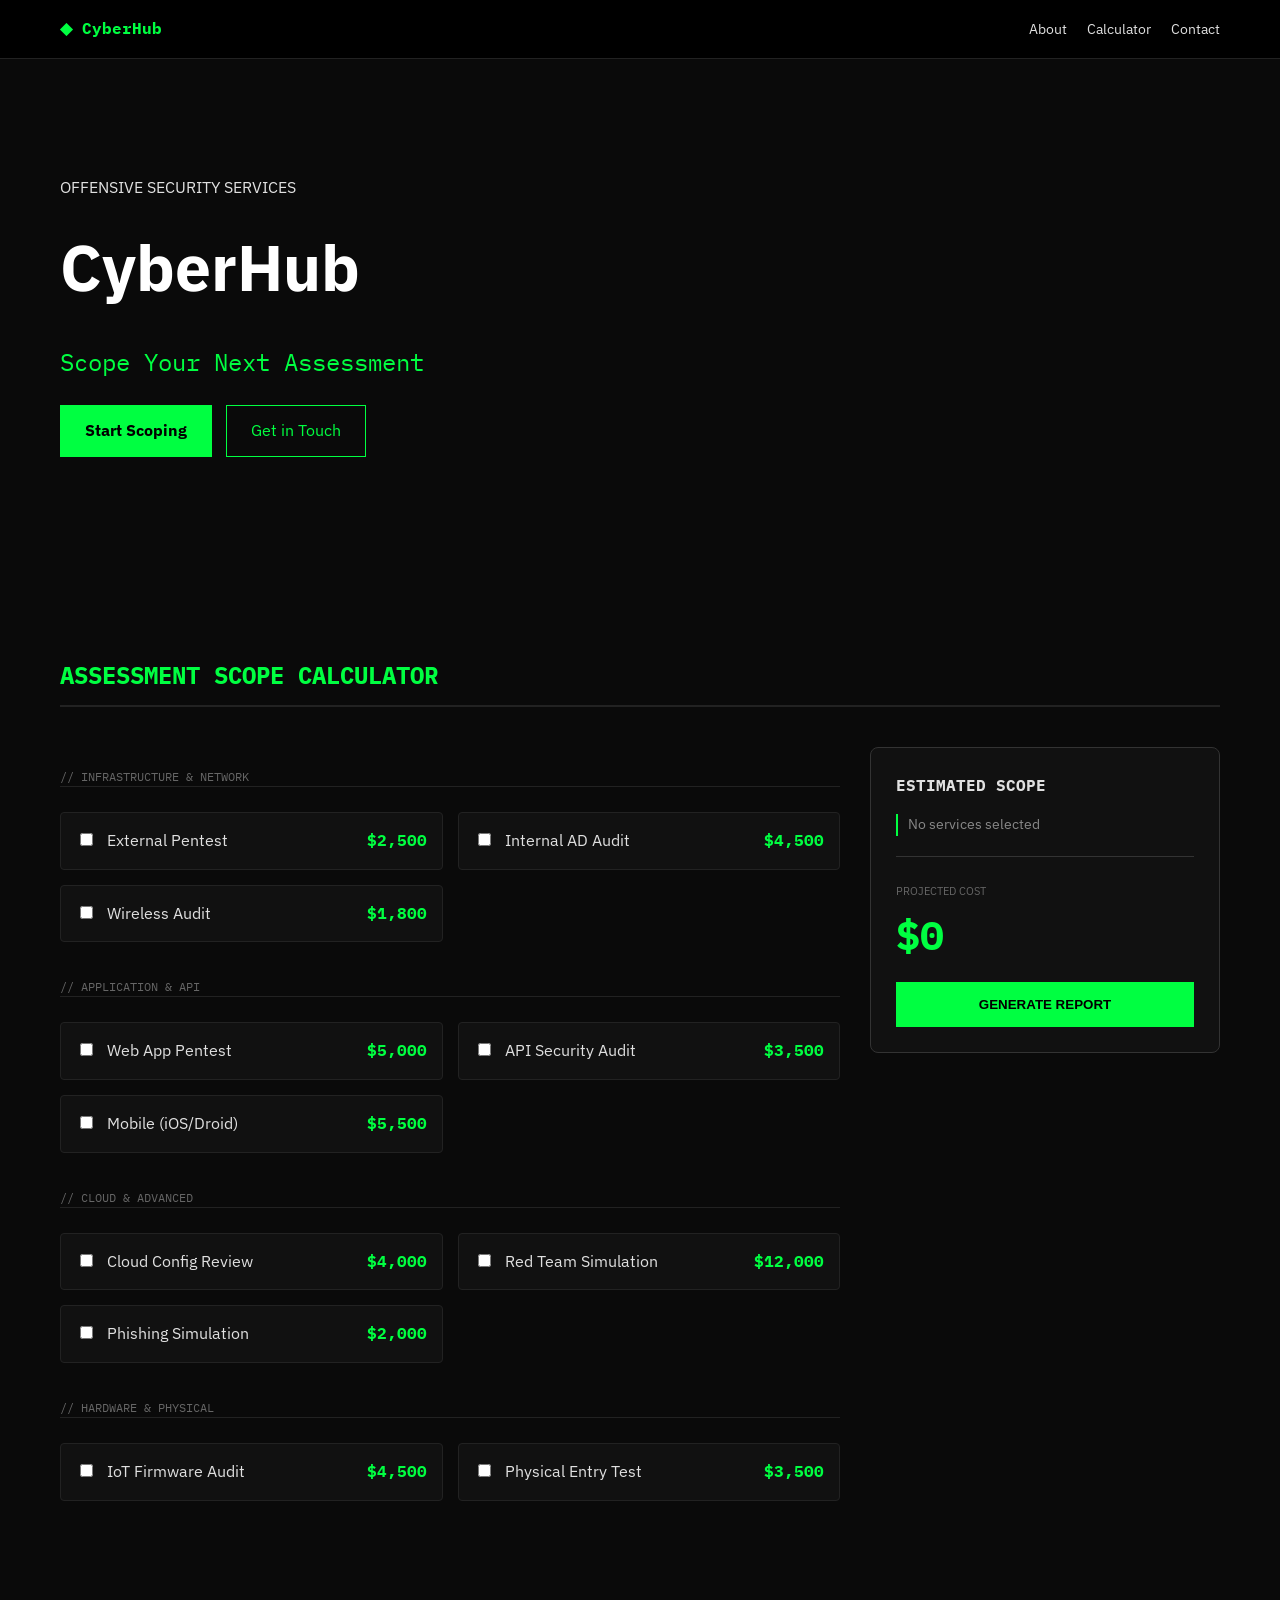
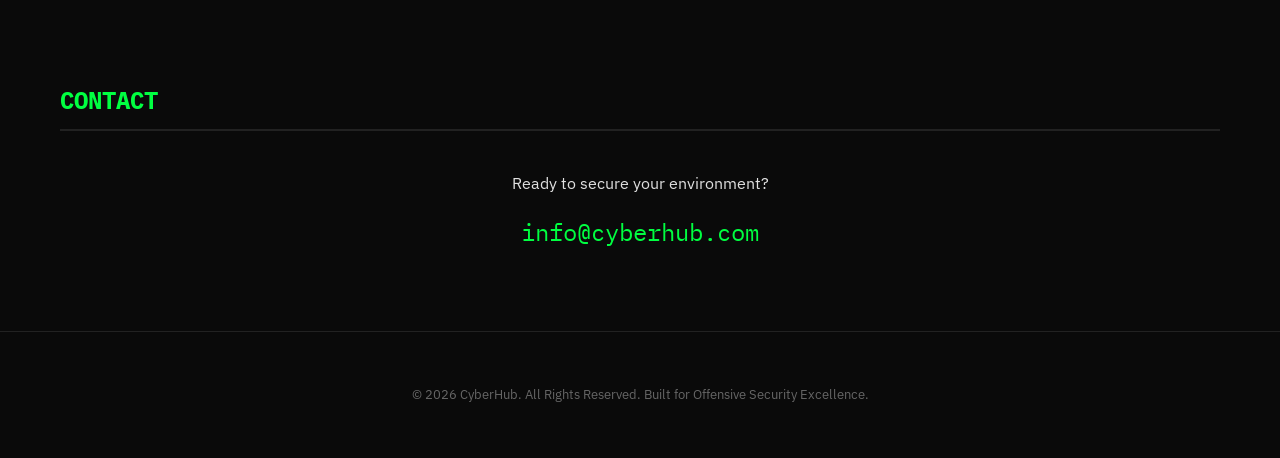
==== index.html @ 1262f7d6 "Update index.html" ====
<!DOCTYPE html>
<html lang="en">
<head>
    <meta charset="UTF-8">
    <meta name="viewport" content="width=device-width, initial-scale=1.0">
    <meta name="description" content="Cybersecurity Learning Hub - Education, Training, and Resources">
    <title>CyberHub | Cybersecurity Learning & Resources</title>
    <link rel="preconnect" href="https://fonts.googleapis.com">
    <link rel="preconnect" href="https://fonts.gstatic.com" crossorigin>
    <link href="https://fonts.googleapis.com/css2?family=IBM+Plex+Sans:wght@400;500;600&family=IBM+Plex+Mono:wght@400;500&display=swap" rel="stylesheet">
    <link rel="stylesheet" href="https://cdnjs.cloudflare.com/ajax/libs/font-awesome/6.4.0/css/all.min.css">
    <style>
        /* BASE THEME STYLES */
        :root {
            --bg: #0a0a0a;
            --card: #111111;
            --accent: #00ff41;
            --text: #e0e0e0;
            --border: #222;
        }
        * { box-sizing: border-box; }
        body { 
            font-family: 'IBM Plex Sans', sans-serif; 
            background: var(--bg); 
            color: var(--text); 
            margin: 0; 
            line-height: 1.6;
        }
        header { background: #000; border-bottom: 1px solid var(--border); padding: 1rem 0; position: sticky; top: 0; z-index: 1000; }
        .navbar-container { max-width: 1200px; margin: auto; display: flex; justify-content: space-between; align-items: center; padding: 0 20px; }
        .logo { color: var(--accent); text-decoration: none; font-weight: bold; font-family: 'IBM Plex Mono'; display: flex; align-items: center; gap: 10px; }
        .nav-menu { list-style: none; display: flex; gap: 20px; margin: 0; padding: 0; }
        .nav-link { color: var(--text); text-decoration: none; font-size: 0.9rem; transition: 0.3s; }
        .nav-link:hover { color: var(--accent); }
        
        .section { padding: 80px 20px; max-width: 1200px; margin: auto; }
        .section-title { font-family: 'IBM Plex Mono'; color: var(--accent); text-transform: uppercase; border-bottom: 2px solid var(--border); padding-bottom: 10px; margin-bottom: 40px; }

        /* HERO SECTION */
        .hero { display: flex; align-items: center; gap: 40px; padding: 100px 20px; max-width: 1200px; margin: auto; }
        .hero-content { flex: 1; }
        .hero-name { font-size: 4rem; margin: 10px 0; color: #fff; }
        .hero-title { font-size: 1.5rem; color: var(--accent); font-family: 'IBM Plex Mono'; }
        .link-btn { display: inline-block; padding: 12px 24px; border: 1px solid var(--accent); color: var(--accent); text-decoration: none; margin-right: 10px; transition: 0.3s; }
        .link-btn.primary { background: var(--accent); color: #000; font-weight: bold; }
        .link-btn:hover { background: var(--accent); color: #000; }

        /* CALCULATOR SPECIFIC STYLES */
        .calc-wrapper { 
            display: grid; 
            grid-template-columns: 1fr 350px; 
            gap: 30px; 
        }
        @media (max-width: 900px) { .calc-wrapper { grid-template-columns: 1fr; } }
        
        .service-category { 
            color: #666; 
            font-family: 'IBM Plex Mono'; 
            font-size: 0.75rem; 
            margin: 20px 0 10px 0; 
            border-bottom: 1px solid #222; 
            grid-column: 1 / -1;
        }
        .service-grid { 
            display: grid; 
            grid-template-columns: repeat(auto-fill, minmax(280px, 1fr)); 
            gap: 15px; 
        }
        .calc-item { 
            background: #111; 
            border: 1px solid #222; 
            padding: 15px; 
            border-radius: 4px; 
            cursor: pointer; 
            display: flex; 
            justify-content: space-between;
            transition: 0.2s;
        }
        .calc-item:hover { border-color: #444; }
        .calc-item.active { border-color: var(--accent); background: #0a1a0a; }
        .calc-item input { margin-right: 10px; accent-color: var(--accent); }
        .price-tag { color: var(--accent); font-family: 'IBM Plex Mono'; font-weight: bold; }

        .sticky-side { 
            background: #111; 
            border: 1px solid #333; 
            padding: 25px; 
            border-radius: 8px; 
            position: sticky; 
            top: 100px; 
            height: fit-content;
        }
        #summary-list { font-size: 0.85rem; color: #888; padding: 0; list-style: none; }
        #summary-list li { margin-bottom: 8px; border-left: 2px solid var(--accent); padding-left: 10px; }
        .total-box { margin-top: 20px; padding-top: 20px; border-top: 1px solid #333; }
        .grand-total { font-size: 2.5rem; color: var(--accent); font-family: 'IBM Plex Mono'; font-weight: bold; }

        footer { text-align: center; padding: 40px; border-top: 1px solid #222; font-size: 0.8rem; color: #666; }
    </style>
</head>
<body>

    <header>
        <nav class="navbar-container">
            <a href="index.html" class="logo"><span>◆</span> CyberHub</a>
            <ul class="nav-menu">
                <li><a href="#about" class="nav-link">About</a></li>
                <li><a href="#calculator" class="nav-link">Calculator</a></li>
                <li><a href="#contact" class="nav-link">Contact</a></li>
            </ul>
        </nav>
    </header>

    <main>
        <section class="hero">
            <div class="hero-content">
                <p class="hero-greeting">OFFENSIVE SECURITY SERVICES</p>
                <h1 class="hero-name">CyberHub</h1>
                <p class="hero-title">Scope Your Next Assessment</p>
                <div class="hero-links">
                    <a href="#calculator" class="link-btn primary">Start Scoping</a>
                    <a href="#contact" class="link-btn">Get in Touch</a>
                </div>
            </div>
        </section>

        <section id="calculator" class="section">
            <h2 class="section-title">Assessment Scope Calculator</h2>
            <div class="calc-wrapper">
                
                <div class="service-grid">
                    <div class="service-category">// INFRASTRUCTURE & NETWORK</div>
                    <label class="calc-item">
                        <span><input type="checkbox" data-name="External Pentest" data-price="2500" onchange="runCalc()"> External Pentest</span>
                        <span class="price-tag">$2,500</span>
                    </label>
                    <label class="calc-item">
                        <span><input type="checkbox" data-name="Internal AD Audit" data-price="4500" onchange="runCalc()"> Internal AD Audit</span>
                        <span class="price-tag">$4,500</span>
                    </label>
                    <label class="calc-item">
                        <span><input type="checkbox" data-name="Wireless Audit" data-price="1800" onchange="runCalc()"> Wireless Audit</span>
                        <span class="price-tag">$1,800</span>
                    </label>

                    <div class="service-category">// APPLICATION & API</div>
                    <label class="calc-item">
                        <span><input type="checkbox" data-name="Web App Pentest" data-price="5000" onchange="runCalc()"> Web App Pentest</span>
                        <span class="price-tag">$5,000</span>
                    </label>
                    <label class="calc-item">
                        <span><input type="checkbox" data-name="API Security" data-price="3500" onchange="runCalc()"> API Security Audit</span>
                        <span class="price-tag">$3,500</span>
                    </label>
                    <label class="calc-item">
                        <span><input type="checkbox" data-name="Mobile App Sec" data-price="5500" onchange="runCalc()"> Mobile (iOS/Droid)</span>
                        <span class="price-tag">$5,500</span>
                    </label>

                    <div class="service-category">// CLOUD & ADVANCED</div>
                    <label class="calc-item">
                        <span><input type="checkbox" data-name="Cloud (AWS/Azure)" data-price="4000" onchange="runCalc()"> Cloud Config Review</span>
                        <span class="price-tag">$4,000</span>
                    </label>
                    <label class="calc-item">
                        <span><input type="checkbox" data-name="Red Team Ops" data-price="12000" onchange="runCalc()"> Red Team Simulation</span>
                        <span class="price-tag">$12,000</span>
                    </label>
                    <label class="calc-item">
                        <span><input type="checkbox" data-name="Phishing Engagement" data-price="2000" onchange="runCalc()"> Phishing Simulation</span>
                        <span class="price-tag">$2,000</span>
                    </label>

                    <div class="service-category">// HARDWARE & PHYSICAL</div>
                    <label class="calc-item">
                        <span><input type="checkbox" data-name="IoT/Hardware" data-price="4500" onchange="runCalc()"> IoT Firmware Audit</span>
                        <span class="price-tag">$4,500</span>
                    </label>
                    <label class="calc-item">
                        <span><input type="checkbox" data-name="Physical Breach" data-price="3500" onchange="runCalc()"> Physical Entry Test</span>
                        <span class="price-tag">$3,500</span>
                    </label>
                </div>

                <div class="sticky-side">
                    <h3 style="margin-top:0; font-family:'IBM Plex Mono'; font-size:1rem;">ESTIMATED SCOPE</h3>
                    <ul id="summary-list">
                        <li>No services selected</li>
                    </ul>
                    <div class="total-box">
                        <span style="font-size: 0.7rem; color: #666;">PROJECTED COST</span>
                        <div class="grand-total" id="total-val">$0</div>
                        <button onclick="alert('Quote sent to selection.')" style="width:100%; padding:15px; background:var(--accent); border:none; font-weight:bold; cursor:pointer; margin-top:15px;">GENERATE REPORT</button>
                    </div>
                </div>

            </div>
        </section>

        <section id="contact" class="section">
            <h2 class="section-title">Contact</h2>
            <div style="text-align: center;">
                <p>Ready to secure your environment?</p>
                <a href="mailto:info@cyberhub.com" style="color:var(--accent); font-size: 1.5rem; text-decoration:none; font-family:'IBM Plex Mono';">info@cyberhub.com</a>
            </div>
        </section>
    </main>

    <footer>
        <p>&copy; 2026 CyberHub. All Rights Reserved. Built for Offensive Security Excellence.</p>
    </footer>

    <script>
        function runCalc() {
            const checks = document.querySelectorAll('input[type="checkbox"]');
            const summary = document.getElementById('summary-list');
            const totalDisplay = document.getElementById('total-val');
            
            let total = 0;
            let selected = [];

            checks.forEach(box => {
                const row = box.closest('.calc-item');
                if (box.checked) {
                    total += parseInt(box.getAttribute('data-price'));
                    selected.push(box.getAttribute('data-name'));
                    row.classList.add('active');
                } else {
                    row.classList.remove('active');
                }
            });

            if (selected.length > 0) {
                summary.innerHTML = selected.map(item => `<li>${item}</li>`).join('');
            } else {
                summary.innerHTML = '<li>No services selected</li>';
            }

            totalDisplay.innerText = '$' + total.toLocaleString();
        }
    </script>
</body>
</html>
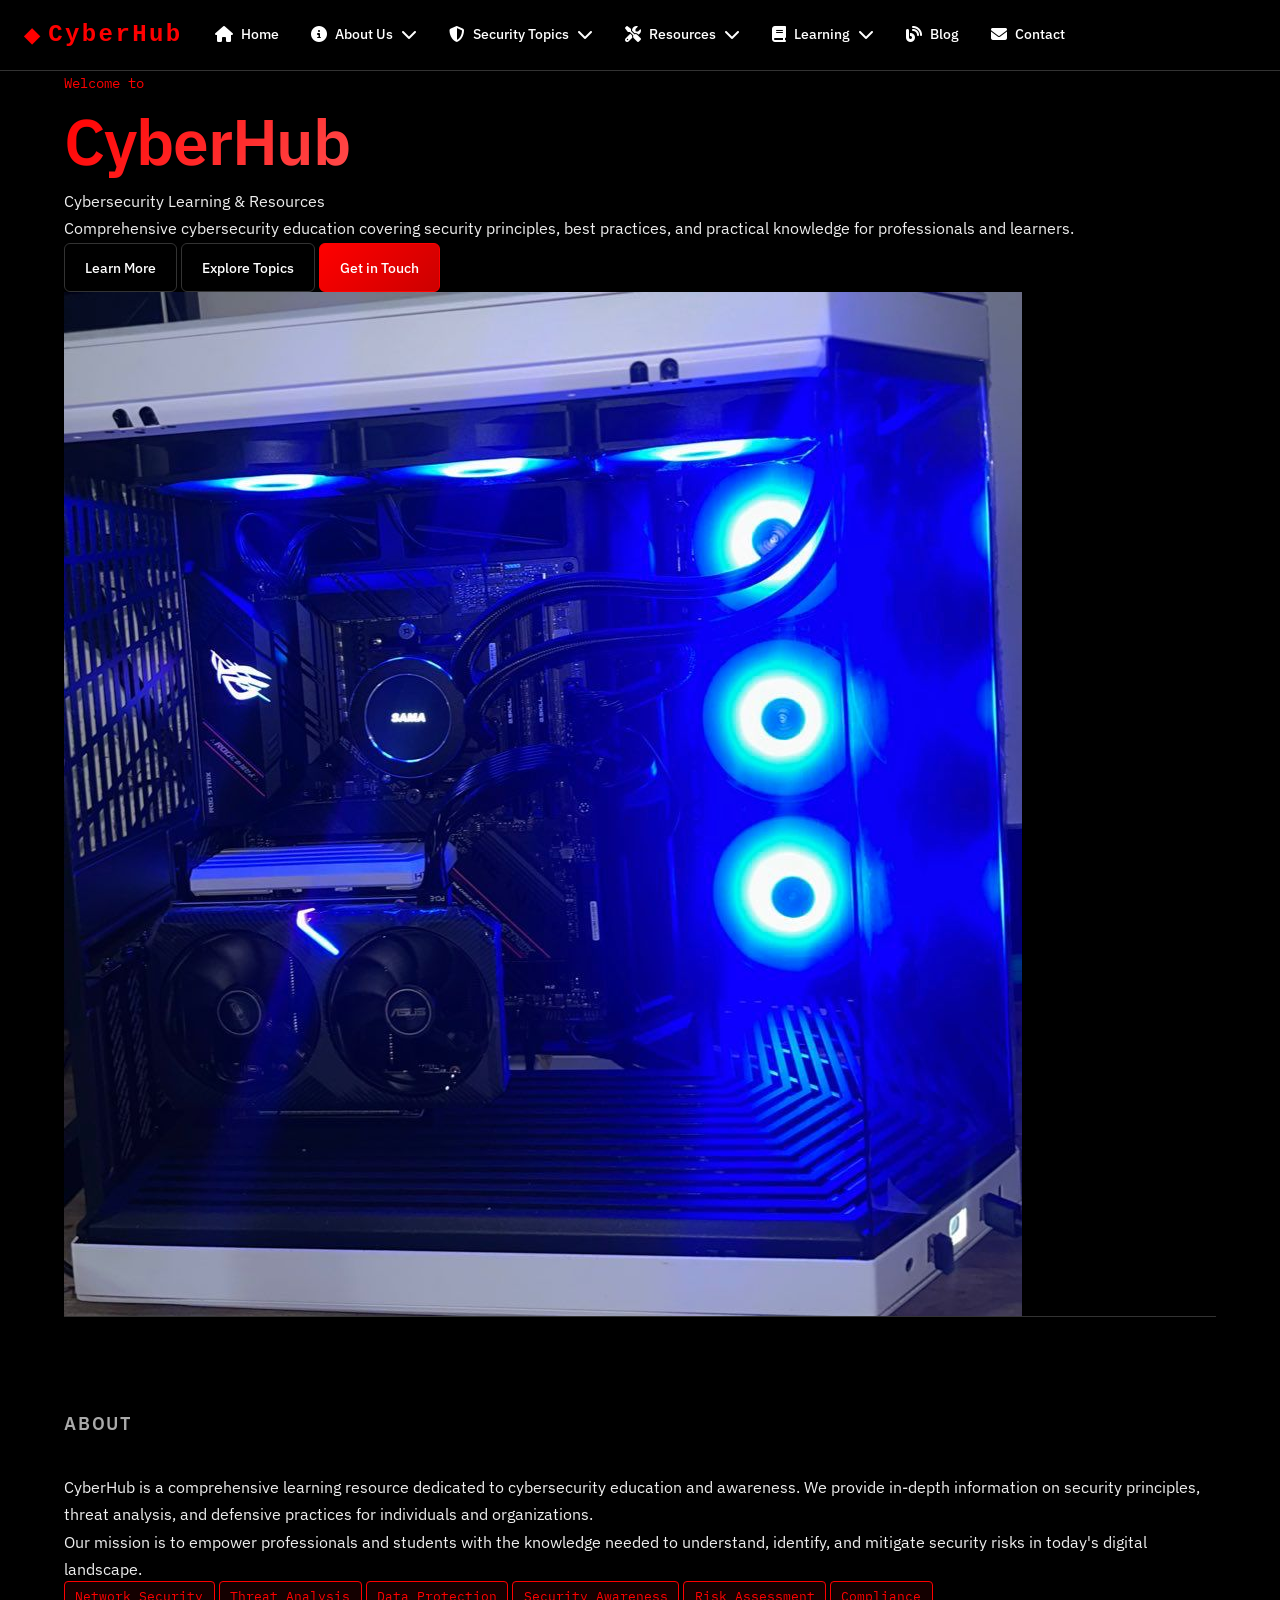
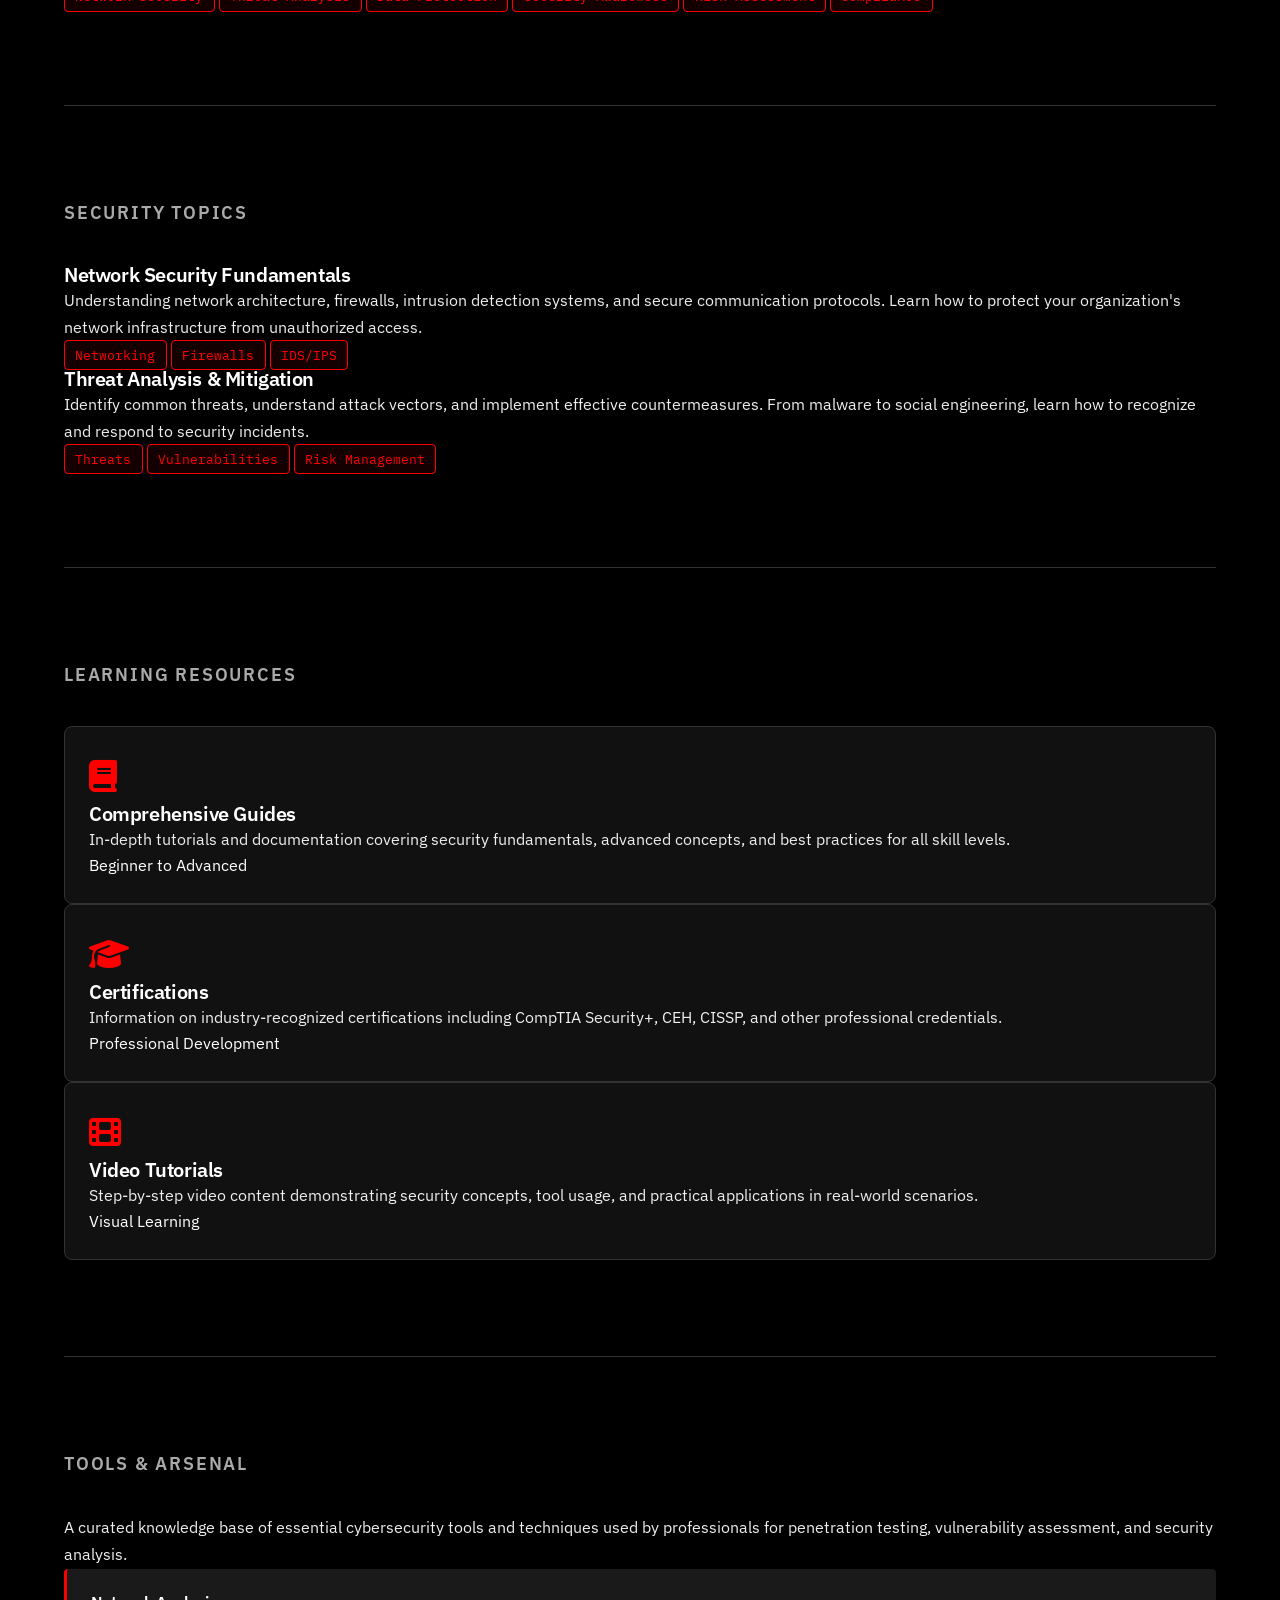
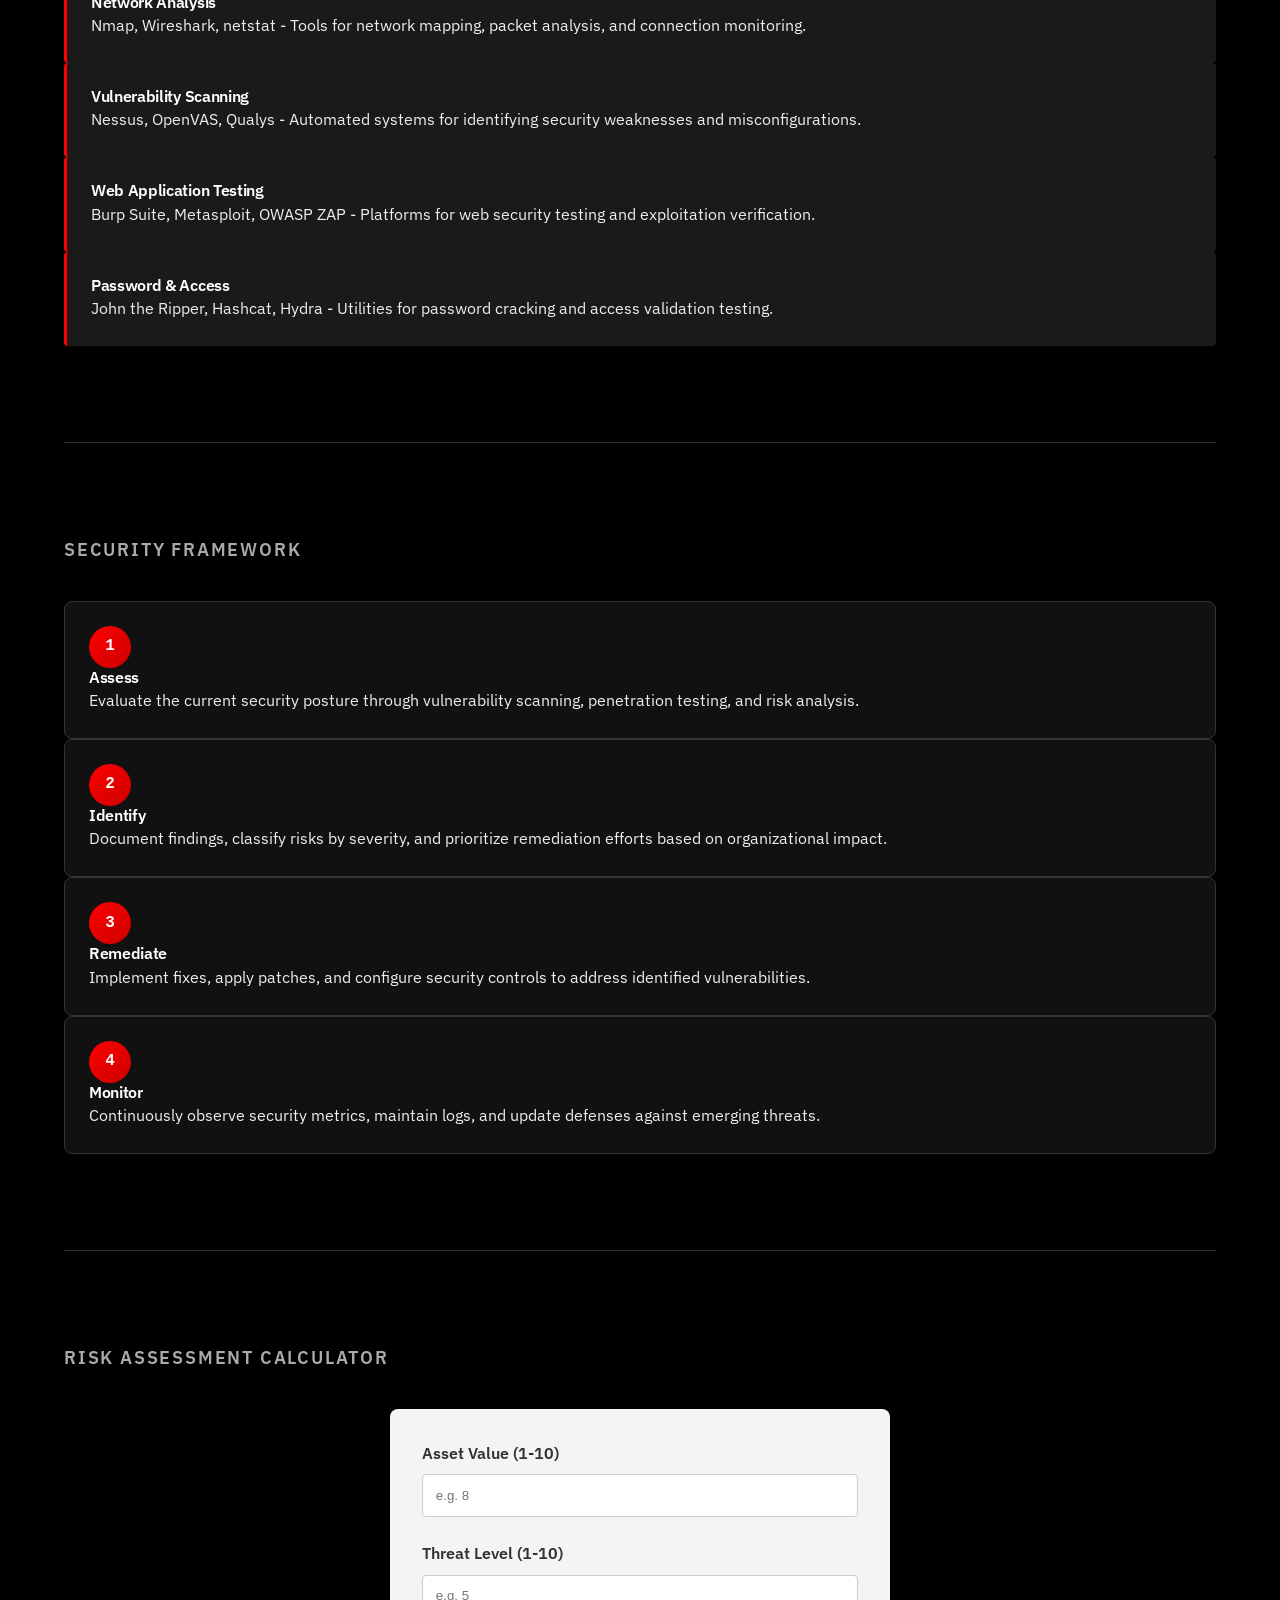
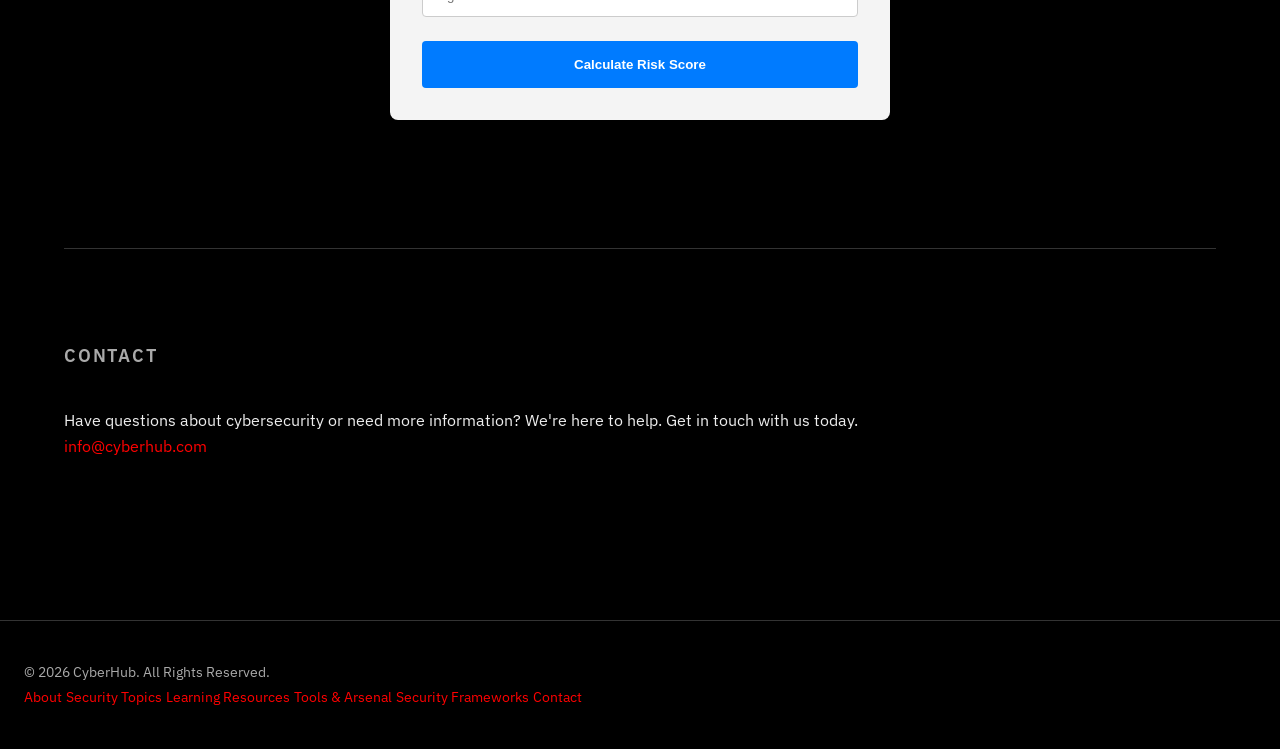
==== commit 40da2a3b: "Update index.html" ====
--- a/index.html
+++ b/index.html
@@ -9,234 +9,360 @@
     <link rel="preconnect" href="https://fonts.gstatic.com" crossorigin>
     <link href="https://fonts.googleapis.com/css2?family=IBM+Plex+Sans:wght@400;500;600&family=IBM+Plex+Mono:wght@400;500&display=swap" rel="stylesheet">
     <link rel="stylesheet" href="https://cdnjs.cloudflare.com/ajax/libs/font-awesome/6.4.0/css/all.min.css">
+    <link rel="stylesheet" href="css/style.css">
     <style>
-        /* BASE THEME STYLES */
-        :root {
-            --bg: #0a0a0a;
-            --card: #111111;
-            --accent: #00ff41;
-            --text: #e0e0e0;
-            --border: #222;
+        /* Calculator Specific Styles */
+        .calculator-container {
+            max-width: 500px;
+            margin: 2rem auto;
+            padding: 2rem;
+            background: #f4f4f4;
+            border-radius: 8px;
+            box-shadow: 0 4px 10px rgba(0,0,0,0.1);
+            color: #333;
         }
-        * { box-sizing: border-box; }
-        body { 
-            font-family: 'IBM Plex Sans', sans-serif; 
-            background: var(--bg); 
-            color: var(--text); 
-            margin: 0; 
-            line-height: 1.6;
+        .calc-group { margin-bottom: 1.5rem; }
+        .calc-group label { display: block; margin-bottom: 0.5rem; font-weight: 600; }
+        .calc-group input { width: 100%; padding: 0.8rem; border: 1px solid #ccc; border-radius: 4px; }
+        .calc-btn { 
+            width: 100%; padding: 1rem; background: #007bff; color: white; 
+            border: none; border-radius: 4px; cursor: pointer; font-weight: 600;
         }
-        header { background: #000; border-bottom: 1px solid var(--border); padding: 1rem 0; position: sticky; top: 0; z-index: 1000; }
-        .navbar-container { max-width: 1200px; margin: auto; display: flex; justify-content: space-between; align-items: center; padding: 0 20px; }
-        .logo { color: var(--accent); text-decoration: none; font-weight: bold; font-family: 'IBM Plex Mono'; display: flex; align-items: center; gap: 10px; }
-        .nav-menu { list-style: none; display: flex; gap: 20px; margin: 0; padding: 0; }
-        .nav-link { color: var(--text); text-decoration: none; font-size: 0.9rem; transition: 0.3s; }
-        .nav-link:hover { color: var(--accent); }
-        
-        .section { padding: 80px 20px; max-width: 1200px; margin: auto; }
-        .section-title { font-family: 'IBM Plex Mono'; color: var(--accent); text-transform: uppercase; border-bottom: 2px solid var(--border); padding-bottom: 10px; margin-bottom: 40px; }
-
-        /* HERO SECTION */
-        .hero { display: flex; align-items: center; gap: 40px; padding: 100px 20px; max-width: 1200px; margin: auto; }
-        .hero-content { flex: 1; }
-        .hero-name { font-size: 4rem; margin: 10px 0; color: #fff; }
-        .hero-title { font-size: 1.5rem; color: var(--accent); font-family: 'IBM Plex Mono'; }
-        .link-btn { display: inline-block; padding: 12px 24px; border: 1px solid var(--accent); color: var(--accent); text-decoration: none; margin-right: 10px; transition: 0.3s; }
-        .link-btn.primary { background: var(--accent); color: #000; font-weight: bold; }
-        .link-btn:hover { background: var(--accent); color: #000; }
-
-        /* CALCULATOR SPECIFIC STYLES */
-        .calc-wrapper { 
-            display: grid; 
-            grid-template-columns: 1fr 350px; 
-            gap: 30px; 
+        .calc-btn:hover { background: #0056b3; }
+        #calc-result { 
+            margin-top: 1.5rem; padding: 1rem; text-align: center; 
+            font-weight: bold; font-size: 1.2rem; border-radius: 4px; display: none;
         }
-        @media (max-width: 900px) { .calc-wrapper { grid-template-columns: 1fr; } }
-        
-        .service-category { 
-            color: #666; 
-            font-family: 'IBM Plex Mono'; 
-            font-size: 0.75rem; 
-            margin: 20px 0 10px 0; 
-            border-bottom: 1px solid #222; 
-            grid-column: 1 / -1;
-        }
-        .service-grid { 
-            display: grid; 
-            grid-template-columns: repeat(auto-fill, minmax(280px, 1fr)); 
-            gap: 15px; 
-        }
-        .calc-item { 
-            background: #111; 
-            border: 1px solid #222; 
-            padding: 15px; 
-            border-radius: 4px; 
-            cursor: pointer; 
-            display: flex; 
-            justify-content: space-between;
-            transition: 0.2s;
-        }
-        .calc-item:hover { border-color: #444; }
-        .calc-item.active { border-color: var(--accent); background: #0a1a0a; }
-        .calc-item input { margin-right: 10px; accent-color: var(--accent); }
-        .price-tag { color: var(--accent); font-family: 'IBM Plex Mono'; font-weight: bold; }
-
-        .sticky-side { 
-            background: #111; 
-            border: 1px solid #333; 
-            padding: 25px; 
-            border-radius: 8px; 
-            position: sticky; 
-            top: 100px; 
-            height: fit-content;
-        }
-        #summary-list { font-size: 0.85rem; color: #888; padding: 0; list-style: none; }
-        #summary-list li { margin-bottom: 8px; border-left: 2px solid var(--accent); padding-left: 10px; }
-        .total-box { margin-top: 20px; padding-top: 20px; border-top: 1px solid #333; }
-        .grand-total { font-size: 2.5rem; color: var(--accent); font-family: 'IBM Plex Mono'; font-weight: bold; }
-
-        footer { text-align: center; padding: 40px; border-top: 1px solid #222; font-size: 0.8rem; color: #666; }
     </style>
 </head>
 <body>
-
-    <header>
-        <nav class="navbar-container">
-            <a href="index.html" class="logo"><span>◆</span> CyberHub</a>
-            <ul class="nav-menu">
-                <li><a href="#about" class="nav-link">About</a></li>
-                <li><a href="#calculator" class="nav-link">Calculator</a></li>
-                <li><a href="#contact" class="nav-link">Contact</a></li>
-            </ul>
+    <header class="header">
+        <nav class="navbar" role="navigation" aria-label="Main navigation">
+            <div class="navbar-container">
+                <div class="navbar-brand">
+                    <a href="index.html" class="logo">
+                        <span class="logo-icon">◆</span>
+                        <span class="logo-text">CyberHub</span>
+                    </a>
+                </div>
+                
+                <button class="hamburger" id="hamburger" aria-label="Toggle navigation menu" aria-expanded="false">
+                    <span class="hamburger-line"></span>
+                    <span class="hamburger-line"></span>
+                    <span class="hamburger-line"></span>
+                </button>
+
+                <div class="nav-wrapper" id="navWrapper">
+                    <ul class="nav-menu">
+                        <li class="nav-item">
+                            <a href="index.html" class="nav-link">
+                                <i class="fas fa-home"></i>
+                                <span>Home</span>
+                            </a>
+                        </li>
+
+                        <li class="nav-item nav-item-dropdown">
+                            <a href="#" class="nav-link nav-link-dropdown" aria-haspopup="true" aria-expanded="false">
+                                <i class="fas fa-info-circle"></i>
+                                <span>About Us</span>
+                                <i class="fas fa-chevron-down dropdown-arrow"></i>
+                            </a>
+                            <ul class="dropdown-menu">
+                                <li><a href="#about" class="dropdown-link">Our Mission</a></li>
+                                <li><a href="#about" class="dropdown-link">Team</a></li>
+                                <li><a href="#about" class="dropdown-link">Ethics & Guidelines</a></li>
+                            </ul>
+                        </li>
+
+                        <li class="nav-item nav-item-dropdown">
+                            <a href="#" class="nav-link nav-link-dropdown" aria-haspopup="true" aria-expanded="false">
+                                <i class="fas fa-shield-alt"></i>
+                                <span>Security Topics</span>
+                                <i class="fas fa-chevron-down dropdown-arrow"></i>
+                            </a>
+                            <ul class="dropdown-menu">
+                                <li><a href="#work" class="dropdown-link">Network Security</a></li>
+                                <li><a href="#work" class="dropdown-link">Threat Analysis</a></li>
+                                <li><a href="#work" class="dropdown-link">Defense Strategies</a></li>
+                            </ul>
+                        </li>
+
+                        <li class="nav-item nav-item-dropdown">
+                            <a href="#" class="nav-link nav-link-dropdown" aria-haspopup="true" aria-expanded="false">
+                                <i class="fas fa-tools"></i>
+                                <span>Resources</span>
+                                <i class="fas fa-chevron-down dropdown-arrow"></i>
+                            </a>
+                            <ul class="dropdown-menu">
+                                <li><a href="#arsenal" class="dropdown-link">Tools & Arsenal</a></li>
+                                <li><a href="#framework" class="dropdown-link">Security Frameworks</a></li>
+                                <li><a href="#framework" class="dropdown-link">Best Practices</a></li>
+                            </ul>
+                        </li>
+
+                        <li class="nav-item nav-item-dropdown">
+                            <a href="#" class="nav-link nav-link-dropdown" aria-haspopup="true" aria-expanded="false">
+                                <i class="fas fa-book"></i>
+                                <span>Learning</span>
+                                <i class="fas fa-chevron-down dropdown-arrow"></i>
+                            </a>
+                            <ul class="dropdown-menu">
+                                <li><a href="#resources" class="dropdown-link">Learning Guides</a></li>
+                                <li><a href="#resources" class="dropdown-link">Certifications</a></li>
+                                <li><a href="#resources" class="dropdown-link">Video Tutorials</a></li>
+                            </ul>
+                        </li>
+
+                        <li class="nav-item">
+                            <a href="#work" class="nav-link">
+                                <i class="fas fa-blog"></i>
+                                <span>Blog</span>
+                            </a>
+                        </li>
+
+                        <li class="nav-item">
+                            <a href="#contact" class="nav-link">
+                                <i class="fas fa-envelope"></i>
+                                <span>Contact</span>
+                            </a>
+                        </li>
+                    </ul>
+                </div>
+            </div>
         </nav>
     </header>
 
     <main>
         <section class="hero">
             <div class="hero-content">
-                <p class="hero-greeting">OFFENSIVE SECURITY SERVICES</p>
+                <p class="hero-greeting">Welcome to</p>
                 <h1 class="hero-name">CyberHub</h1>
-                <p class="hero-title">Scope Your Next Assessment</p>
+                <p class="hero-title">Cybersecurity Learning & Resources</p>
+                <p class="hero-description">
+                    Comprehensive cybersecurity education covering security principles, 
+                    best practices, and practical knowledge for professionals and learners.
+                </p>
                 <div class="hero-links">
-                    <a href="#calculator" class="link-btn primary">Start Scoping</a>
-                    <a href="#contact" class="link-btn">Get in Touch</a>
-                </div>
-            </div>
-        </section>
-
-        <section id="calculator" class="section">
-            <h2 class="section-title">Assessment Scope Calculator</h2>
-            <div class="calc-wrapper">
-                
-                <div class="service-grid">
-                    <div class="service-category">// INFRASTRUCTURE & NETWORK</div>
-                    <label class="calc-item">
-                        <span><input type="checkbox" data-name="External Pentest" data-price="2500" onchange="runCalc()"> External Pentest</span>
-                        <span class="price-tag">$2,500</span>
-                    </label>
-                    <label class="calc-item">
-                        <span><input type="checkbox" data-name="Internal AD Audit" data-price="4500" onchange="runCalc()"> Internal AD Audit</span>
-                        <span class="price-tag">$4,500</span>
-                    </label>
-                    <label class="calc-item">
-                        <span><input type="checkbox" data-name="Wireless Audit" data-price="1800" onchange="runCalc()"> Wireless Audit</span>
-                        <span class="price-tag">$1,800</span>
-                    </label>
-
-                    <div class="service-category">// APPLICATION & API</div>
-                    <label class="calc-item">
-                        <span><input type="checkbox" data-name="Web App Pentest" data-price="5000" onchange="runCalc()"> Web App Pentest</span>
-                        <span class="price-tag">$5,000</span>
-                    </label>
-                    <label class="calc-item">
-                        <span><input type="checkbox" data-name="API Security" data-price="3500" onchange="runCalc()"> API Security Audit</span>
-                        <span class="price-tag">$3,500</span>
-                    </label>
-                    <label class="calc-item">
-                        <span><input type="checkbox" data-name="Mobile App Sec" data-price="5500" onchange="runCalc()"> Mobile (iOS/Droid)</span>
-                        <span class="price-tag">$5,500</span>
-                    </label>
-
-                    <div class="service-category">// CLOUD & ADVANCED</div>
-                    <label class="calc-item">
-                        <span><input type="checkbox" data-name="Cloud (AWS/Azure)" data-price="4000" onchange="runCalc()"> Cloud Config Review</span>
-                        <span class="price-tag">$4,000</span>
-                    </label>
-                    <label class="calc-item">
-                        <span><input type="checkbox" data-name="Red Team Ops" data-price="12000" onchange="runCalc()"> Red Team Simulation</span>
-                        <span class="price-tag">$12,000</span>
-                    </label>
-                    <label class="calc-item">
-                        <span><input type="checkbox" data-name="Phishing Engagement" data-price="2000" onchange="runCalc()"> Phishing Simulation</span>
-                        <span class="price-tag">$2,000</span>
-                    </label>
-
-                    <div class="service-category">// HARDWARE & PHYSICAL</div>
-                    <label class="calc-item">
-                        <span><input type="checkbox" data-name="IoT/Hardware" data-price="4500" onchange="runCalc()"> IoT Firmware Audit</span>
-                        <span class="price-tag">$4,500</span>
-                    </label>
-                    <label class="calc-item">
-                        <span><input type="checkbox" data-name="Physical Breach" data-price="3500" onchange="runCalc()"> Physical Entry Test</span>
-                        <span class="price-tag">$3,500</span>
-                    </label>
-                </div>
-
-                <div class="sticky-side">
-                    <h3 style="margin-top:0; font-family:'IBM Plex Mono'; font-size:1rem;">ESTIMATED SCOPE</h3>
-                    <ul id="summary-list">
-                        <li>No services selected</li>
-                    </ul>
-                    <div class="total-box">
-                        <span style="font-size: 0.7rem; color: #666;">PROJECTED COST</span>
-                        <div class="grand-total" id="total-val">$0</div>
-                        <button onclick="alert('Quote sent to selection.')" style="width:100%; padding:15px; background:var(--accent); border:none; font-weight:bold; cursor:pointer; margin-top:15px;">GENERATE REPORT</button>
-                    </div>
-                </div>
-
-            </div>
-        </section>
-
-        <section id="contact" class="section">
+                    <a href="#about" class="link-btn">Learn More</a>
+                    <a href="#work" class="link-btn">Explore Topics</a>
+                    <a href="#contact" class="link-btn primary">Get in Touch</a>
+                </div>
+            </div>
+            <div class="hero-image">
+                <img src="images/pc-setup.jpg" alt="Cybersecurity Resources" class="profile-photo">
+            </div>
+        </section>
+
+        <section id="about" class="section about">
+            <h2 class="section-title">About</h2>
+            <div class="about-content">
+                <p>
+                    CyberHub is a comprehensive learning resource dedicated to cybersecurity education 
+                    and awareness. We provide in-depth information on security principles, threat analysis, 
+                    and defensive practices for individuals and organizations.
+                </p>
+                <p>
+                    Our mission is to empower professionals and students with the knowledge needed to 
+                    understand, identify, and mitigate security risks in today's digital landscape.
+                </p>
+                <div class="skills">
+                    <span class="skill">Network Security</span>
+                    <span class="skill">Threat Analysis</span>
+                    <span class="skill">Data Protection</span>
+                    <span class="skill">Security Awareness</span>
+                    <span class="skill">Risk Assessment</span>
+                    <span class="skill">Compliance</span>
+                </div>
+            </div>
+        </section>
+
+        <section id="work" class="section work">
+            <h2 class="section-title">Security Topics</h2>
+            <div class="projects">
+                <article class="project">
+                    <div class="project-info">
+                        <h3 class="project-title">Network Security Fundamentals</h3>
+                        <p class="project-description">
+                            Understanding network architecture, firewalls, intrusion detection systems, 
+                            and secure communication protocols. Learn how to protect your organization's 
+                            network infrastructure from unauthorized access.
+                        </p>
+                        <div class="project-tags">
+                            <span>Networking</span>
+                            <span>Firewalls</span>
+                            <span>IDS/IPS</span>
+                        </div>
+                    </div>
+                </article>
+                <article class="project">
+                    <div class="project-info">
+                        <h3 class="project-title">Threat Analysis & Mitigation</h3>
+                        <p class="project-description">
+                            Identify common threats, understand attack vectors, and implement effective 
+                            countermeasures. From malware to social engineering, learn how to recognize 
+                            and respond to security incidents.
+                        </p>
+                        <div class="project-tags">
+                            <span>Threats</span>
+                            <span>Vulnerabilities</span>
+                            <span>Risk Management</span>
+                        </div>
+                    </div>
+                </article>
+            </div>
+        </section>
+
+        <section id="resources" class="section resources">
+            <h2 class="section-title">Learning Resources</h2>
+            <div class="resource-grid">
+                <div class="resource-card">
+                    <div class="resource-icon"><i class="fas fa-book"></i></div>
+                    <h3>Comprehensive Guides</h3>
+                    <p>In-depth tutorials and documentation covering security fundamentals, advanced concepts, and best practices for all skill levels.</p>
+                    <div class="resource-meta">Beginner to Advanced</div>
+                </div>
+                <div class="resource-card">
+                    <div class="resource-icon"><i class="fas fa-graduation-cap"></i></div>
+                    <h3>Certifications</h3>
+                    <p>Information on industry-recognized certifications including CompTIA Security+, CEH, CISSP, and other professional credentials.</p>
+                    <div class="resource-meta">Professional Development</div>
+                </div>
+                <div class="resource-card">
+                    <div class="resource-icon"><i class="fas fa-film"></i></div>
+                    <h3>Video Tutorials</h3>
+                    <p>Step-by-step video content demonstrating security concepts, tool usage, and practical applications in real-world scenarios.</p>
+                    <div class="resource-meta">Visual Learning</div>
+                </div>
+            </div>
+        </section>
+
+        <section id="arsenal" class="section arsenal">
+            <h2 class="section-title">Tools & Arsenal</h2>
+            <div class="arsenal-content">
+                <p class="arsenal-intro">
+                    A curated knowledge base of essential cybersecurity tools and techniques used by professionals 
+                    for penetration testing, vulnerability assessment, and security analysis.
+                </p>
+                <div class="tools-grid">
+                    <div class="tool-item">
+                        <h4 class="tool-name">Network Analysis</h4>
+                        <p class="tool-desc">Nmap, Wireshark, netstat - Tools for network mapping, packet analysis, and connection monitoring.</p>
+                    </div>
+                    <div class="tool-item">
+                        <h4 class="tool-name">Vulnerability Scanning</h4>
+                        <p class="tool-desc">Nessus, OpenVAS, Qualys - Automated systems for identifying security weaknesses and misconfigurations.</p>
+                    </div>
+                    <div class="tool-item">
+                        <h4 class="tool-name">Web Application Testing</h4>
+                        <p class="tool-desc">Burp Suite, Metasploit, OWASP ZAP - Platforms for web security testing and exploitation verification.</p>
+                    </div>
+                    <div class="tool-item">
+                        <h4 class="tool-name">Password & Access</h4>
+                        <p class="tool-desc">John the Ripper, Hashcat, Hydra - Utilities for password cracking and access validation testing.</p>
+                    </div>
+                </div>
+            </div>
+        </section>
+
+        <section id="framework" class="section framework">
+            <h2 class="section-title">Security Framework</h2>
+            <div class="framework-content">
+                <div class="framework-item">
+                    <div class="framework-number">1</div>
+                    <div class="framework-details">
+                        <h4>Assess</h4>
+                        <p>Evaluate the current security posture through vulnerability scanning, penetration testing, and risk analysis.</p>
+                    </div>
+                </div>
+                <div class="framework-item">
+                    <div class="framework-number">2</div>
+                    <div class="framework-details">
+                        <h4>Identify</h4>
+                        <p>Document findings, classify risks by severity, and prioritize remediation efforts based on organizational impact.</p>
+                    </div>
+                </div>
+                <div class="framework-item">
+                    <div class="framework-number">3</div>
+                    <div class="framework-details">
+                        <h4>Remediate</h4>
+                        <p>Implement fixes, apply patches, and configure security controls to address identified vulnerabilities.</p>
+                    </div>
+                </div>
+                <div class="framework-item">
+                    <div class="framework-number">4</div>
+                    <div class="framework-details">
+                        <h4>Monitor</h4>
+                        <p>Continuously observe security metrics, maintain logs, and update defenses against emerging threats.</p>
+                    </div>
+                </div>
+            </div>
+        </section>
+
+        <section id="risk-calc" class="section">
+            <h2 class="section-title">Risk Assessment Calculator</h2>
+            <div class="calculator-container">
+                <div class="calc-group">
+                    <label for="asset-value">Asset Value (1-10)</label>
+                    <input type="number" id="asset-value" min="1" max="10" placeholder="e.g. 8">
+                </div>
+                <div class="calc-group">
+                    <label for="threat-level">Threat Level (1-10)</label>
+                    <input type="number" id="threat-level" min="1" max="10" placeholder="e.g. 5">
+                </div>
+                <button class="calc-btn" onclick="calculateRisk()">Calculate Risk Score</button>
+                <div id="calc-result"></div>
+            </div>
+        </section>
+
+        <section id="contact" class="section contact">
             <h2 class="section-title">Contact</h2>
-            <div style="text-align: center;">
-                <p>Ready to secure your environment?</p>
-                <a href="mailto:info@cyberhub.com" style="color:var(--accent); font-size: 1.5rem; text-decoration:none; font-family:'IBM Plex Mono';">info@cyberhub.com</a>
+            <div class="contact-content">
+                <p>
+                    Have questions about cybersecurity or need more information? 
+                    We're here to help. Get in touch with us today.
+                </p>
+                <a href="mailto:info@cyberhub.com" class="contact-email">info@cyberhub.com</a>
             </div>
         </section>
     </main>
 
-    <footer>
-        <p>&copy; 2026 CyberHub. All Rights Reserved. Built for Offensive Security Excellence.</p>
+    <footer class="footer">
+        <div class="footer-content">
+            <p>&copy; 2026 CyberHub. All Rights Reserved.</p>
+            <div class="footer-links">
+                <a href="#about">About</a>
+                <a href="#work">Security Topics</a>
+                <a href="#resources">Learning Resources</a>
+                <a href="#arsenal">Tools & Arsenal</a>
+                <a href="#framework">Security Frameworks</a>
+                <a href="#contact">Contact</a>
+            </div>
+        </div>
     </footer>
 
+    <script src="js/main.js"></script>
     <script>
-        function runCalc() {
-            const checks = document.querySelectorAll('input[type="checkbox"]');
-            const summary = document.getElementById('summary-list');
-            const totalDisplay = document.getElementById('total-val');
+        function calculateRisk() {
+            const asset = document.getElementById('asset-value').value;
+            const threat = document.getElementById('threat-level').value;
+            const resultDiv = document.getElementById('calc-result');
             
-            let total = 0;
-            let selected = [];
-
-            checks.forEach(box => {
-                const row = box.closest('.calc-item');
-                if (box.checked) {
-                    total += parseInt(box.getAttribute('data-price'));
-                    selected.push(box.getAttribute('data-name'));
-                    row.classList.add('active');
-                } else {
-                    row.classList.remove('active');
-                }
-            });
-
-            if (selected.length > 0) {
-                summary.innerHTML = selected.map(item => `<li>${item}</li>`).join('');
+            if(asset && threat) {
+                const score = asset * threat;
+                let level = "";
+                let color = "";
+
+                if(score <= 20) { level = "Low"; color = "#28a745"; }
+                else if(score <= 50) { level = "Medium"; color = "#ffc107"; }
+                else { level = "High"; color = "#dc3545"; }
+
+                resultDiv.style.display = "block";
+                resultDiv.style.backgroundColor = color;
+                resultDiv.style.color = (level === "Medium") ? "#333" : "#fff";
+                resultDiv.innerHTML = `Risk Score: ${score} - ${level} Risk`;
             } else {
-                summary.innerHTML = '<li>No services selected</li>';
+                alert("Please enter values for both fields.");
             }
-
-            totalDisplay.innerText = '$' + total.toLocaleString();
         }
     </script>
 </body>
--- a/css/style.css
+++ b/css/style.css
@@ -0,0 +1,561 @@
+/* 
+    ORIGINAL LAYOUT - RED/BLACK/WHITE S */
+*, *::before, *::after {
+    margin: 0;
+    padding: 0;
+    box-sizing: border-box;
+}
+
+:root {
+    /* COLORS */
+    --color-bg: #000000;
+    --color-surface: #111111;
+    --color-surface-light: #1a1a1a;
+    --color-text: #ffffff;
+    --color-text-secondary: #eeeeee;
+    --color-text-muted: #aaaaaa;
+    --color-accent: #ff0000;
+    --color-accent-dark: #cc0000;
+    --color-accent-hover: #ff4d4d;
+    --color-alert: #ff0000;
+    --color-border: #333333;
+    --color-border-light: #444444;
+    --font-sans: 'IBM Plex Sans', -apple-system, BlinkMacSystemFont, 'Segoe UI', sans-serif;
+    --font-mono: 'IBM Plex Mono', 'Consolas', 'Monaco', monospace;
+    --max-width: 1200px;
+    --spacing-xs: 0.5rem;
+    --spacing-sm: 1rem;
+    --spacing-md: 1.5rem;
+    --spacing-lg: 2.5rem;
+    --spacing-xl: 4rem;
+    --spacing-2xl: 6rem;
+    --transition-base: 0.3s cubic-bezier(0.4, 0, 0.2, 1);
+    --transition-fast: 0.15s cubic-bezier(0.4, 0, 0.2, 1);
+}
+
+html {
+    scroll-behavior: smooth;
+    font-size: 16px;
+    -webkit-text-size-adjust: 100%;
+}
+
+body {
+    font-family: var(--font-sans);
+    background-color: var(--color-bg);
+    color: var(--color-text);
+    line-height: 1.6;
+    -webkit-font-smoothing: antialiased;
+    -moz-osx-font-smoothing: grayscale;
+    min-height: 100vh;
+    overflow-x: hidden;
+}
+
+img {
+    max-width: 100%;
+    height: auto;
+    display: block;
+}
+
+::selection {
+    background: var(--color-accent);
+    color: #000000;
+}
+
+/* ========================================
+    PROFESSIONAL RESPONSIVE NAVIGATION
+======================================== */
+
+.header {
+    position: sticky;
+    top: 0;
+    width: 100%;
+    background: var(--color-bg);
+    backdrop-filter: blur(10px);
+    border-bottom: 1px solid var(--color-border);
+    z-index: 2000;
+    overflow: visible;
+    box-shadow: 0 2px 10px rgba(255, 0, 0, 0.1);
+}
+
+.navbar {
+    display: flex;
+    align-items: center;
+    padding: 0;
+    width: 100%;
+    height: 70px;
+    position: relative;
+}
+
+.navbar-container {
+    display: flex;
+    align-items: center;
+    justify-content: space-between;
+    width: 100%;
+    max-width: 100%;
+    margin: 0 auto;
+    padding: 0 var(--spacing-md);
+    gap: var(--spacing-sm);
+}
+
+.navbar-brand {
+    display: flex;
+    align-items: center;
+    min-width: fit-content;
+}
+
+.logo {
+    display: flex;
+    align-items: center;
+    gap: 0.5rem;
+    text-decoration: none;
+    font-size: 1.5rem;
+    font-weight: 600;
+    color: var(--color-accent);
+    transition: all var(--transition-fast);
+    letter-spacing: 0.05em;
+}
+
+.logo-icon {
+    font-size: 1.25rem;
+    display: inline-block;
+    animation: pulse-accent 2s ease-in-out infinite;
+}
+
+@keyframes pulse-accent {
+    0%, 100% { color: var(--color-accent); }
+    50% { color: var(--color-accent-hover); }
+}
+
+.logo:hover {
+    color: var(--color-accent-hover);
+    transform: translateX(2px);
+}
+
+.logo-text {
+    font-family: var(--font-mono);
+    letter-spacing: 0.1em;
+}
+
+.nav-wrapper {
+    display: flex;
+    flex: 1;
+    align-items: center;
+}
+
+.nav-menu {
+    display: flex;
+    list-style: none;
+    gap: 0;
+    align-items: center;
+    width: 100%;
+    margin: 0;
+    padding: 0;
+    flex-wrap: nowrap;
+    min-width: 0;
+}
+
+.nav-item {
+    position: relative;
+    height: 70px;
+    display: flex;
+    align-items: center;
+}
+
+.nav-link {
+    display: flex;
+    align-items: center;
+    gap: 0.5rem;
+    padding: 0 var(--spacing-sm);
+    height: 100%;
+    color: var(--color-text);
+    text-decoration: none;
+    font-weight: 500;
+    font-size: 0.9rem;
+    white-space: nowrap;
+    transition: all var(--transition-fast);
+    position: relative;
+    border-bottom: 2px solid transparent;
+}
+
+.nav-link::before {
+    content: '';
+    position: absolute;
+    bottom: -1px;
+    left: 0;
+    right: 0;
+    height: 2px;
+    background: linear-gradient(90deg, var(--color-accent), transparent);
+    transform: scaleX(0);
+    transform-origin: right;
+    transition: transform var(--transition-fast);
+}
+
+.nav-link:hover {
+    color: var(--color-accent);
+    background-color: rgba(255, 0, 0, 0.05);
+}
+
+.nav-link:hover::before {
+    transform: scaleX(1);
+    transform-origin: left;
+}
+
+.nav-link i {
+    font-size: 1rem;
+    transition: all var(--transition-fast);
+}
+
+.nav-link:hover i {
+    transform: translateY(-2px);
+}
+
+.nav-item-dropdown {
+    position: relative;
+}
+
+.nav-link-dropdown {
+    padding-right: var(--spacing-sm);
+}
+
+.dropdown-arrow {
+    font-size: 0.75rem;
+    transition: transform var(--transition-fast);
+}
+
+.nav-link-dropdown:hover .dropdown-arrow,
+.nav-item-dropdown.active .dropdown-arrow {
+    transform: rotate(180deg);
+}
+
+.dropdown-menu {
+    position: absolute;
+    top: 100%;
+    left: 0;
+    list-style: none;
+    background: var(--color-surface);
+    border: 1px solid var(--color-border);
+    border-radius: 0 0 8px 8px;
+    min-width: 200px;
+    padding: 0;
+    margin: 0;
+    opacity: 0;
+    visibility: hidden;
+    transform: translateY(-10px);
+    transition: all var(--transition-base);
+    box-shadow: 0 4px 12px rgba(255, 0, 0, 0.1);
+    z-index: 1001;
+}
+
+.nav-item-dropdown:hover .dropdown-menu,
+.nav-item-dropdown.active .dropdown-menu {
+    opacity: 1;
+    visibility: visible;
+    transform: translateY(0);
+}
+
+.dropdown-link {
+    display: flex;
+    align-items: center;
+    gap: 0.75rem;
+    padding: var(--spacing-xs) var(--spacing-sm);
+    color: var(--color-text);
+    text-decoration: none;
+    font-size: 0.85rem;
+    border-left: 3px solid transparent;
+    transition: all var(--transition-fast);
+}
+
+.dropdown-link::before {
+    content: '';
+    width: 4px;
+    height: 4px;
+    background: var(--color-accent);
+    border-radius: 50%;
+    opacity: 0;
+    transition: all var(--transition-fast);
+}
+
+.dropdown-link:hover {
+    background-color: rgba(255, 0, 0, 0.08);
+    color: var(--color-accent);
+    border-left-color: var(--color-accent);
+    padding-left: calc(var(--spacing-md) + 0.25rem);
+}
+
+.dropdown-link:hover::before {
+    opacity: 1;
+}
+
+.hamburger {
+    display: none;
+    flex-direction: column;
+    background: none;
+    border: none;
+    cursor: pointer;
+    padding: 0.375rem;
+    gap: 4px;
+    margin-left: auto;
+    z-index: 1001;
+    align-items: center;
+    justify-content: center;
+    min-width: 44px;
+    min-height: 44px;
+    -webkit-tap-highlight-color: transparent;
+}
+
+.hamburger-line {
+    width: 26px;
+    height: 2.5px;
+    background: var(--color-text);
+    border-radius: 2px;
+    transition: all var(--transition-fast);
+    transform-origin: center;
+    box-shadow: 0 1px 2px rgba(0, 0, 0, 0.1);
+}
+
+.hamburger.active .hamburger-line:nth-child(1) {
+    transform: translateY(7px) rotate(45deg);
+}
+
+.hamburger.active .hamburger-line:nth-child(2) {
+    opacity: 0;
+}
+
+.hamburger.active .hamburger-line:nth-child(3) {
+    transform: translateY(-7px) rotate(-45deg);
+}
+
+/* ========================================
+    RESPONSIVE DESIGN (Untouched)
+======================================== */
+
+@media (min-width: 769px) {
+    .nav-wrapper {
+        position: static;
+        display: flex !important;
+        flex: 1;
+        min-width: 0;
+    }
+
+    .nav-wrapper.hidden {
+        display: flex !important;
+    }
+
+    .nav-menu {
+        flex-direction: row;
+        gap: 0;
+    }
+
+    .hamburger {
+        display: none !important;
+    }
+}
+
+@media (max-width: 768px) {
+    :root {
+        --spacing-2xl: 2rem;
+        --spacing-xl: 1.5rem;
+        --spacing-lg: 1rem;
+    }
+
+    .header {
+        background: var(--color-bg);
+    }
+
+    .nav-wrapper {
+        position: absolute;
+        top: 100%;
+        left: 0;
+        right: 0;
+        display: none;
+        flex-direction: column;
+        background: var(--color-surface);
+        border-top: 2px solid var(--color-accent);
+        box-shadow: 0 4px 16px rgba(0, 0, 0, 0.5);
+    }
+
+    .nav-wrapper:not(.hidden) {
+        display: flex;
+    }
+
+    .nav-link:active {
+        background-color: rgba(255, 0, 0, 0.08);
+    }
+
+    .nav-link i {
+        color: var(--color-accent);
+    }
+
+    .dropdown-menu {
+        position: static;
+        display: none;
+        width: 100%;
+        border-left: 3px solid var(--color-accent);
+        background: var(--color-surface-light);
+    }
+
+    .nav-item-dropdown.active .dropdown-menu {
+        display: flex;
+    }
+
+    .dropdown-link::before {
+        color: var(--color-accent);
+    }
+}
+
+/* ========================================
+    TYPOGRAPHY & PAGE LAYOUT
+======================================== */
+h1, h2, h3, h4 {
+    font-weight: 600;
+    line-height: 1.2;
+    letter-spacing: -0.02em;
+}
+
+h1 {
+    font-size: clamp(2.5rem, 8vw, 4rem);
+    color: var(--color-text);
+}
+
+h2 {
+    font-size: 1.125rem;
+    text-transform: uppercase;
+    letter-spacing: 0.1em;
+    color: var(--color-text-muted);
+    margin-bottom: var(--spacing-lg);
+}
+
+h3 {
+    font-size: 1.25rem;
+    color: var(--color-text);
+}
+
+p {
+    color: var(--color-text-secondary);
+    line-height: 1.7;
+}
+
+a {
+    color: var(--color-accent);
+    text-decoration: none;
+    transition: color var(--transition-fast);
+}
+
+a:hover {
+    color: var(--color-accent-hover);
+}
+
+main {
+    max-width: var(--max-width);
+    margin: 0 auto;
+    padding: 0 var(--spacing-md);
+    width: 100%;
+}
+
+.section {
+    padding: var(--spacing-2xl) 0;
+    border-top: 1px solid var(--color-border);
+    width: 100%;
+}
+
+.section:first-of-type {
+    border-top: none;
+    margin-top: 70px;
+}
+
+.hero-greeting {
+    font-family: var(--font-mono);
+    font-size: 0.9rem;
+    color: var(--color-accent);
+    margin-bottom: var(--spacing-xs);
+}
+
+.hero-name {
+    margin-bottom: var(--spacing-xs);
+    background: linear-gradient(135deg, var(--color-accent) 0%, #ffffff 100%);
+    -webkit-background-clip: text;
+    -webkit-text-fill-color: transparent;
+    background-clip: text;
+}
+
+.link-btn {
+    display: inline-block;
+    padding: 0.75rem 1.25rem;
+    font-size: 0.9rem;
+    font-weight: 500;
+    color: var(--color-text);
+    border: 1px solid var(--color-border);
+    border-radius: 6px;
+    background: transparent;
+}
+
+.link-btn:hover {
+    color: var(--color-accent);
+    border-color: var(--color-accent);
+    background: rgba(255, 0, 0, 0.05);
+}
+
+.link-btn.primary {
+    background: linear-gradient(135deg, var(--color-accent), var(--color-accent-dark));
+    color: #ffffff;
+    border-color: var(--color-accent);
+}
+
+.skill, .project-tags span {
+    font-family: var(--font-mono);
+    font-size: 0.8rem;
+    padding: 0.35rem 0.65rem;
+    background: rgba(255, 0, 0, 0.08);
+    border: 1px solid var(--color-accent);
+    border-radius: 4px;
+    color: var(--color-accent);
+}
+
+.resource-card, .framework-item {
+    padding: var(--spacing-md);
+    background: var(--color-surface);
+    border: 1px solid var(--color-border);
+    border-radius: 8px;
+}
+
+.resource-icon {
+    font-size: 2rem;
+    color: var(--color-accent);
+}
+
+.tool-item {
+    padding: var(--spacing-md);
+    background: var(--color-surface-light);
+    border-left: 3px solid var(--color-accent);
+    border-radius: 4px;
+}
+
+.framework-number {
+    width: 42px;
+    height: 42px;
+    display: flex;
+    align-items: center;
+    justify-content: center;
+    border-radius: 50%;
+    color: #ffffff;
+    background: linear-gradient(135deg, var(--color-accent), var(--color-accent-dark));
+    font-family: var(--font-mono);
+    font-weight: 600;
+    flex-shrink: 0;
+}
+
+.footer {
+    border-top: 1px solid var(--color-border);
+    padding: var(--spacing-lg) var(--spacing-md);
+    margin-top: var(--spacing-xl);
+    background: #000000;
+}
+
+.footer-content p, .footer-links a {
+    font-size: 0.85rem;
+    color: var(--color-text-muted);
+}
+
+.footer-links a {
+    color: var(--color-accent);
+}
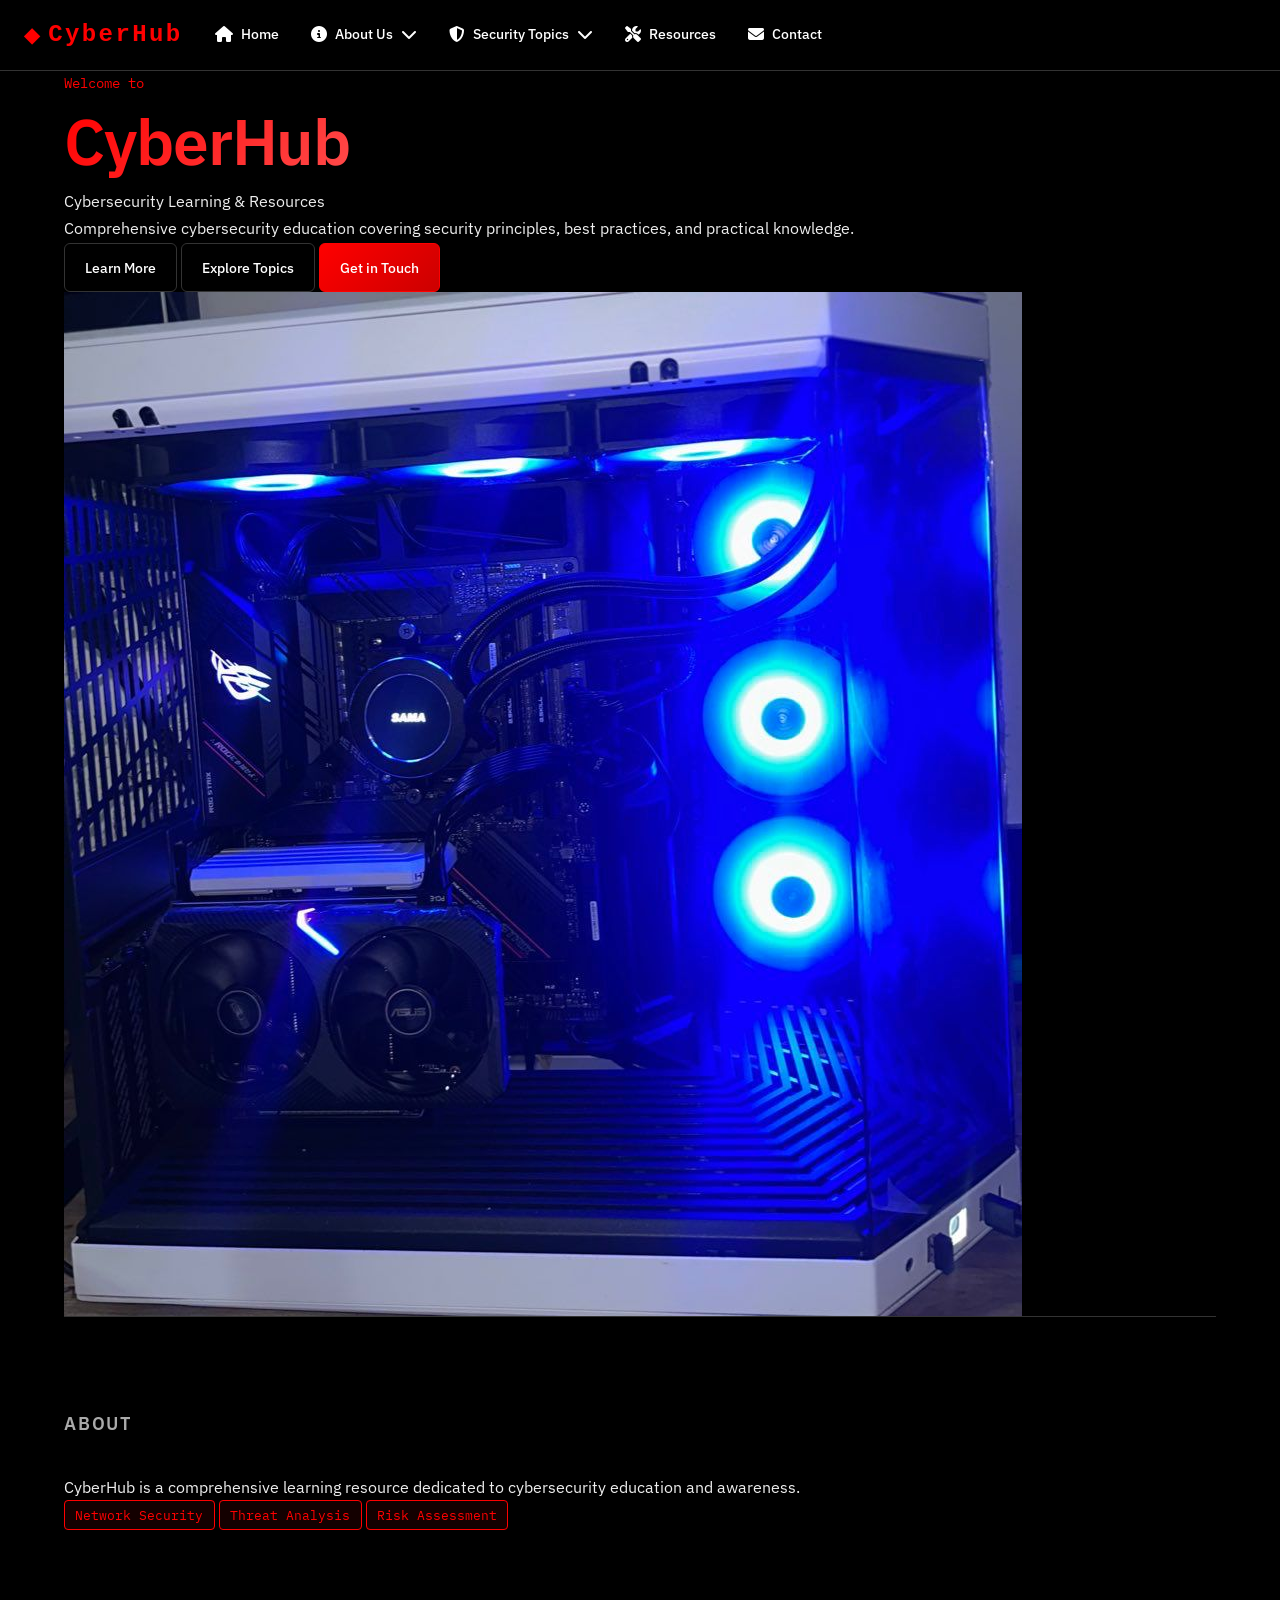
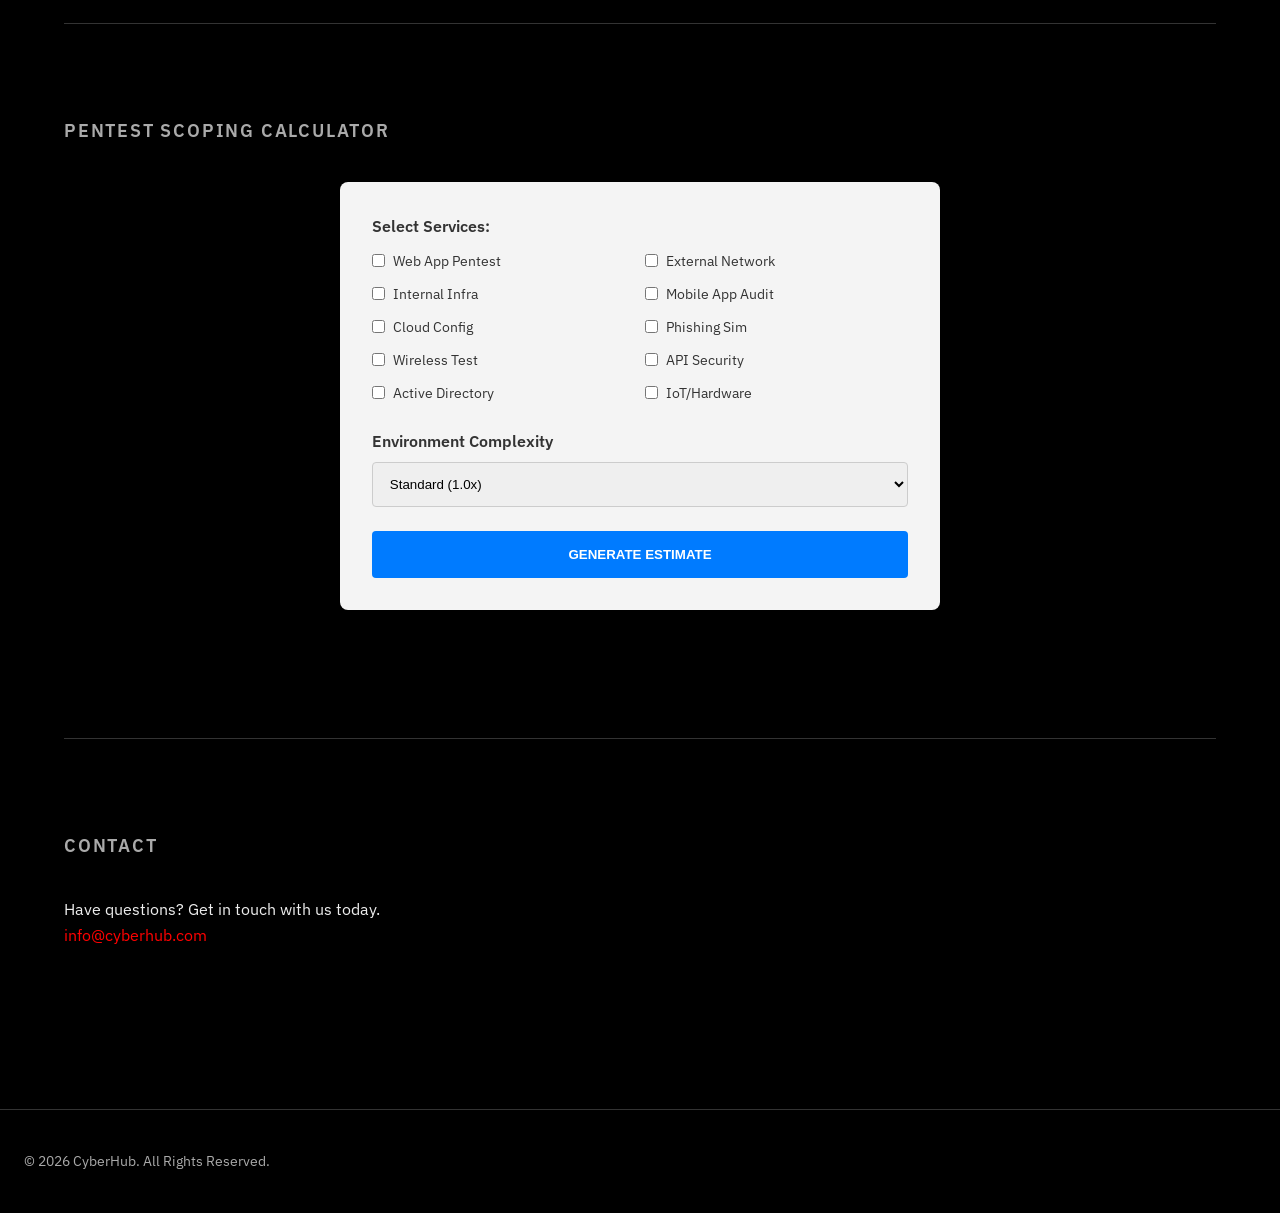
==== commit f1940efb: "Update index.html" ====
--- a/index.html
+++ b/index.html
@@ -13,7 +13,7 @@
     <style>
         /* Calculator Specific Styles */
         .calculator-container {
-            max-width: 500px;
+            max-width: 600px;
             margin: 2rem auto;
             padding: 2rem;
             background: #f4f4f4;
@@ -21,18 +21,35 @@
             box-shadow: 0 4px 10px rgba(0,0,0,0.1);
             color: #333;
         }
+        .service-selection {
+            display: grid;
+            grid-template-columns: 1fr 1fr;
+            gap: 10px;
+            margin-bottom: 1.5rem;
+        }
+        .service-item {
+            display: flex;
+            align-items: center;
+            gap: 8px;
+            font-size: 0.9rem;
+            cursor: pointer;
+        }
         .calc-group { margin-bottom: 1.5rem; }
         .calc-group label { display: block; margin-bottom: 0.5rem; font-weight: 600; }
-        .calc-group input { width: 100%; padding: 0.8rem; border: 1px solid #ccc; border-radius: 4px; }
+        .calc-group select { width: 100%; padding: 0.8rem; border: 1px solid #ccc; border-radius: 4px; }
         .calc-btn { 
             width: 100%; padding: 1rem; background: #007bff; color: white; 
             border: none; border-radius: 4px; cursor: pointer; font-weight: 600;
+            text-transform: uppercase;
         }
         .calc-btn:hover { background: #0056b3; }
         #calc-result { 
-            margin-top: 1.5rem; padding: 1rem; text-align: center; 
-            font-weight: bold; font-size: 1.2rem; border-radius: 4px; display: none;
-        }
+            margin-top: 1.5rem; padding: 1.5rem; text-align: center; 
+            border-radius: 4px; display: none; border: 1px solid #ddd;
+            background: #fff;
+        }
+        .result-score { font-size: 2rem; font-weight: bold; color: #007bff; display: block; }
+        .result-label { font-size: 1rem; font-weight: 600; margin-top: 5px; display: block; }
     </style>
 </head>
 <body>
@@ -54,18 +71,10 @@
 
                 <div class="nav-wrapper" id="navWrapper">
                     <ul class="nav-menu">
-                        <li class="nav-item">
-                            <a href="index.html" class="nav-link">
-                                <i class="fas fa-home"></i>
-                                <span>Home</span>
-                            </a>
-                        </li>
-
+                        <li class="nav-item"><a href="index.html" class="nav-link"><i class="fas fa-home"></i> <span>Home</span></a></li>
                         <li class="nav-item nav-item-dropdown">
                             <a href="#" class="nav-link nav-link-dropdown" aria-haspopup="true" aria-expanded="false">
-                                <i class="fas fa-info-circle"></i>
-                                <span>About Us</span>
-                                <i class="fas fa-chevron-down dropdown-arrow"></i>
+                                <i class="fas fa-info-circle"></i> <span>About Us</span> <i class="fas fa-chevron-down dropdown-arrow"></i>
                             </a>
                             <ul class="dropdown-menu">
                                 <li><a href="#about" class="dropdown-link">Our Mission</a></li>
@@ -73,12 +82,9 @@
                                 <li><a href="#about" class="dropdown-link">Ethics & Guidelines</a></li>
                             </ul>
                         </li>
-
                         <li class="nav-item nav-item-dropdown">
                             <a href="#" class="nav-link nav-link-dropdown" aria-haspopup="true" aria-expanded="false">
-                                <i class="fas fa-shield-alt"></i>
-                                <span>Security Topics</span>
-                                <i class="fas fa-chevron-down dropdown-arrow"></i>
+                                <i class="fas fa-shield-alt"></i> <span>Security Topics</span> <i class="fas fa-chevron-down dropdown-arrow"></i>
                             </a>
                             <ul class="dropdown-menu">
                                 <li><a href="#work" class="dropdown-link">Network Security</a></li>
@@ -86,46 +92,8 @@
                                 <li><a href="#work" class="dropdown-link">Defense Strategies</a></li>
                             </ul>
                         </li>
-
-                        <li class="nav-item nav-item-dropdown">
-                            <a href="#" class="nav-link nav-link-dropdown" aria-haspopup="true" aria-expanded="false">
-                                <i class="fas fa-tools"></i>
-                                <span>Resources</span>
-                                <i class="fas fa-chevron-down dropdown-arrow"></i>
-                            </a>
-                            <ul class="dropdown-menu">
-                                <li><a href="#arsenal" class="dropdown-link">Tools & Arsenal</a></li>
-                                <li><a href="#framework" class="dropdown-link">Security Frameworks</a></li>
-                                <li><a href="#framework" class="dropdown-link">Best Practices</a></li>
-                            </ul>
-                        </li>
-
-                        <li class="nav-item nav-item-dropdown">
-                            <a href="#" class="nav-link nav-link-dropdown" aria-haspopup="true" aria-expanded="false">
-                                <i class="fas fa-book"></i>
-                                <span>Learning</span>
-                                <i class="fas fa-chevron-down dropdown-arrow"></i>
-                            </a>
-                            <ul class="dropdown-menu">
-                                <li><a href="#resources" class="dropdown-link">Learning Guides</a></li>
-                                <li><a href="#resources" class="dropdown-link">Certifications</a></li>
-                                <li><a href="#resources" class="dropdown-link">Video Tutorials</a></li>
-                            </ul>
-                        </li>
-
-                        <li class="nav-item">
-                            <a href="#work" class="nav-link">
-                                <i class="fas fa-blog"></i>
-                                <span>Blog</span>
-                            </a>
-                        </li>
-
-                        <li class="nav-item">
-                            <a href="#contact" class="nav-link">
-                                <i class="fas fa-envelope"></i>
-                                <span>Contact</span>
-                            </a>
-                        </li>
+                        <li class="nav-item"><a href="#arsenal" class="nav-link"><i class="fas fa-tools"></i> <span>Resources</span></a></li>
+                        <li class="nav-item"><a href="#contact" class="nav-link"><i class="fas fa-envelope"></i> <span>Contact</span></a></li>
                     </ul>
                 </div>
             </div>
@@ -138,10 +106,7 @@
                 <p class="hero-greeting">Welcome to</p>
                 <h1 class="hero-name">CyberHub</h1>
                 <p class="hero-title">Cybersecurity Learning & Resources</p>
-                <p class="hero-description">
-                    Comprehensive cybersecurity education covering security principles, 
-                    best practices, and practical knowledge for professionals and learners.
-                </p>
+                <p class="hero-description">Comprehensive cybersecurity education covering security principles, best practices, and practical knowledge.</p>
                 <div class="hero-links">
                     <a href="#about" class="link-btn">Learn More</a>
                     <a href="#work" class="link-btn">Explore Topics</a>
@@ -156,171 +121,54 @@
         <section id="about" class="section about">
             <h2 class="section-title">About</h2>
             <div class="about-content">
-                <p>
-                    CyberHub is a comprehensive learning resource dedicated to cybersecurity education 
-                    and awareness. We provide in-depth information on security principles, threat analysis, 
-                    and defensive practices for individuals and organizations.
-                </p>
-                <p>
-                    Our mission is to empower professionals and students with the knowledge needed to 
-                    understand, identify, and mitigate security risks in today's digital landscape.
-                </p>
+                <p>CyberHub is a comprehensive learning resource dedicated to cybersecurity education and awareness.</p>
                 <div class="skills">
                     <span class="skill">Network Security</span>
                     <span class="skill">Threat Analysis</span>
-                    <span class="skill">Data Protection</span>
-                    <span class="skill">Security Awareness</span>
                     <span class="skill">Risk Assessment</span>
-                    <span class="skill">Compliance</span>
-                </div>
-            </div>
-        </section>
-
-        <section id="work" class="section work">
-            <h2 class="section-title">Security Topics</h2>
-            <div class="projects">
-                <article class="project">
-                    <div class="project-info">
-                        <h3 class="project-title">Network Security Fundamentals</h3>
-                        <p class="project-description">
-                            Understanding network architecture, firewalls, intrusion detection systems, 
-                            and secure communication protocols. Learn how to protect your organization's 
-                            network infrastructure from unauthorized access.
-                        </p>
-                        <div class="project-tags">
-                            <span>Networking</span>
-                            <span>Firewalls</span>
-                            <span>IDS/IPS</span>
-                        </div>
-                    </div>
-                </article>
-                <article class="project">
-                    <div class="project-info">
-                        <h3 class="project-title">Threat Analysis & Mitigation</h3>
-                        <p class="project-description">
-                            Identify common threats, understand attack vectors, and implement effective 
-                            countermeasures. From malware to social engineering, learn how to recognize 
-                            and respond to security incidents.
-                        </p>
-                        <div class="project-tags">
-                            <span>Threats</span>
-                            <span>Vulnerabilities</span>
-                            <span>Risk Management</span>
-                        </div>
-                    </div>
-                </article>
-            </div>
-        </section>
-
-        <section id="resources" class="section resources">
-            <h2 class="section-title">Learning Resources</h2>
-            <div class="resource-grid">
-                <div class="resource-card">
-                    <div class="resource-icon"><i class="fas fa-book"></i></div>
-                    <h3>Comprehensive Guides</h3>
-                    <p>In-depth tutorials and documentation covering security fundamentals, advanced concepts, and best practices for all skill levels.</p>
-                    <div class="resource-meta">Beginner to Advanced</div>
-                </div>
-                <div class="resource-card">
-                    <div class="resource-icon"><i class="fas fa-graduation-cap"></i></div>
-                    <h3>Certifications</h3>
-                    <p>Information on industry-recognized certifications including CompTIA Security+, CEH, CISSP, and other professional credentials.</p>
-                    <div class="resource-meta">Professional Development</div>
-                </div>
-                <div class="resource-card">
-                    <div class="resource-icon"><i class="fas fa-film"></i></div>
-                    <h3>Video Tutorials</h3>
-                    <p>Step-by-step video content demonstrating security concepts, tool usage, and practical applications in real-world scenarios.</p>
-                    <div class="resource-meta">Visual Learning</div>
-                </div>
-            </div>
-        </section>
-
-        <section id="arsenal" class="section arsenal">
-            <h2 class="section-title">Tools & Arsenal</h2>
-            <div class="arsenal-content">
-                <p class="arsenal-intro">
-                    A curated knowledge base of essential cybersecurity tools and techniques used by professionals 
-                    for penetration testing, vulnerability assessment, and security analysis.
-                </p>
-                <div class="tools-grid">
-                    <div class="tool-item">
-                        <h4 class="tool-name">Network Analysis</h4>
-                        <p class="tool-desc">Nmap, Wireshark, netstat - Tools for network mapping, packet analysis, and connection monitoring.</p>
-                    </div>
-                    <div class="tool-item">
-                        <h4 class="tool-name">Vulnerability Scanning</h4>
-                        <p class="tool-desc">Nessus, OpenVAS, Qualys - Automated systems for identifying security weaknesses and misconfigurations.</p>
-                    </div>
-                    <div class="tool-item">
-                        <h4 class="tool-name">Web Application Testing</h4>
-                        <p class="tool-desc">Burp Suite, Metasploit, OWASP ZAP - Platforms for web security testing and exploitation verification.</p>
-                    </div>
-                    <div class="tool-item">
-                        <h4 class="tool-name">Password & Access</h4>
-                        <p class="tool-desc">John the Ripper, Hashcat, Hydra - Utilities for password cracking and access validation testing.</p>
-                    </div>
-                </div>
-            </div>
-        </section>
-
-        <section id="framework" class="section framework">
-            <h2 class="section-title">Security Framework</h2>
-            <div class="framework-content">
-                <div class="framework-item">
-                    <div class="framework-number">1</div>
-                    <div class="framework-details">
-                        <h4>Assess</h4>
-                        <p>Evaluate the current security posture through vulnerability scanning, penetration testing, and risk analysis.</p>
-                    </div>
-                </div>
-                <div class="framework-item">
-                    <div class="framework-number">2</div>
-                    <div class="framework-details">
-                        <h4>Identify</h4>
-                        <p>Document findings, classify risks by severity, and prioritize remediation efforts based on organizational impact.</p>
-                    </div>
-                </div>
-                <div class="framework-item">
-                    <div class="framework-number">3</div>
-                    <div class="framework-details">
-                        <h4>Remediate</h4>
-                        <p>Implement fixes, apply patches, and configure security controls to address identified vulnerabilities.</p>
-                    </div>
-                </div>
-                <div class="framework-item">
-                    <div class="framework-number">4</div>
-                    <div class="framework-details">
-                        <h4>Monitor</h4>
-                        <p>Continuously observe security metrics, maintain logs, and update defenses against emerging threats.</p>
-                    </div>
                 </div>
             </div>
         </section>
 
         <section id="risk-calc" class="section">
-            <h2 class="section-title">Risk Assessment Calculator</h2>
+            <h2 class="section-title">Pentest Scoping Calculator</h2>
             <div class="calculator-container">
+                <label style="font-weight: 600; display: block; margin-bottom: 10px;">Select Services:</label>
+                <div class="service-selection">
+                    <label class="service-item"><input type="checkbox" class="pt-svc" data-weight="25"> Web App Pentest</label>
+                    <label class="service-item"><input type="checkbox" class="pt-svc" data-weight="10"> External Network</label>
+                    <label class="service-item"><input type="checkbox" class="pt-svc" data-weight="20"> Internal Infra</label>
+                    <label class="service-item"><input type="checkbox" class="pt-svc" data-weight="30"> Mobile App Audit</label>
+                    <label class="service-item"><input type="checkbox" class="pt-svc" data-weight="15"> Cloud Config</label>
+                    <label class="service-item"><input type="checkbox" class="pt-svc" data-weight="12"> Phishing Sim</label>
+                    <label class="service-item"><input type="checkbox" class="pt-svc" data-weight="8"> Wireless Test</label>
+                    <label class="service-item"><input type="checkbox" class="pt-svc" data-weight="18"> API Security</label>
+                    <label class="service-item"><input type="checkbox" class="pt-svc" data-weight="22"> Active Directory</label>
+                    <label class="service-item"><input type="checkbox" class="pt-svc" data-weight="35"> IoT/Hardware</label>
+                </div>
+
                 <div class="calc-group">
-                    <label for="asset-value">Asset Value (1-10)</label>
-                    <input type="number" id="asset-value" min="1" max="10" placeholder="e.g. 8">
-                </div>
-                <div class="calc-group">
-                    <label for="threat-level">Threat Level (1-10)</label>
-                    <input type="number" id="threat-level" min="1" max="10" placeholder="e.g. 5">
-                </div>
-                <button class="calc-btn" onclick="calculateRisk()">Calculate Risk Score</button>
-                <div id="calc-result"></div>
-            </div>
-        </section>
-
+                    <label for="complexity">Environment Complexity</label>
+                    <select id="complexity">
+                        <option value="1">Standard (1.0x)</option>
+                        <option value="1.5">High (1.5x)</option>
+                        <option value="2">Critical Infrastructure (2.0x)</option>
+                    </select>
+                </div>
+
+                <button class="calc-btn" onclick="calculatePentestScope()">Generate Estimate</button>
+                
+                <div id="calc-result">
+                    <span style="font-size: 0.8rem; color: #666; text-transform: uppercase;">Estimated Effort Points</span>
+                    <span id="score-output" class="result-score">0</span>
+                    <span id="status-output" class="result-label"></span>
+                </div>
+            </div>
+        </section>
         <section id="contact" class="section contact">
             <h2 class="section-title">Contact</h2>
             <div class="contact-content">
-                <p>
-                    Have questions about cybersecurity or need more information? 
-                    We're here to help. Get in touch with us today.
-                </p>
+                <p>Have questions? Get in touch with us today.</p>
                 <a href="mailto:info@cyberhub.com" class="contact-email">info@cyberhub.com</a>
             </div>
         </section>
@@ -329,39 +177,46 @@
     <footer class="footer">
         <div class="footer-content">
             <p>&copy; 2026 CyberHub. All Rights Reserved.</p>
-            <div class="footer-links">
-                <a href="#about">About</a>
-                <a href="#work">Security Topics</a>
-                <a href="#resources">Learning Resources</a>
-                <a href="#arsenal">Tools & Arsenal</a>
-                <a href="#framework">Security Frameworks</a>
-                <a href="#contact">Contact</a>
-            </div>
         </div>
     </footer>
 
     <script src="js/main.js"></script>
     <script>
-        function calculateRisk() {
-            const asset = document.getElementById('asset-value').value;
-            const threat = document.getElementById('threat-level').value;
+        function calculatePentestScope() {
+            const services = document.querySelectorAll('.pt-svc');
+            const complexity = document.getElementById('complexity').value;
             const resultDiv = document.getElementById('calc-result');
-            
-            if(asset && threat) {
-                const score = asset * threat;
-                let level = "";
-                let color = "";
-
-                if(score <= 20) { level = "Low"; color = "#28a745"; }
-                else if(score <= 50) { level = "Medium"; color = "#ffc107"; }
-                else { level = "High"; color = "#dc3545"; }
-
-                resultDiv.style.display = "block";
-                resultDiv.style.backgroundColor = color;
-                resultDiv.style.color = (level === "Medium") ? "#333" : "#fff";
-                resultDiv.innerHTML = `Risk Score: ${score} - ${level} Risk`;
+            const scoreOut = document.getElementById('score-output');
+            const statusOut = document.getElementById('status-output');
+
+            let baseWeight = 0;
+            let selectedCount = 0;
+
+            services.forEach(s => {
+                if(s.checked) {
+                    baseWeight += parseInt(s.getAttribute('data-weight'));
+                    selectedCount++;
+                }
+            });
+
+            if(selectedCount === 0) {
+                alert("Please select at least one service.");
+                return;
+            }
+
+            const finalScore = Math.round(baseWeight * complexity);
+            resultDiv.style.display = "block";
+            scoreOut.innerText = finalScore;
+
+            if(finalScore < 35) {
+                statusOut.innerText = "Small Scope / Rapid Assessment";
+                statusOut.style.color = "#28a745";
+            } else if(finalScore < 85) {
+                statusOut.innerText = "Standard Commercial Engagement";
+                statusOut.style.color = "#ffc107";
             } else {
-                alert("Please enter values for both fields.");
+                statusOut.innerText = "High Complexity / Enterprise Audit";
+                statusOut.style.color = "#dc3545";
             }
         }
     </script>
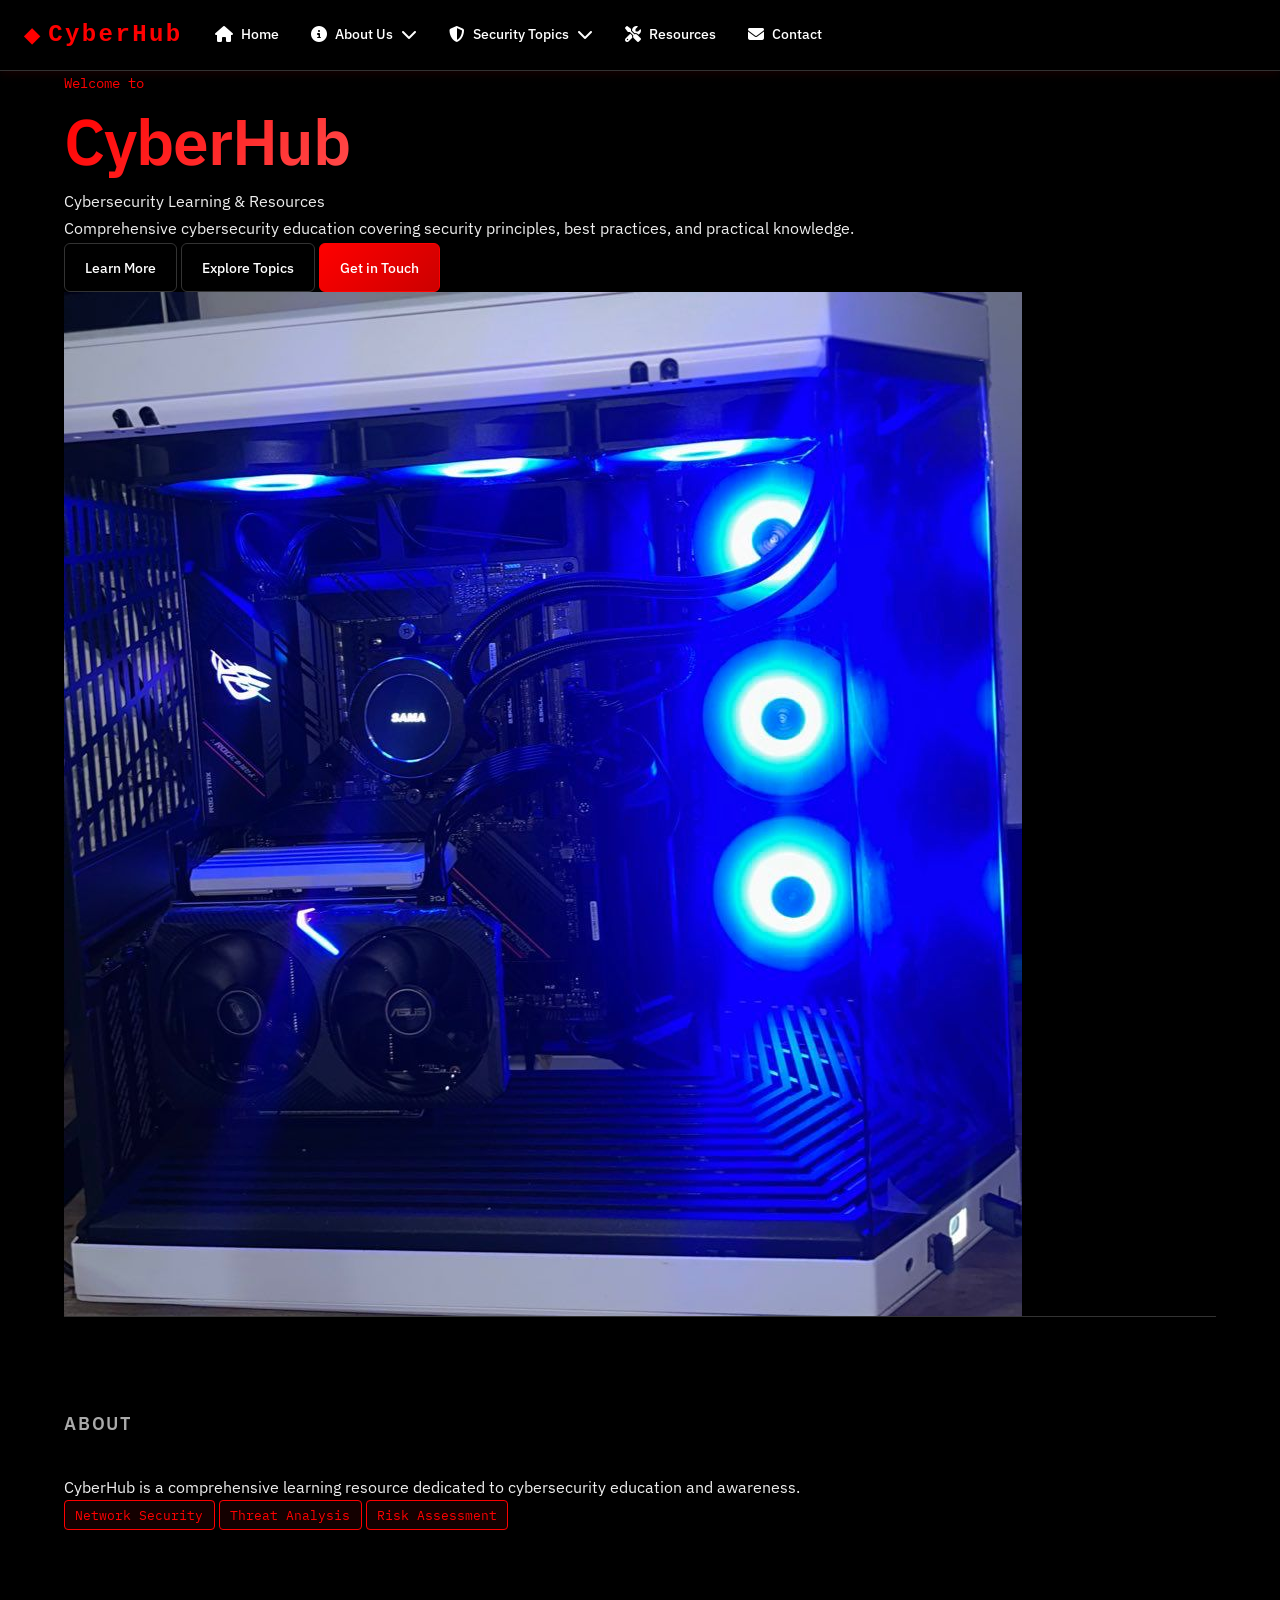
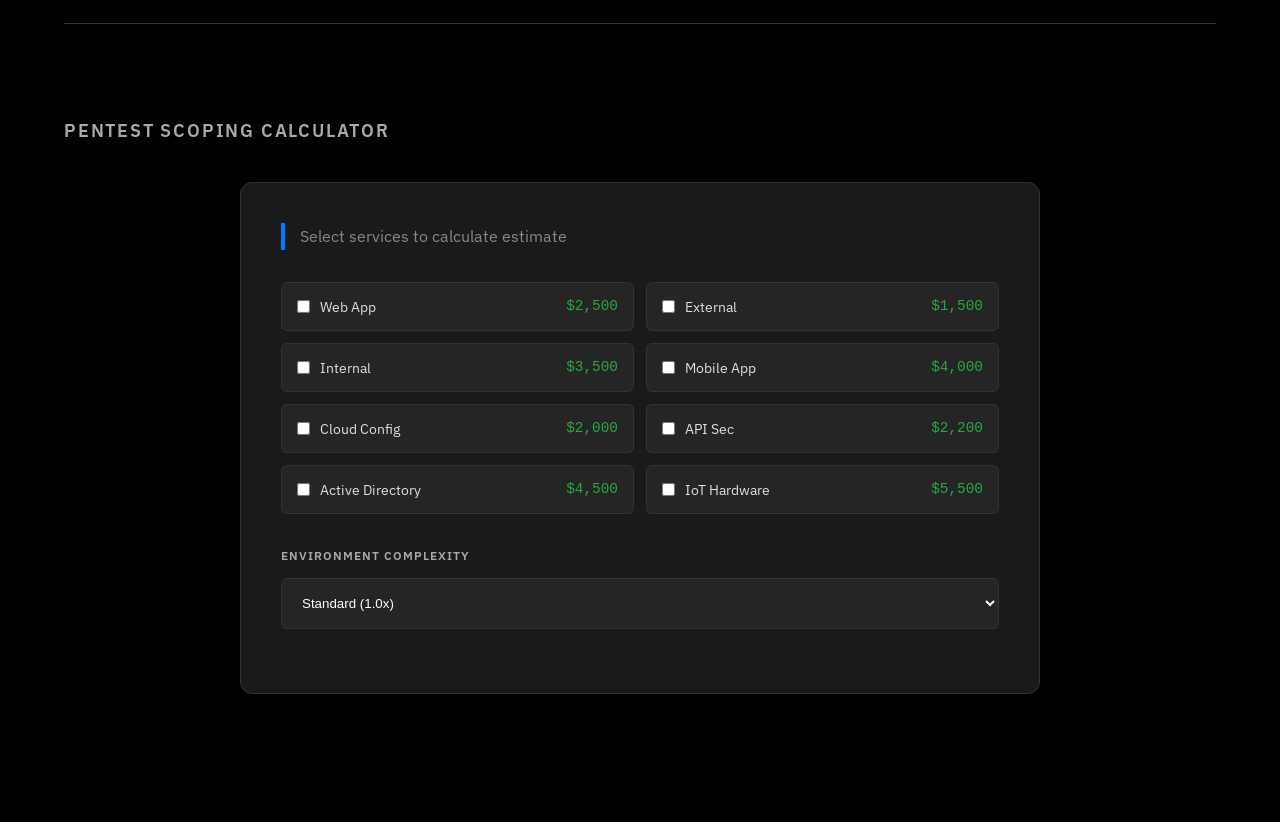
==== commit 7468c394: "Update index.html" ====
--- a/index.html
+++ b/index.html
@@ -11,45 +11,119 @@
     <link rel="stylesheet" href="https://cdnjs.cloudflare.com/ajax/libs/font-awesome/6.4.0/css/all.min.css">
     <link rel="stylesheet" href="css/style.css">
     <style>
-        /* Calculator Specific Styles */
+        /* Modernized Calculator Styles */
         .calculator-container {
-            max-width: 600px;
+            max-width: 800px;
             margin: 2rem auto;
-            padding: 2rem;
-            background: #f4f4f4;
-            border-radius: 8px;
-            box-shadow: 0 4px 10px rgba(0,0,0,0.1);
-            color: #333;
-        }
+            padding: 2.5rem;
+            background: #1a1a1a; 
+            border-radius: 12px;
+            box-shadow: 0 10px 30px rgba(0,0,0,0.5);
+            color: #e0e0e0;
+            border: 1px solid #333;
+        }
+
+        .calc-header {
+            margin-bottom: 2rem;
+            border-left: 4px solid #007bff;
+            padding-left: 15px;
+        }
+
         .service-selection {
             display: grid;
             grid-template-columns: 1fr 1fr;
-            gap: 10px;
-            margin-bottom: 1.5rem;
-        }
+            gap: 12px;
+            margin-bottom: 2rem;
+        }
+
         .service-item {
             display: flex;
+            justify-content: space-between;
             align-items: center;
-            gap: 8px;
+            background: #252525;
+            padding: 12px 15px;
+            border-radius: 6px;
+            border: 1px solid #333;
+            transition: all 0.2s ease;
+            cursor: pointer;
             font-size: 0.9rem;
-            cursor: pointer;
-        }
+        }
+
+        .service-item:hover {
+            border-color: #007bff;
+            background: #2d2d2d;
+        }
+
+        .service-info {
+            display: flex;
+            align-items: center;
+            gap: 10px;
+        }
+
+        .price-tag {
+            color: #28a745;
+            font-family: 'IBM Plex Mono', monospace;
+            font-weight: 500;
+        }
+
         .calc-group { margin-bottom: 1.5rem; }
-        .calc-group label { display: block; margin-bottom: 0.5rem; font-weight: 600; }
-        .calc-group select { width: 100%; padding: 0.8rem; border: 1px solid #ccc; border-radius: 4px; }
+        .calc-group label { 
+            display: block; 
+            margin-bottom: 0.8rem; 
+            font-weight: 600; 
+            color: #aaa;
+            text-transform: uppercase;
+            font-size: 0.75rem;
+            letter-spacing: 1px;
+        }
+
+        .calc-group select { 
+            width: 100%; 
+            padding: 1rem; 
+            background: #252525;
+            border: 1px solid #333;
+            border-radius: 6px;
+            color: white;
+            outline: none;
+        }
+
         .calc-btn { 
-            width: 100%; padding: 1rem; background: #007bff; color: white; 
-            border: none; border-radius: 4px; cursor: pointer; font-weight: 600;
+            width: 100%; 
+            padding: 1.2rem; 
+            background: #007bff; 
+            color: white; 
+            border: none; 
+            border-radius: 6px; 
+            cursor: pointer; 
+            font-weight: 600;
             text-transform: uppercase;
-        }
-        .calc-btn:hover { background: #0056b3; }
+            letter-spacing: 1.5px;
+        }
+
+        .calc-btn:hover { background: #0056b3; box-shadow: 0 0 15px rgba(0,123,255,0.4); }
+
         #calc-result { 
-            margin-top: 1.5rem; padding: 1.5rem; text-align: center; 
-            border-radius: 4px; display: none; border: 1px solid #ddd;
-            background: #fff;
-        }
-        .result-score { font-size: 2rem; font-weight: bold; color: #007bff; display: block; }
-        .result-label { font-size: 1rem; font-weight: 600; margin-top: 5px; display: block; }
+            margin-top: 2rem; 
+            padding: 2rem; 
+            text-align: center; 
+            border-radius: 8px; 
+            display: none; 
+            background: #252525;
+            border: 1px solid #007bff;
+        }
+
+        .result-grid {
+            display: grid;
+            grid-template-columns: 1fr 1fr;
+            gap: 20px;
+            margin-top: 15px;
+        }
+
+        .result-item { padding: 15px; background: #1a1a1a; border-radius: 6px; }
+        .result-score { font-size: 2.2rem; font-weight: bold; color: #007bff; display: block; font-family: 'IBM Plex Mono'; }
+        .result-label { font-size: 0.9rem; font-weight: 600; margin-top: 10px; display: block; }
+
+        @media (max-width: 600px) { .service-selection { grid-template-columns: 1fr; } }
     </style>
 </head>
 <body>
@@ -133,18 +207,43 @@
         <section id="risk-calc" class="section">
             <h2 class="section-title">Pentest Scoping Calculator</h2>
             <div class="calculator-container">
-                <label style="font-weight: 600; display: block; margin-bottom: 10px;">Select Services:</label>
+                <div class="calc-header">
+                    <p style="margin: 0; color: #888;">Select services to calculate estimate</p>
+                </div>
+
                 <div class="service-selection">
-                    <label class="service-item"><input type="checkbox" class="pt-svc" data-weight="25"> Web App Pentest</label>
-                    <label class="service-item"><input type="checkbox" class="pt-svc" data-weight="10"> External Network</label>
-                    <label class="service-item"><input type="checkbox" class="pt-svc" data-weight="20"> Internal Infra</label>
-                    <label class="service-item"><input type="checkbox" class="pt-svc" data-weight="30"> Mobile App Audit</label>
-                    <label class="service-item"><input type="checkbox" class="pt-svc" data-weight="15"> Cloud Config</label>
-                    <label class="service-item"><input type="checkbox" class="pt-svc" data-weight="12"> Phishing Sim</label>
-                    <label class="service-item"><input type="checkbox" class="pt-svc" data-weight="8"> Wireless Test</label>
-                    <label class="service-item"><input type="checkbox" class="pt-svc" data-weight="18"> API Security</label>
-                    <label class="service-item"><input type="checkbox" class="pt-svc" data-weight="22"> Active Directory</label>
-                    <label class="service-item"><input type="checkbox" class="pt-svc" data-weight="35"> IoT/Hardware</label>
+                    <label class="service-item">
+                        <div class="service-info"><input type="checkbox" class="pt-svc" data-weight="25" data-price="2500"> Web App</div>
+                        <span class="price-tag">$2,500</span>
+                    </label>
+                    <label class="service-item">
+                        <div class="service-info"><input type="checkbox" class="pt-svc" data-weight="10" data-price="1500"> External</div>
+                        <span class="price-tag">$1,500</span>
+                    </label>
+                    <label class="service-item">
+                        <div class="service-info"><input type="checkbox" class="pt-svc" data-weight="20" data-price="3500"> Internal</div>
+                        <span class="price-tag">$3,500</span>
+                    </label>
+                    <label class="service-item">
+                        <div class="service-info"><input type="checkbox" class="pt-svc" data-weight="30" data-price="4000"> Mobile App</div>
+                        <span class="price-tag">$4,000</span>
+                    </label>
+                    <label class="service-item">
+                        <div class="service-info"><input type="checkbox" class="pt-svc" data-weight="15" data-price="2000"> Cloud Config</div>
+                        <span class="price-tag">$2,000</span>
+                    </label>
+                    <label class="service-item">
+                        <div class="service-info"><input type="checkbox" class="pt-svc" data-weight="18" data-price="2200"> API Sec</div>
+                        <span class="price-tag">$2,200</span>
+                    </label>
+                    <label class="service-item">
+                        <div class="service-info"><input type="checkbox" class="pt-svc" data-weight="22" data-price="4500"> Active Directory</div>
+                        <span class="price-tag">$4,500</span>
+                    </label>
+                    <label class="service-item">
+                        <div class="service-info"><input type="checkbox" class="pt-svc" data-weight="35" data-price="5500"> IoT Hardware</div>
+                        <span class="price-tag">$5,500</span>
+                    </label>
                 </div>
 
                 <div class="calc-group">
@@ -156,69 +255,4 @@
                     </select>
                 </div>
 
-                <button class="calc-btn" onclick="calculatePentestScope()">Generate Estimate</button>
-                
-                <div id="calc-result">
-                    <span style="font-size: 0.8rem; color: #666; text-transform: uppercase;">Estimated Effort Points</span>
-                    <span id="score-output" class="result-score">0</span>
-                    <span id="status-output" class="result-label"></span>
-                </div>
-            </div>
-        </section>
-        <section id="contact" class="section contact">
-            <h2 class="section-title">Contact</h2>
-            <div class="contact-content">
-                <p>Have questions? Get in touch with us today.</p>
-                <a href="mailto:info@cyberhub.com" class="contact-email">info@cyberhub.com</a>
-            </div>
-        </section>
-    </main>
-
-    <footer class="footer">
-        <div class="footer-content">
-            <p>&copy; 2026 CyberHub. All Rights Reserved.</p>
-        </div>
-    </footer>
-
-    <script src="js/main.js"></script>
-    <script>
-        function calculatePentestScope() {
-            const services = document.querySelectorAll('.pt-svc');
-            const complexity = document.getElementById('complexity').value;
-            const resultDiv = document.getElementById('calc-result');
-            const scoreOut = document.getElementById('score-output');
-            const statusOut = document.getElementById('status-output');
-
-            let baseWeight = 0;
-            let selectedCount = 0;
-
-            services.forEach(s => {
-                if(s.checked) {
-                    baseWeight += parseInt(s.getAttribute('data-weight'));
-                    selectedCount++;
-                }
-            });
-
-            if(selectedCount === 0) {
-                alert("Please select at least one service.");
-                return;
-            }
-
-            const finalScore = Math.round(baseWeight * complexity);
-            resultDiv.style.display = "block";
-            scoreOut.innerText = finalScore;
-
-            if(finalScore < 35) {
-                statusOut.innerText = "Small Scope / Rapid Assessment";
-                statusOut.style.color = "#28a745";
-            } else if(finalScore < 85) {
-                statusOut.innerText = "Standard Commercial Engagement";
-                statusOut.style.color = "#ffc107";
-            } else {
-                statusOut.innerText = "High Complexity / Enterprise Audit";
-                statusOut.style.color = "#dc3545";
-            }
-        }
-    </script>
-</body>
-</html>
+                <button
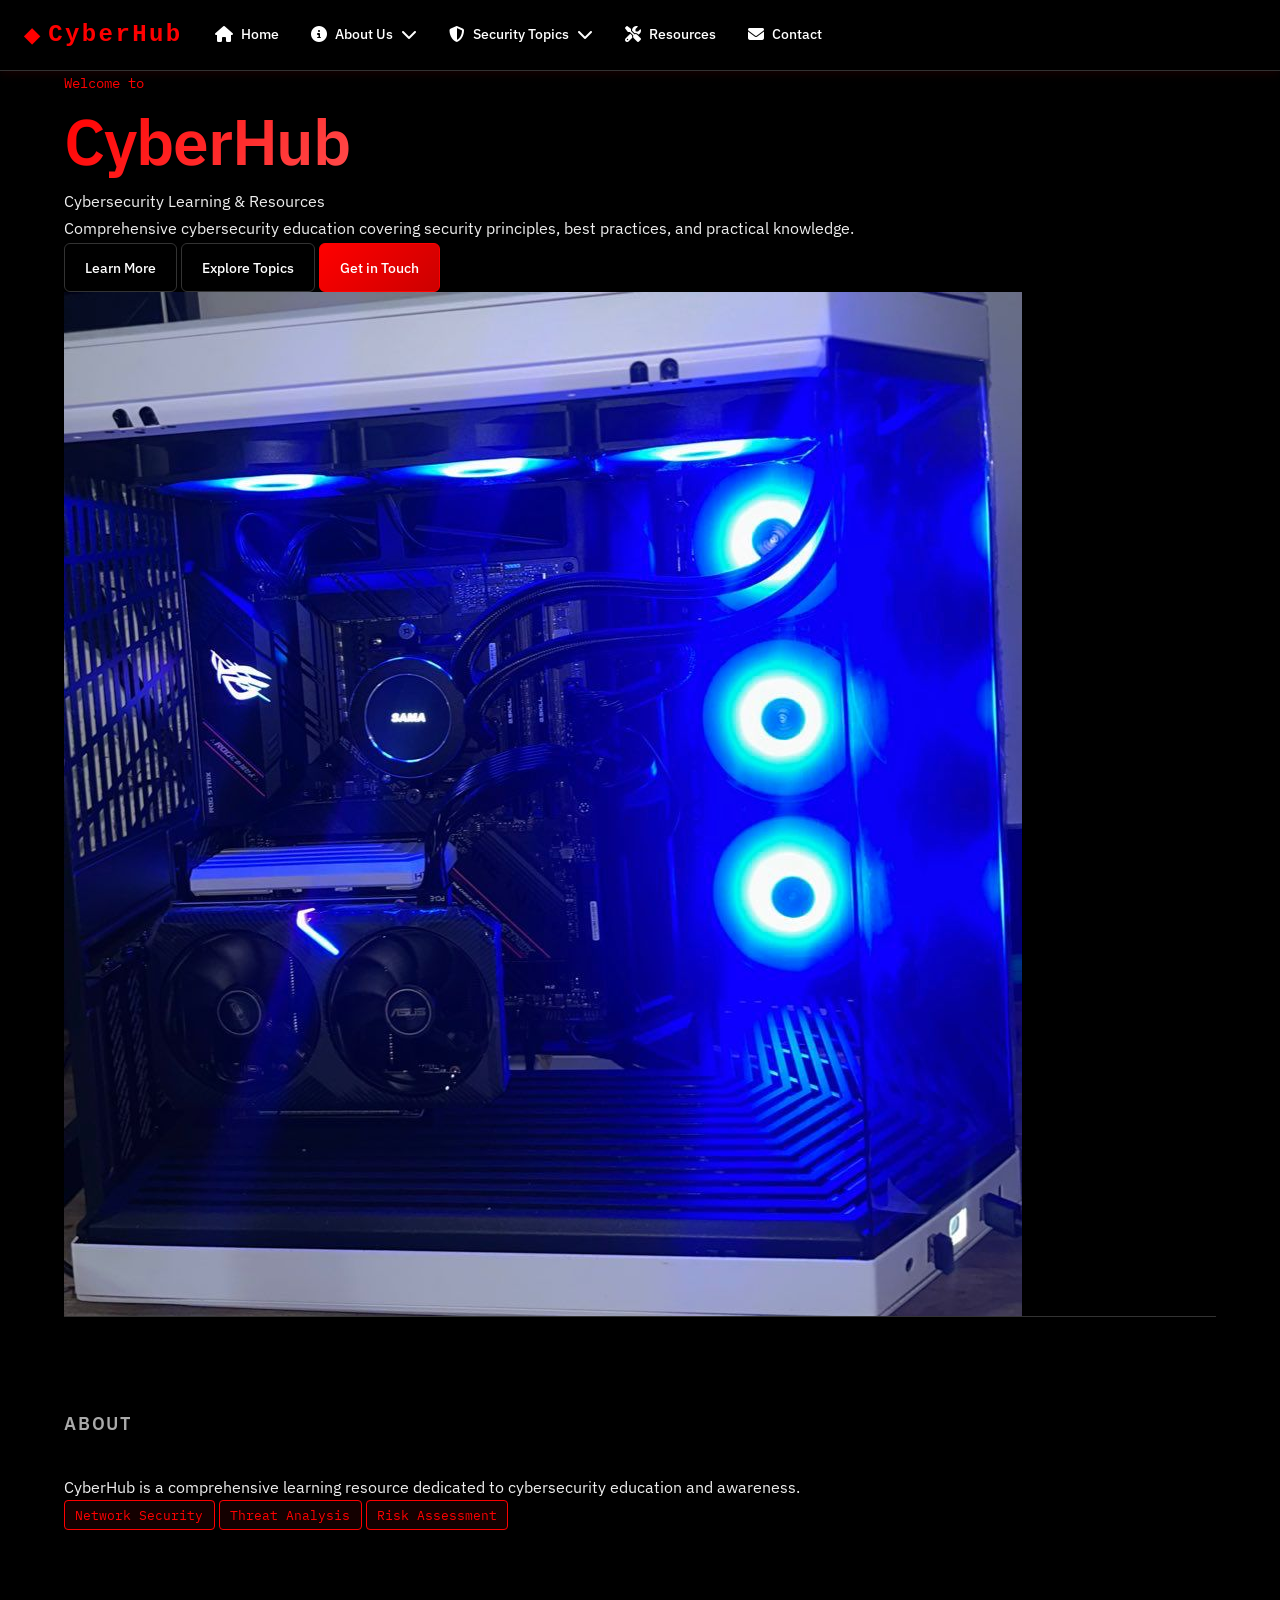
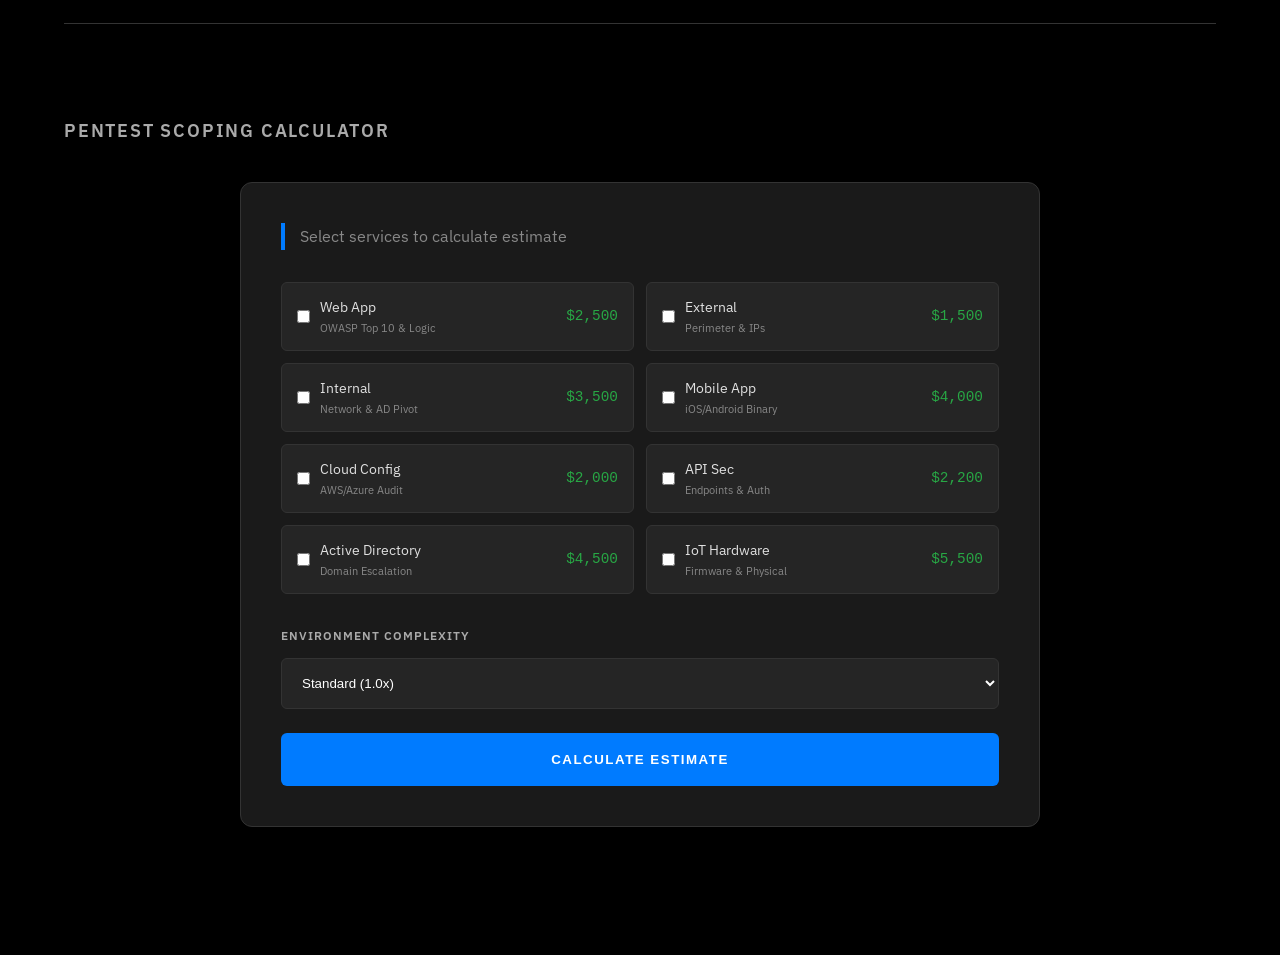
==== commit 270544b3: "Update index.html" ====
--- a/index.html
+++ b/index.html
@@ -58,6 +58,18 @@
             display: flex;
             align-items: center;
             gap: 10px;
+        }
+
+        /* Styling for the new descriptions */
+        .service-details {
+            display: flex;
+            flex-direction: column;
+        }
+
+        .service-desc {
+            font-size: 0.7rem;
+            color: #888;
+            margin-top: 2px;
         }
 
         .price-tag {
@@ -213,35 +225,83 @@
 
                 <div class="service-selection">
                     <label class="service-item">
-                        <div class="service-info"><input type="checkbox" class="pt-svc" data-weight="25" data-price="2500"> Web App</div>
+                        <div class="service-info">
+                            <input type="checkbox" class="pt-svc" data-weight="25" data-price="2500">
+                            <div class="service-details">
+                                <span>Web App</span>
+                                <span class="service-desc">OWASP Top 10 & Logic</span>
+                            </div>
+                        </div>
                         <span class="price-tag">$2,500</span>
                     </label>
                     <label class="service-item">
-                        <div class="service-info"><input type="checkbox" class="pt-svc" data-weight="10" data-price="1500"> External</div>
+                        <div class="service-info">
+                            <input type="checkbox" class="pt-svc" data-weight="10" data-price="1500">
+                            <div class="service-details">
+                                <span>External</span>
+                                <span class="service-desc">Perimeter & IPs</span>
+                            </div>
+                        </div>
                         <span class="price-tag">$1,500</span>
                     </label>
                     <label class="service-item">
-                        <div class="service-info"><input type="checkbox" class="pt-svc" data-weight="20" data-price="3500"> Internal</div>
+                        <div class="service-info">
+                            <input type="checkbox" class="pt-svc" data-weight="20" data-price="3500">
+                            <div class="service-details">
+                                <span>Internal</span>
+                                <span class="service-desc">Network & AD Pivot</span>
+                            </div>
+                        </div>
                         <span class="price-tag">$3,500</span>
                     </label>
                     <label class="service-item">
-                        <div class="service-info"><input type="checkbox" class="pt-svc" data-weight="30" data-price="4000"> Mobile App</div>
+                        <div class="service-info">
+                            <input type="checkbox" class="pt-svc" data-weight="30" data-price="4000">
+                            <div class="service-details">
+                                <span>Mobile App</span>
+                                <span class="service-desc">iOS/Android Binary</span>
+                            </div>
+                        </div>
                         <span class="price-tag">$4,000</span>
                     </label>
                     <label class="service-item">
-                        <div class="service-info"><input type="checkbox" class="pt-svc" data-weight="15" data-price="2000"> Cloud Config</div>
+                        <div class="service-info">
+                            <input type="checkbox" class="pt-svc" data-weight="15" data-price="2000">
+                            <div class="service-details">
+                                <span>Cloud Config</span>
+                                <span class="service-desc">AWS/Azure Audit</span>
+                            </div>
+                        </div>
                         <span class="price-tag">$2,000</span>
                     </label>
                     <label class="service-item">
-                        <div class="service-info"><input type="checkbox" class="pt-svc" data-weight="18" data-price="2200"> API Sec</div>
+                        <div class="service-info">
+                            <input type="checkbox" class="pt-svc" data-weight="18" data-price="2200">
+                            <div class="service-details">
+                                <span>API Sec</span>
+                                <span class="service-desc">Endpoints & Auth</span>
+                            </div>
+                        </div>
                         <span class="price-tag">$2,200</span>
                     </label>
                     <label class="service-item">
-                        <div class="service-info"><input type="checkbox" class="pt-svc" data-weight="22" data-price="4500"> Active Directory</div>
+                        <div class="service-info">
+                            <input type="checkbox" class="pt-svc" data-weight="22" data-price="4500">
+                            <div class="service-details">
+                                <span>Active Directory</span>
+                                <span class="service-desc">Domain Escalation</span>
+                            </div>
+                        </div>
                         <span class="price-tag">$4,500</span>
                     </label>
                     <label class="service-item">
-                        <div class="service-info"><input type="checkbox" class="pt-svc" data-weight="35" data-price="5500"> IoT Hardware</div>
+                        <div class="service-info">
+                            <input type="checkbox" class="pt-svc" data-weight="35" data-price="5500">
+                            <div class="service-details">
+                                <span>IoT Hardware</span>
+                                <span class="service-desc">Firmware & Physical</span>
+                            </div>
+                        </div>
                         <span class="price-tag">$5,500</span>
                     </label>
                 </div>
@@ -255,4 +315,44 @@
                     </select>
                 </div>
 
-                <button
+                <button class="calc-btn">Calculate Estimate</button>
+
+                <div id="calc-result">
+                    <div class="result-grid">
+                        <div class="result-item">
+                            <span class="result-score" id="res-price">$0</span>
+                            <span class="result-label">ESTIMATED COST</span>
+                        </div>
+                        <div class="result-item">
+                            <span class="result-score" id="res-weight">0</span>
+                            <span class="result-label">COMPLEXITY UNITS</span>
+                        </div>
+                    </div>
+                </div>
+            </div>
+        </section>
+    </main>
+
+    <script>
+        // Simple logic to make the calculate button functional
+        document.querySelector('.calc-btn').addEventListener('click', () => {
+            let total = 0;
+            let weight = 0;
+            const complexity = parseFloat(document.getElementById('complexity').value);
+            
+            document.querySelectorAll('.pt-svc:checked').forEach(item => {
+                total += parseFloat(item.dataset.price);
+                weight += parseFloat(item.dataset.weight);
+            });
+
+            if(total > 0) {
+                document.getElementById('res-price').innerText = '$' + (total * complexity).toLocaleString();
+                document.getElementById('res-weight').innerText = Math.round(weight * complexity);
+                document.getElementById('calc-result').style.display = 'block';
+            } else {
+                alert('Please select at least one service.');
+            }
+        });
+    </script>
+</body>
+</html>
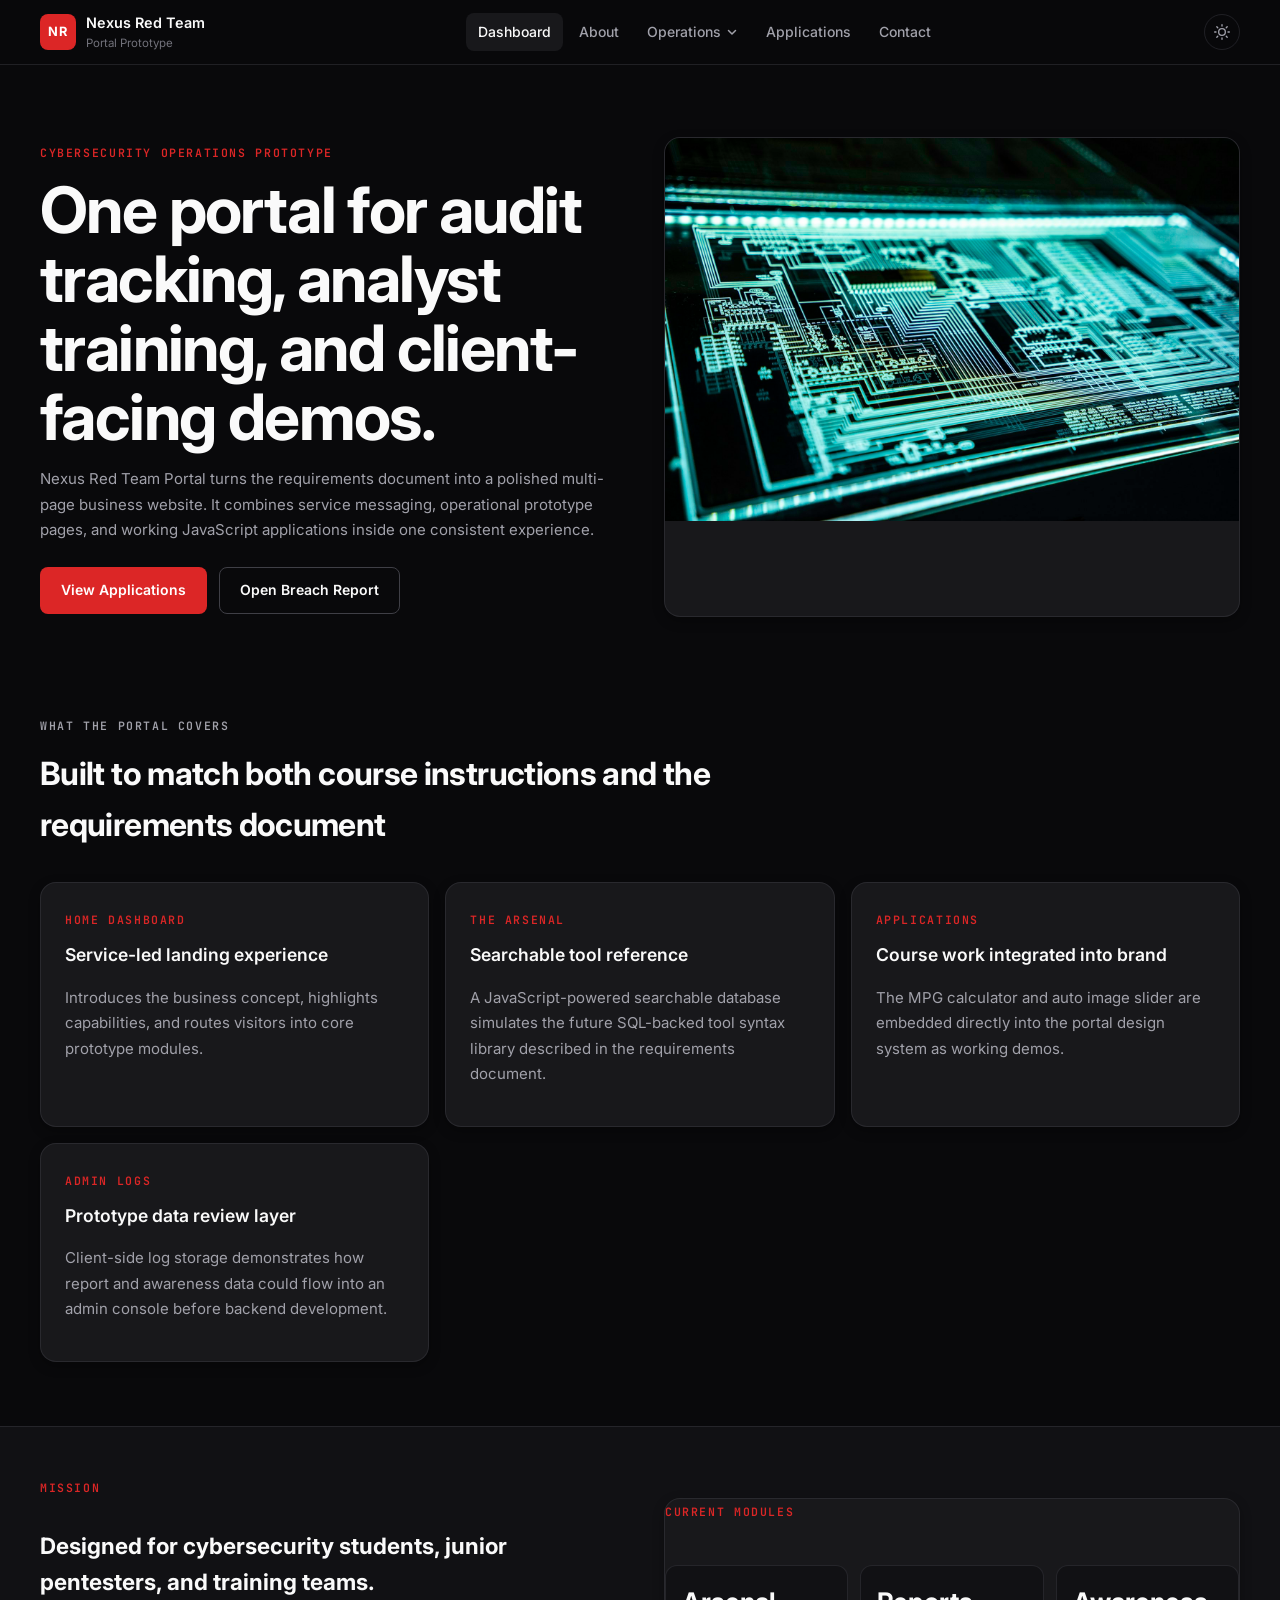
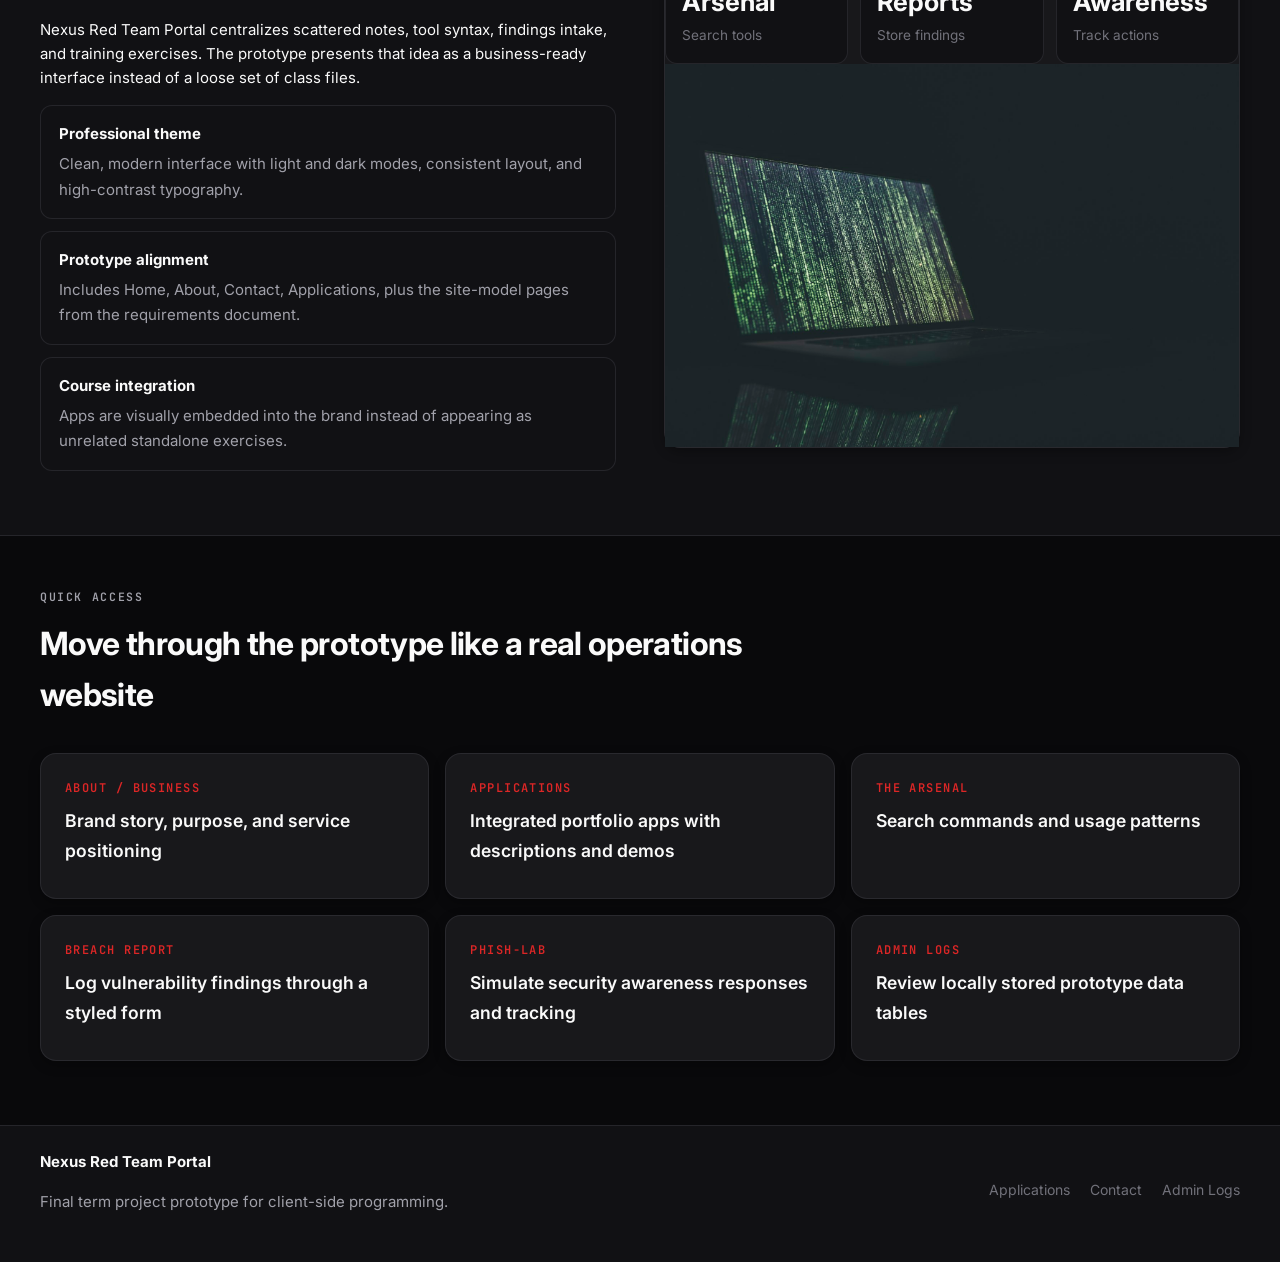
==== commit 2f35053e: "Add files via upload" ====
--- a/index.html
+++ b/index.html
@@ -1,358 +1,189 @@
-<!DOCTYPE html>
-<html lang="en">
-<head>
-    <meta charset="UTF-8">
-    <meta name="viewport" content="width=device-width, initial-scale=1.0">
-    <meta name="description" content="Cybersecurity Learning Hub - Education, Training, and Resources">
-    <title>CyberHub | Cybersecurity Learning & Resources</title>
-    <link rel="preconnect" href="https://fonts.googleapis.com">
-    <link rel="preconnect" href="https://fonts.gstatic.com" crossorigin>
-    <link href="https://fonts.googleapis.com/css2?family=IBM+Plex+Sans:wght@400;500;600&family=IBM+Plex+Mono:wght@400;500&display=swap" rel="stylesheet">
-    <link rel="stylesheet" href="https://cdnjs.cloudflare.com/ajax/libs/font-awesome/6.4.0/css/all.min.css">
-    <link rel="stylesheet" href="css/style.css">
-    <style>
-        /* Modernized Calculator Styles */
-        .calculator-container {
-            max-width: 800px;
-            margin: 2rem auto;
-            padding: 2.5rem;
-            background: #1a1a1a; 
-            border-radius: 12px;
-            box-shadow: 0 10px 30px rgba(0,0,0,0.5);
-            color: #e0e0e0;
-            border: 1px solid #333;
-        }
-
-        .calc-header {
-            margin-bottom: 2rem;
-            border-left: 4px solid #007bff;
-            padding-left: 15px;
-        }
-
-        .service-selection {
-            display: grid;
-            grid-template-columns: 1fr 1fr;
-            gap: 12px;
-            margin-bottom: 2rem;
-        }
-
-        .service-item {
-            display: flex;
-            justify-content: space-between;
-            align-items: center;
-            background: #252525;
-            padding: 12px 15px;
-            border-radius: 6px;
-            border: 1px solid #333;
-            transition: all 0.2s ease;
-            cursor: pointer;
-            font-size: 0.9rem;
-        }
-
-        .service-item:hover {
-            border-color: #007bff;
-            background: #2d2d2d;
-        }
-
-        .service-info {
-            display: flex;
-            align-items: center;
-            gap: 10px;
-        }
-
-        /* Styling for the new descriptions */
-        .service-details {
-            display: flex;
-            flex-direction: column;
-        }
-
-        .service-desc {
-            font-size: 0.7rem;
-            color: #888;
-            margin-top: 2px;
-        }
-
-        .price-tag {
-            color: #28a745;
-            font-family: 'IBM Plex Mono', monospace;
-            font-weight: 500;
-        }
-
-        .calc-group { margin-bottom: 1.5rem; }
-        .calc-group label { 
-            display: block; 
-            margin-bottom: 0.8rem; 
-            font-weight: 600; 
-            color: #aaa;
-            text-transform: uppercase;
-            font-size: 0.75rem;
-            letter-spacing: 1px;
-        }
-
-        .calc-group select { 
-            width: 100%; 
-            padding: 1rem; 
-            background: #252525;
-            border: 1px solid #333;
-            border-radius: 6px;
-            color: white;
-            outline: none;
-        }
-
-        .calc-btn { 
-            width: 100%; 
-            padding: 1.2rem; 
-            background: #007bff; 
-            color: white; 
-            border: none; 
-            border-radius: 6px; 
-            cursor: pointer; 
-            font-weight: 600;
-            text-transform: uppercase;
-            letter-spacing: 1.5px;
-        }
-
-        .calc-btn:hover { background: #0056b3; box-shadow: 0 0 15px rgba(0,123,255,0.4); }
-
-        #calc-result { 
-            margin-top: 2rem; 
-            padding: 2rem; 
-            text-align: center; 
-            border-radius: 8px; 
-            display: none; 
-            background: #252525;
-            border: 1px solid #007bff;
-        }
-
-        .result-grid {
-            display: grid;
-            grid-template-columns: 1fr 1fr;
-            gap: 20px;
-            margin-top: 15px;
-        }
-
-        .result-item { padding: 15px; background: #1a1a1a; border-radius: 6px; }
-        .result-score { font-size: 2.2rem; font-weight: bold; color: #007bff; display: block; font-family: 'IBM Plex Mono'; }
-        .result-label { font-size: 0.9rem; font-weight: 600; margin-top: 10px; display: block; }
-
-        @media (max-width: 600px) { .service-selection { grid-template-columns: 1fr; } }
-    </style>
-</head>
-<body>
-    <header class="header">
-        <nav class="navbar" role="navigation" aria-label="Main navigation">
-            <div class="navbar-container">
-                <div class="navbar-brand">
-                    <a href="index.html" class="logo">
-                        <span class="logo-icon">◆</span>
-                        <span class="logo-text">CyberHub</span>
-                    </a>
-                </div>
-                
-                <button class="hamburger" id="hamburger" aria-label="Toggle navigation menu" aria-expanded="false">
-                    <span class="hamburger-line"></span>
-                    <span class="hamburger-line"></span>
-                    <span class="hamburger-line"></span>
-                </button>
-
-                <div class="nav-wrapper" id="navWrapper">
-                    <ul class="nav-menu">
-                        <li class="nav-item"><a href="index.html" class="nav-link"><i class="fas fa-home"></i> <span>Home</span></a></li>
-                        <li class="nav-item nav-item-dropdown">
-                            <a href="#" class="nav-link nav-link-dropdown" aria-haspopup="true" aria-expanded="false">
-                                <i class="fas fa-info-circle"></i> <span>About Us</span> <i class="fas fa-chevron-down dropdown-arrow"></i>
-                            </a>
-                            <ul class="dropdown-menu">
-                                <li><a href="#about" class="dropdown-link">Our Mission</a></li>
-                                <li><a href="#about" class="dropdown-link">Team</a></li>
-                                <li><a href="#about" class="dropdown-link">Ethics & Guidelines</a></li>
-                            </ul>
-                        </li>
-                        <li class="nav-item nav-item-dropdown">
-                            <a href="#" class="nav-link nav-link-dropdown" aria-haspopup="true" aria-expanded="false">
-                                <i class="fas fa-shield-alt"></i> <span>Security Topics</span> <i class="fas fa-chevron-down dropdown-arrow"></i>
-                            </a>
-                            <ul class="dropdown-menu">
-                                <li><a href="#work" class="dropdown-link">Network Security</a></li>
-                                <li><a href="#work" class="dropdown-link">Threat Analysis</a></li>
-                                <li><a href="#work" class="dropdown-link">Defense Strategies</a></li>
-                            </ul>
-                        </li>
-                        <li class="nav-item"><a href="#arsenal" class="nav-link"><i class="fas fa-tools"></i> <span>Resources</span></a></li>
-                        <li class="nav-item"><a href="#contact" class="nav-link"><i class="fas fa-envelope"></i> <span>Contact</span></a></li>
-                    </ul>
-                </div>
-            </div>
-        </nav>
-    </header>
-
-    <main>
-        <section class="hero">
-            <div class="hero-content">
-                <p class="hero-greeting">Welcome to</p>
-                <h1 class="hero-name">CyberHub</h1>
-                <p class="hero-title">Cybersecurity Learning & Resources</p>
-                <p class="hero-description">Comprehensive cybersecurity education covering security principles, best practices, and practical knowledge.</p>
-                <div class="hero-links">
-                    <a href="#about" class="link-btn">Learn More</a>
-                    <a href="#work" class="link-btn">Explore Topics</a>
-                    <a href="#contact" class="link-btn primary">Get in Touch</a>
-                </div>
-            </div>
-            <div class="hero-image">
-                <img src="images/pc-setup.jpg" alt="Cybersecurity Resources" class="profile-photo">
-            </div>
-        </section>
-
-        <section id="about" class="section about">
-            <h2 class="section-title">About</h2>
-            <div class="about-content">
-                <p>CyberHub is a comprehensive learning resource dedicated to cybersecurity education and awareness.</p>
-                <div class="skills">
-                    <span class="skill">Network Security</span>
-                    <span class="skill">Threat Analysis</span>
-                    <span class="skill">Risk Assessment</span>
-                </div>
-            </div>
-        </section>
-
-        <section id="risk-calc" class="section">
-            <h2 class="section-title">Pentest Scoping Calculator</h2>
-            <div class="calculator-container">
-                <div class="calc-header">
-                    <p style="margin: 0; color: #888;">Select services to calculate estimate</p>
-                </div>
-
-                <div class="service-selection">
-                    <label class="service-item">
-                        <div class="service-info">
-                            <input type="checkbox" class="pt-svc" data-weight="25" data-price="2500">
-                            <div class="service-details">
-                                <span>Web App</span>
-                                <span class="service-desc">OWASP Top 10 & Logic</span>
-                            </div>
-                        </div>
-                        <span class="price-tag">$2,500</span>
-                    </label>
-                    <label class="service-item">
-                        <div class="service-info">
-                            <input type="checkbox" class="pt-svc" data-weight="10" data-price="1500">
-                            <div class="service-details">
-                                <span>External</span>
-                                <span class="service-desc">Perimeter & IPs</span>
-                            </div>
-                        </div>
-                        <span class="price-tag">$1,500</span>
-                    </label>
-                    <label class="service-item">
-                        <div class="service-info">
-                            <input type="checkbox" class="pt-svc" data-weight="20" data-price="3500">
-                            <div class="service-details">
-                                <span>Internal</span>
-                                <span class="service-desc">Network & AD Pivot</span>
-                            </div>
-                        </div>
-                        <span class="price-tag">$3,500</span>
-                    </label>
-                    <label class="service-item">
-                        <div class="service-info">
-                            <input type="checkbox" class="pt-svc" data-weight="30" data-price="4000">
-                            <div class="service-details">
-                                <span>Mobile App</span>
-                                <span class="service-desc">iOS/Android Binary</span>
-                            </div>
-                        </div>
-                        <span class="price-tag">$4,000</span>
-                    </label>
-                    <label class="service-item">
-                        <div class="service-info">
-                            <input type="checkbox" class="pt-svc" data-weight="15" data-price="2000">
-                            <div class="service-details">
-                                <span>Cloud Config</span>
-                                <span class="service-desc">AWS/Azure Audit</span>
-                            </div>
-                        </div>
-                        <span class="price-tag">$2,000</span>
-                    </label>
-                    <label class="service-item">
-                        <div class="service-info">
-                            <input type="checkbox" class="pt-svc" data-weight="18" data-price="2200">
-                            <div class="service-details">
-                                <span>API Sec</span>
-                                <span class="service-desc">Endpoints & Auth</span>
-                            </div>
-                        </div>
-                        <span class="price-tag">$2,200</span>
-                    </label>
-                    <label class="service-item">
-                        <div class="service-info">
-                            <input type="checkbox" class="pt-svc" data-weight="22" data-price="4500">
-                            <div class="service-details">
-                                <span>Active Directory</span>
-                                <span class="service-desc">Domain Escalation</span>
-                            </div>
-                        </div>
-                        <span class="price-tag">$4,500</span>
-                    </label>
-                    <label class="service-item">
-                        <div class="service-info">
-                            <input type="checkbox" class="pt-svc" data-weight="35" data-price="5500">
-                            <div class="service-details">
-                                <span>IoT Hardware</span>
-                                <span class="service-desc">Firmware & Physical</span>
-                            </div>
-                        </div>
-                        <span class="price-tag">$5,500</span>
-                    </label>
-                </div>
-
-                <div class="calc-group">
-                    <label for="complexity">Environment Complexity</label>
-                    <select id="complexity">
-                        <option value="1">Standard (1.0x)</option>
-                        <option value="1.5">High (1.5x)</option>
-                        <option value="2">Critical Infrastructure (2.0x)</option>
-                    </select>
-                </div>
-
-                <button class="calc-btn">Calculate Estimate</button>
-
-                <div id="calc-result">
-                    <div class="result-grid">
-                        <div class="result-item">
-                            <span class="result-score" id="res-price">$0</span>
-                            <span class="result-label">ESTIMATED COST</span>
-                        </div>
-                        <div class="result-item">
-                            <span class="result-score" id="res-weight">0</span>
-                            <span class="result-label">COMPLEXITY UNITS</span>
-                        </div>
-                    </div>
-                </div>
-            </div>
-        </section>
-    </main>
-
-    <script>
-        // Simple logic to make the calculate button functional
-        document.querySelector('.calc-btn').addEventListener('click', () => {
-            let total = 0;
-            let weight = 0;
-            const complexity = parseFloat(document.getElementById('complexity').value);
-            
-            document.querySelectorAll('.pt-svc:checked').forEach(item => {
-                total += parseFloat(item.dataset.price);
-                weight += parseFloat(item.dataset.weight);
-            });
-
-            if(total > 0) {
-                document.getElementById('res-price').innerText = '$' + (total * complexity).toLocaleString();
-                document.getElementById('res-weight').innerText = Math.round(weight * complexity);
-                document.getElementById('calc-result').style.display = 'block';
-            } else {
-                alert('Please select at least one service.');
-            }
-        });
-    </script>
-</body>
-</html>
+<!DOCTYPE html>
+<html lang="en">
+<head>
+    <meta charset="UTF-8">
+    <meta name="viewport" content="width=device-width, initial-scale=1.0">
+    <script>(function(){var t=localStorage.getItem("nexusTheme");if(t){document.documentElement.setAttribute("data-theme",t)}})()</script>
+    <meta name="description" content="Nexus Red Team Portal is a cybersecurity consulting and training prototype with security operations pages and interactive applications.">
+    <title>Nexus Red Team Portal | Home Dashboard</title>
+    <link rel="preconnect" href="https://fonts.googleapis.com">
+    <link rel="preconnect" href="https://fonts.gstatic.com" crossorigin>
+    <link href="https://fonts.googleapis.com/css2?family=Inter:wght@400;500;600;700&family=JetBrains+Mono:wght@400;500&display=swap" rel="stylesheet">
+    <link rel="stylesheet" href="css/style.css">
+</head>
+<body data-page="home">
+    <header class="site-header">
+        <div class="container nav-shell">
+            <a class="brand" href="index.html">
+                <span class="brand-mark">NR</span>
+                <span class="brand-copy"><strong>Nexus Red Team</strong><span>Portal Prototype</span></span>
+            </a>
+            <button class="nav-toggle" type="button" aria-expanded="false" aria-controls="siteNav">
+                <span></span><span></span><span></span>
+            </button>
+            <nav class="site-nav" id="siteNav" aria-label="Primary">
+                <a href="index.html">Dashboard</a>
+                <a href="about.html">About</a>
+                <div class="nav-dropdown">
+                    <button class="nav-dropdown-toggle" type="button" aria-expanded="false">
+                        Operations
+                        <svg width="12" height="12" viewBox="0 0 12 12" fill="none"><path d="M2.5 4.5L6 8L9.5 4.5" stroke="currentColor" stroke-width="1.5" stroke-linecap="round" stroke-linejoin="round"/></svg>
+                    </button>
+                    <div class="nav-dropdown-menu">
+                        <a href="arsenal.html">Arsenal</a>
+                        <a href="report.html">Breach Report</a>
+                        <a href="phish-lab.html">Phish-Lab</a>
+                        <a href="admin-logs.html">Admin Logs</a>
+                    </div>
+                </div>
+                <a href="applications.html">Applications</a>
+                <a href="contact.html">Contact</a>
+            </nav>
+        </div>
+    </header>
+
+    <main>
+        <section class="hero hero-home">
+            <div class="container hero-grid">
+                <div class="hero-copy">
+                    <p class="eyebrow">Cybersecurity Operations Prototype</p>
+                    <h1>One portal for audit tracking, analyst training, and client-facing demos.</h1>
+                    <p class="hero-text">Nexus Red Team Portal turns the requirements document into a polished multi-page business website. It combines service messaging, operational prototype pages, and working JavaScript applications inside one consistent experience.</p>
+                    <div class="hero-actions">
+                        <a class="button button-primary" href="applications.html">View Applications</a>
+                        <a class="button button-secondary" href="report.html">Open Breach Report</a>
+                    </div>
+
+                </div>
+                <div class="hero-panel">
+                    <img src="images/stock/cyber-operations.jpg" alt="Cybersecurity analyst workstation with code on multiple screens">
+                </div>
+            </div>
+        </section>
+
+        <section class="section">
+            <div class="container">
+                <div class="section-heading">
+                    <p class="eyebrow">What The Portal Covers</p>
+                    <h2>Built to match both course instructions and the requirements document</h2>
+                </div>
+                <div class="feature-grid">
+                    <article class="feature-card">
+                        <span class="feature-kicker">Home Dashboard</span>
+                        <h3>Service-led landing experience</h3>
+                        <p>Introduces the business concept, highlights capabilities, and routes visitors into core prototype modules.</p>
+                    </article>
+                    <article class="feature-card">
+                        <span class="feature-kicker">The Arsenal</span>
+                        <h3>Searchable tool reference</h3>
+                        <p>A JavaScript-powered searchable database simulates the future SQL-backed tool syntax library described in the requirements document.</p>
+                    </article>
+                    <article class="feature-card">
+                        <span class="feature-kicker">Applications</span>
+                        <h3>Course work integrated into brand</h3>
+                        <p>The MPG calculator and auto image slider are embedded directly into the portal design system as working demos.</p>
+                    </article>
+                    <article class="feature-card">
+                        <span class="feature-kicker">Admin Logs</span>
+                        <h3>Prototype data review layer</h3>
+                        <p>Client-side log storage demonstrates how report and awareness data could flow into an admin console before backend development.</p>
+                    </article>
+                </div>
+            </div>
+        </section>
+
+        <section class="section section-alt">
+            <div class="container split-layout">
+                <div>
+                    <p class="eyebrow">Mission</p>
+                    <h2>Designed for cybersecurity students, junior pentesters, and training teams.</h2>
+                    <p>Nexus Red Team Portal centralizes scattered notes, tool syntax, findings intake, and training exercises. The prototype presents that idea as a business-ready interface instead of a loose set of class files.</p>
+                    <div class="bullet-stack">
+                        <div class="bullet-item">
+                            <strong>Professional theme</strong>
+                            <span>Clean, modern interface with light and dark modes, consistent layout, and high-contrast typography.</span>
+                        </div>
+                        <div class="bullet-item">
+                            <strong>Prototype alignment</strong>
+                            <span>Includes Home, About, Contact, Applications, plus the site-model pages from the requirements document.</span>
+                        </div>
+                        <div class="bullet-item">
+                            <strong>Course integration</strong>
+                            <span>Apps are visually embedded into the brand instead of appearing as unrelated standalone exercises.</span>
+                        </div>
+                    </div>
+                </div>
+                <div class="insight-panel glass-card">
+                    <p class="panel-label">Current Modules</p>
+                    <div class="mini-metric-row">
+                        <div>
+                            <strong>Arsenal</strong>
+                            <span>Search tools</span>
+                        </div>
+                        <div>
+                            <strong>Reports</strong>
+                            <span>Store findings</span>
+                        </div>
+                        <div>
+                            <strong>Awareness</strong>
+                            <span>Track actions</span>
+                        </div>
+                    </div>
+                    <img src="images/stock/security-dashboard.jpg" alt="Cybersecurity dashboard on a laptop screen">
+                </div>
+            </div>
+        </section>
+
+        <section class="section">
+            <div class="container">
+                <div class="section-heading">
+                    <p class="eyebrow">Quick Access</p>
+                    <h2>Move through the prototype like a real operations website</h2>
+                </div>
+                <div class="page-grid">
+                    <a class="page-card" href="about.html">
+                        <span>About / Business</span>
+                        <strong>Brand story, purpose, and service positioning</strong>
+                    </a>
+                    <a class="page-card" href="applications.html">
+                        <span>Applications</span>
+                        <strong>Integrated portfolio apps with descriptions and demos</strong>
+                    </a>
+                    <a class="page-card" href="arsenal.html">
+                        <span>The Arsenal</span>
+                        <strong>Search commands and usage patterns</strong>
+                    </a>
+                    <a class="page-card" href="report.html">
+                        <span>Breach Report</span>
+                        <strong>Log vulnerability findings through a styled form</strong>
+                    </a>
+                    <a class="page-card" href="phish-lab.html">
+                        <span>Phish-Lab</span>
+                        <strong>Simulate security awareness responses and tracking</strong>
+                    </a>
+                    <a class="page-card" href="admin-logs.html">
+                        <span>Admin Logs</span>
+                        <strong>Review locally stored prototype data tables</strong>
+                    </a>
+                </div>
+            </div>
+        </section>
+    </main>
+
+    <footer class="site-footer">
+        <div class="container footer-grid">
+            <div>
+                <strong>Nexus Red Team Portal</strong>
+                <p>Final term project prototype for client-side programming.</p>
+            </div>
+            <div class="footer-links">
+                <a href="applications.html">Applications</a>
+                <a href="contact.html">Contact</a>
+                <a href="admin-logs.html">Admin Logs</a>
+            </div>
+        </div>
+    </footer>
+
+    <script src="js/main.js"></script>
+</body>
+</html>
--- a/css/style.css
+++ b/css/style.css
@@ -1,561 +1,1367 @@
-/* 
-    ORIGINAL LAYOUT - RED/BLACK/WHITE S */
-*, *::before, *::after {
-    margin: 0;
-    padding: 0;
-    box-sizing: border-box;
-}
-
-:root {
-    /* COLORS */
-    --color-bg: #000000;
-    --color-surface: #111111;
-    --color-surface-light: #1a1a1a;
-    --color-text: #ffffff;
-    --color-text-secondary: #eeeeee;
-    --color-text-muted: #aaaaaa;
-    --color-accent: #ff0000;
-    --color-accent-dark: #cc0000;
-    --color-accent-hover: #ff4d4d;
-    --color-alert: #ff0000;
-    --color-border: #333333;
-    --color-border-light: #444444;
-    --font-sans: 'IBM Plex Sans', -apple-system, BlinkMacSystemFont, 'Segoe UI', sans-serif;
-    --font-mono: 'IBM Plex Mono', 'Consolas', 'Monaco', monospace;
-    --max-width: 1200px;
-    --spacing-xs: 0.5rem;
-    --spacing-sm: 1rem;
-    --spacing-md: 1.5rem;
-    --spacing-lg: 2.5rem;
-    --spacing-xl: 4rem;
-    --spacing-2xl: 6rem;
-    --transition-base: 0.3s cubic-bezier(0.4, 0, 0.2, 1);
-    --transition-fast: 0.15s cubic-bezier(0.4, 0, 0.2, 1);
-}
-
-html {
-    scroll-behavior: smooth;
-    font-size: 16px;
-    -webkit-text-size-adjust: 100%;
-}
-
-body {
-    font-family: var(--font-sans);
-    background-color: var(--color-bg);
-    color: var(--color-text);
-    line-height: 1.6;
-    -webkit-font-smoothing: antialiased;
-    -moz-osx-font-smoothing: grayscale;
-    min-height: 100vh;
-    overflow-x: hidden;
-}
-
-img {
-    max-width: 100%;
-    height: auto;
-    display: block;
-}
-
-::selection {
-    background: var(--color-accent);
-    color: #000000;
-}
-
-/* ========================================
-    PROFESSIONAL RESPONSIVE NAVIGATION
-======================================== */
-
-.header {
-    position: sticky;
-    top: 0;
-    width: 100%;
-    background: var(--color-bg);
-    backdrop-filter: blur(10px);
-    border-bottom: 1px solid var(--color-border);
-    z-index: 2000;
-    overflow: visible;
-    box-shadow: 0 2px 10px rgba(255, 0, 0, 0.1);
-}
-
-.navbar {
-    display: flex;
-    align-items: center;
-    padding: 0;
-    width: 100%;
-    height: 70px;
-    position: relative;
-}
-
-.navbar-container {
-    display: flex;
-    align-items: center;
-    justify-content: space-between;
-    width: 100%;
-    max-width: 100%;
-    margin: 0 auto;
-    padding: 0 var(--spacing-md);
-    gap: var(--spacing-sm);
-}
-
-.navbar-brand {
-    display: flex;
-    align-items: center;
-    min-width: fit-content;
-}
-
-.logo {
-    display: flex;
-    align-items: center;
-    gap: 0.5rem;
-    text-decoration: none;
-    font-size: 1.5rem;
-    font-weight: 600;
-    color: var(--color-accent);
-    transition: all var(--transition-fast);
-    letter-spacing: 0.05em;
-}
-
-.logo-icon {
-    font-size: 1.25rem;
-    display: inline-block;
-    animation: pulse-accent 2s ease-in-out infinite;
-}
-
-@keyframes pulse-accent {
-    0%, 100% { color: var(--color-accent); }
-    50% { color: var(--color-accent-hover); }
-}
-
-.logo:hover {
-    color: var(--color-accent-hover);
-    transform: translateX(2px);
-}
-
-.logo-text {
-    font-family: var(--font-mono);
-    letter-spacing: 0.1em;
-}
-
-.nav-wrapper {
-    display: flex;
-    flex: 1;
-    align-items: center;
-}
-
-.nav-menu {
-    display: flex;
-    list-style: none;
-    gap: 0;
-    align-items: center;
-    width: 100%;
-    margin: 0;
-    padding: 0;
-    flex-wrap: nowrap;
-    min-width: 0;
-}
-
-.nav-item {
-    position: relative;
-    height: 70px;
-    display: flex;
-    align-items: center;
-}
-
-.nav-link {
-    display: flex;
-    align-items: center;
-    gap: 0.5rem;
-    padding: 0 var(--spacing-sm);
-    height: 100%;
-    color: var(--color-text);
-    text-decoration: none;
-    font-weight: 500;
-    font-size: 0.9rem;
-    white-space: nowrap;
-    transition: all var(--transition-fast);
-    position: relative;
-    border-bottom: 2px solid transparent;
-}
-
-.nav-link::before {
-    content: '';
-    position: absolute;
-    bottom: -1px;
-    left: 0;
-    right: 0;
-    height: 2px;
-    background: linear-gradient(90deg, var(--color-accent), transparent);
-    transform: scaleX(0);
-    transform-origin: right;
-    transition: transform var(--transition-fast);
-}
-
-.nav-link:hover {
-    color: var(--color-accent);
-    background-color: rgba(255, 0, 0, 0.05);
-}
-
-.nav-link:hover::before {
-    transform: scaleX(1);
-    transform-origin: left;
-}
-
-.nav-link i {
-    font-size: 1rem;
-    transition: all var(--transition-fast);
-}
-
-.nav-link:hover i {
-    transform: translateY(-2px);
-}
-
-.nav-item-dropdown {
-    position: relative;
-}
-
-.nav-link-dropdown {
-    padding-right: var(--spacing-sm);
-}
-
-.dropdown-arrow {
-    font-size: 0.75rem;
-    transition: transform var(--transition-fast);
-}
-
-.nav-link-dropdown:hover .dropdown-arrow,
-.nav-item-dropdown.active .dropdown-arrow {
-    transform: rotate(180deg);
-}
-
-.dropdown-menu {
-    position: absolute;
-    top: 100%;
-    left: 0;
-    list-style: none;
-    background: var(--color-surface);
-    border: 1px solid var(--color-border);
-    border-radius: 0 0 8px 8px;
-    min-width: 200px;
-    padding: 0;
-    margin: 0;
-    opacity: 0;
-    visibility: hidden;
-    transform: translateY(-10px);
-    transition: all var(--transition-base);
-    box-shadow: 0 4px 12px rgba(255, 0, 0, 0.1);
-    z-index: 1001;
-}
-
-.nav-item-dropdown:hover .dropdown-menu,
-.nav-item-dropdown.active .dropdown-menu {
-    opacity: 1;
-    visibility: visible;
-    transform: translateY(0);
-}
-
-.dropdown-link {
-    display: flex;
-    align-items: center;
-    gap: 0.75rem;
-    padding: var(--spacing-xs) var(--spacing-sm);
-    color: var(--color-text);
-    text-decoration: none;
-    font-size: 0.85rem;
-    border-left: 3px solid transparent;
-    transition: all var(--transition-fast);
-}
-
-.dropdown-link::before {
-    content: '';
-    width: 4px;
-    height: 4px;
-    background: var(--color-accent);
-    border-radius: 50%;
-    opacity: 0;
-    transition: all var(--transition-fast);
-}
-
-.dropdown-link:hover {
-    background-color: rgba(255, 0, 0, 0.08);
-    color: var(--color-accent);
-    border-left-color: var(--color-accent);
-    padding-left: calc(var(--spacing-md) + 0.25rem);
-}
-
-.dropdown-link:hover::before {
-    opacity: 1;
-}
-
-.hamburger {
-    display: none;
-    flex-direction: column;
-    background: none;
-    border: none;
-    cursor: pointer;
-    padding: 0.375rem;
-    gap: 4px;
-    margin-left: auto;
-    z-index: 1001;
-    align-items: center;
-    justify-content: center;
-    min-width: 44px;
-    min-height: 44px;
-    -webkit-tap-highlight-color: transparent;
-}
-
-.hamburger-line {
-    width: 26px;
-    height: 2.5px;
-    background: var(--color-text);
-    border-radius: 2px;
-    transition: all var(--transition-fast);
-    transform-origin: center;
-    box-shadow: 0 1px 2px rgba(0, 0, 0, 0.1);
-}
-
-.hamburger.active .hamburger-line:nth-child(1) {
-    transform: translateY(7px) rotate(45deg);
-}
-
-.hamburger.active .hamburger-line:nth-child(2) {
-    opacity: 0;
-}
-
-.hamburger.active .hamburger-line:nth-child(3) {
-    transform: translateY(-7px) rotate(-45deg);
-}
-
-/* ========================================
-    RESPONSIVE DESIGN (Untouched)
-======================================== */
-
-@media (min-width: 769px) {
-    .nav-wrapper {
-        position: static;
-        display: flex !important;
-        flex: 1;
-        min-width: 0;
-    }
-
-    .nav-wrapper.hidden {
-        display: flex !important;
-    }
-
-    .nav-menu {
-        flex-direction: row;
-        gap: 0;
-    }
-
-    .hamburger {
-        display: none !important;
-    }
-}
-
-@media (max-width: 768px) {
-    :root {
-        --spacing-2xl: 2rem;
-        --spacing-xl: 1.5rem;
-        --spacing-lg: 1rem;
-    }
-
-    .header {
-        background: var(--color-bg);
-    }
-
-    .nav-wrapper {
-        position: absolute;
-        top: 100%;
-        left: 0;
-        right: 0;
-        display: none;
-        flex-direction: column;
-        background: var(--color-surface);
-        border-top: 2px solid var(--color-accent);
-        box-shadow: 0 4px 16px rgba(0, 0, 0, 0.5);
-    }
-
-    .nav-wrapper:not(.hidden) {
-        display: flex;
-    }
-
-    .nav-link:active {
-        background-color: rgba(255, 0, 0, 0.08);
-    }
-
-    .nav-link i {
-        color: var(--color-accent);
-    }
-
-    .dropdown-menu {
-        position: static;
-        display: none;
-        width: 100%;
-        border-left: 3px solid var(--color-accent);
-        background: var(--color-surface-light);
-    }
-
-    .nav-item-dropdown.active .dropdown-menu {
-        display: flex;
-    }
-
-    .dropdown-link::before {
-        color: var(--color-accent);
-    }
-}
-
-/* ========================================
-    TYPOGRAPHY & PAGE LAYOUT
-======================================== */
-h1, h2, h3, h4 {
-    font-weight: 600;
-    line-height: 1.2;
-    letter-spacing: -0.02em;
-}
-
-h1 {
-    font-size: clamp(2.5rem, 8vw, 4rem);
-    color: var(--color-text);
-}
-
-h2 {
-    font-size: 1.125rem;
-    text-transform: uppercase;
-    letter-spacing: 0.1em;
-    color: var(--color-text-muted);
-    margin-bottom: var(--spacing-lg);
-}
-
-h3 {
-    font-size: 1.25rem;
-    color: var(--color-text);
-}
-
-p {
-    color: var(--color-text-secondary);
-    line-height: 1.7;
-}
-
-a {
-    color: var(--color-accent);
-    text-decoration: none;
-    transition: color var(--transition-fast);
-}
-
-a:hover {
-    color: var(--color-accent-hover);
-}
-
-main {
-    max-width: var(--max-width);
-    margin: 0 auto;
-    padding: 0 var(--spacing-md);
-    width: 100%;
-}
-
-.section {
-    padding: var(--spacing-2xl) 0;
-    border-top: 1px solid var(--color-border);
-    width: 100%;
-}
-
-.section:first-of-type {
-    border-top: none;
-    margin-top: 70px;
-}
-
-.hero-greeting {
-    font-family: var(--font-mono);
-    font-size: 0.9rem;
-    color: var(--color-accent);
-    margin-bottom: var(--spacing-xs);
-}
-
-.hero-name {
-    margin-bottom: var(--spacing-xs);
-    background: linear-gradient(135deg, var(--color-accent) 0%, #ffffff 100%);
-    -webkit-background-clip: text;
-    -webkit-text-fill-color: transparent;
-    background-clip: text;
-}
-
-.link-btn {
-    display: inline-block;
-    padding: 0.75rem 1.25rem;
-    font-size: 0.9rem;
-    font-weight: 500;
-    color: var(--color-text);
-    border: 1px solid var(--color-border);
-    border-radius: 6px;
-    background: transparent;
-}
-
-.link-btn:hover {
-    color: var(--color-accent);
-    border-color: var(--color-accent);
-    background: rgba(255, 0, 0, 0.05);
-}
-
-.link-btn.primary {
-    background: linear-gradient(135deg, var(--color-accent), var(--color-accent-dark));
-    color: #ffffff;
-    border-color: var(--color-accent);
-}
-
-.skill, .project-tags span {
-    font-family: var(--font-mono);
-    font-size: 0.8rem;
-    padding: 0.35rem 0.65rem;
-    background: rgba(255, 0, 0, 0.08);
-    border: 1px solid var(--color-accent);
-    border-radius: 4px;
-    color: var(--color-accent);
-}
-
-.resource-card, .framework-item {
-    padding: var(--spacing-md);
-    background: var(--color-surface);
-    border: 1px solid var(--color-border);
-    border-radius: 8px;
-}
-
-.resource-icon {
-    font-size: 2rem;
-    color: var(--color-accent);
-}
-
-.tool-item {
-    padding: var(--spacing-md);
-    background: var(--color-surface-light);
-    border-left: 3px solid var(--color-accent);
-    border-radius: 4px;
-}
-
-.framework-number {
-    width: 42px;
-    height: 42px;
-    display: flex;
-    align-items: center;
-    justify-content: center;
-    border-radius: 50%;
-    color: #ffffff;
-    background: linear-gradient(135deg, var(--color-accent), var(--color-accent-dark));
-    font-family: var(--font-mono);
-    font-weight: 600;
-    flex-shrink: 0;
-}
-
-.footer {
-    border-top: 1px solid var(--color-border);
-    padding: var(--spacing-lg) var(--spacing-md);
-    margin-top: var(--spacing-xl);
-    background: #000000;
-}
-
-.footer-content p, .footer-links a {
-    font-size: 0.85rem;
-    color: var(--color-text-muted);
-}
-
-.footer-links a {
-    color: var(--color-accent);
-}
+/* ═══════════════════════════════════════════════
+   Nexus Red Team Portal — Professional Theme
+   ═══════════════════════════════════════════════ */
+
+/* ─── Design Tokens ─── */
+:root {
+    --bg: #09090b;
+    --bg-raised: #111114;
+    --surface: #18181b;
+    --surface-hover: #1f1f23;
+    --border: rgba(63, 63, 70, 0.45);
+    --border-strong: #3f3f46;
+    --text: #fafafa;
+    --text-secondary: #a1a1aa;
+    --text-muted: #71717a;
+    --accent: #dc2626;
+    --accent-hover: #ef4444;
+    --accent-subtle: rgba(220, 38, 38, 0.10);
+    --shadow-sm: 0 1px 2px rgba(0,0,0,0.25);
+    --shadow: 0 4px 12px rgba(0,0,0,0.3);
+    --shadow-lg: 0 12px 40px rgba(0,0,0,0.35);
+    --radius: 12px;
+    --radius-sm: 8px;
+    --radius-lg: 16px;
+    --radius-full: 9999px;
+    --container: min(1200px, calc(100% - 2rem));
+    --font-sans: 'Inter', -apple-system, BlinkMacSystemFont, 'Segoe UI', sans-serif;
+    --font-mono: 'JetBrains Mono', 'Fira Code', monospace;
+    --header-bg: rgba(9, 9, 11, 0.85);
+}
+
+:root[data-theme="light"] {
+    --bg: #fafafa;
+    --bg-raised: #f4f4f5;
+    --surface: #ffffff;
+    --surface-hover: #f4f4f5;
+    --border: rgba(228, 228, 231, 0.9);
+    --border-strong: #d4d4d8;
+    --text: #09090b;
+    --text-secondary: #3f3f46;
+    --text-muted: #71717a;
+    --accent: #dc2626;
+    --accent-hover: #b91c1c;
+    --accent-subtle: rgba(220, 38, 38, 0.06);
+    --shadow-sm: 0 1px 2px rgba(0,0,0,0.05);
+    --shadow: 0 4px 12px rgba(0,0,0,0.06);
+    --shadow-lg: 0 12px 40px rgba(0,0,0,0.08);
+    --header-bg: rgba(250, 250, 250, 0.88);
+}
+
+/* ─── Reset ─── */
+*, *::before, *::after { box-sizing: border-box; }
+html { scroll-behavior: smooth; }
+
+body {
+    margin: 0;
+    font-family: var(--font-sans);
+    font-size: 15px;
+    line-height: 1.6;
+    color: var(--text);
+    background: var(--bg);
+    min-height: 100vh;
+    display: flex;
+    flex-direction: column;
+    transition: background 0.3s ease, color 0.3s ease;
+    -webkit-font-smoothing: antialiased;
+}
+
+main { flex: 1; }
+
+img { max-width: 100%; display: block; }
+a { color: inherit; text-decoration: none; }
+button, input, select, textarea { font: inherit; }
+
+.container {
+    width: var(--container);
+    margin: 0 auto;
+}
+
+/* ─── Header ─── */
+.site-header {
+    position: sticky;
+    top: 0;
+    z-index: 100;
+    backdrop-filter: blur(16px);
+    -webkit-backdrop-filter: blur(16px);
+    background: var(--header-bg);
+    border-bottom: 1px solid var(--border);
+}
+
+.nav-shell {
+    display: flex;
+    align-items: center;
+    justify-content: space-between;
+    height: 64px;
+    gap: 1.5rem;
+    position: relative;
+}
+
+/* Brand */
+.brand {
+    display: inline-flex;
+    align-items: center;
+    gap: 0.65rem;
+    flex-shrink: 0;
+}
+
+.brand-mark {
+    width: 36px;
+    height: 36px;
+    border-radius: var(--radius-sm);
+    display: grid;
+    place-items: center;
+    background: var(--accent);
+    color: #fff;
+    font-weight: 700;
+    font-size: 0.8rem;
+    letter-spacing: 0.06em;
+}
+
+.brand-copy { display: flex; flex-direction: column; gap: 0; }
+.brand-copy strong { font-size: 0.9rem; font-weight: 600; }
+.brand-copy span { color: var(--text-muted); font-size: 0.72rem; }
+
+/* Navigation */
+.site-nav {
+    display: flex;
+    align-items: center;
+    gap: 0.25rem;
+}
+
+.site-nav > a,
+.nav-dropdown-toggle {
+    color: var(--text-secondary);
+    padding: 0.5rem 0.75rem;
+    border-radius: var(--radius-sm);
+    font-size: 0.875rem;
+    font-weight: 500;
+    transition: color 0.2s, background 0.2s;
+    white-space: nowrap;
+}
+
+.site-nav > a:hover,
+.nav-dropdown-toggle:hover {
+    color: var(--text);
+    background: var(--surface-hover);
+}
+
+.site-nav > a.is-active {
+    color: var(--text);
+    background: var(--surface);
+}
+
+/* Dropdown */
+.nav-dropdown {
+    position: relative;
+}
+
+.nav-dropdown-toggle {
+    display: inline-flex;
+    align-items: center;
+    gap: 0.35rem;
+    background: none;
+    border: none;
+    cursor: pointer;
+}
+
+.nav-dropdown-toggle svg {
+    transition: transform 0.2s;
+}
+
+.nav-dropdown.is-open .nav-dropdown-toggle svg {
+    transform: rotate(180deg);
+}
+
+.nav-dropdown-menu {
+    display: none;
+    position: absolute;
+    top: calc(100% + 0.5rem);
+    left: 50%;
+    transform: translateX(-50%);
+    min-width: 200px;
+    background: var(--surface);
+    border: 1px solid var(--border-strong);
+    border-radius: var(--radius);
+    padding: 0.4rem;
+    box-shadow: var(--shadow-lg);
+    z-index: 200;
+}
+
+.nav-dropdown.is-open .nav-dropdown-menu {
+    display: block;
+}
+
+.nav-dropdown-menu a {
+    display: block;
+    padding: 0.55rem 0.85rem;
+    border-radius: var(--radius-sm);
+    color: var(--text-secondary);
+    font-size: 0.875rem;
+    font-weight: 500;
+    transition: color 0.15s, background 0.15s;
+}
+
+.nav-dropdown-menu a:hover {
+    color: var(--text);
+    background: var(--surface-hover);
+}
+
+.nav-dropdown-menu a.is-active {
+    color: var(--accent);
+}
+
+/* Theme toggle */
+.theme-toggle {
+    display: inline-flex;
+    align-items: center;
+    justify-content: center;
+    width: 36px;
+    height: 36px;
+    border: 1px solid var(--border);
+    background: transparent;
+    color: var(--text-secondary);
+    padding: 0;
+    border-radius: var(--radius-full);
+    cursor: pointer;
+    transition: color 0.2s, border-color 0.2s, background 0.2s;
+    flex-shrink: 0;
+}
+
+.theme-toggle svg {
+    width: 16px;
+    height: 16px;
+    flex-shrink: 0;
+}
+
+.theme-toggle:hover {
+    color: var(--text);
+    border-color: var(--border-strong);
+    background: var(--surface-hover);
+}
+
+/* Mobile nav toggle */
+.nav-toggle {
+    display: none;
+    flex-direction: column;
+    align-items: center;
+    justify-content: center;
+    background: none;
+    border: 0;
+    padding: 0;
+    width: 40px;
+    height: 40px;
+    cursor: pointer;
+    gap: 0;
+}
+
+.nav-toggle span {
+    display: block;
+    width: 20px;
+    height: 2px;
+    margin: 4px auto;
+    background: var(--text);
+    border-radius: 2px;
+    transition: 0.2s ease;
+}
+
+/* ─── Hero ─── */
+.hero {
+    padding: 4.5rem 0 3rem;
+}
+
+.hero-grid,
+.split-layout,
+.apps-layout,
+.contact-layout,
+.two-column,
+.simulation-hero,
+.info-strip {
+    display: grid;
+    grid-template-columns: 1fr 1fr;
+    gap: 3rem;
+    align-items: center;
+}
+
+.hero-copy h1,
+.page-hero h1 {
+    margin: 0;
+    font-family: var(--font-sans);
+    font-size: clamp(2.4rem, 5vw, 4rem);
+    font-weight: 700;
+    line-height: 1.08;
+    letter-spacing: -0.025em;
+    max-width: 14ch;
+}
+
+.hero-text,
+.lead,
+.section-heading p,
+.page-hero p,
+.feature-card p,
+.bullet-item span,
+.timeline-item p,
+.log-empty,
+.app-card p,
+.contact-card p,
+.form-card p,
+.status-copy p,
+.page-card,
+.table-card p,
+.info-card p,
+.tool-card p,
+.simulation-card p,
+.status-card li,
+.site-footer p {
+    color: var(--text-secondary);
+    line-height: 1.7;
+}
+
+.eyebrow,
+.feature-kicker,
+.panel-label,
+.status-label,
+.mini-label {
+    display: inline-flex;
+    align-items: center;
+    gap: 0.4rem;
+    margin: 0 0 0.75rem;
+    color: var(--accent);
+    text-transform: uppercase;
+    letter-spacing: 0.14em;
+    font-size: 0.72rem;
+    font-weight: 600;
+    font-family: var(--font-mono);
+}
+
+.hero-actions,
+.inline-actions {
+    display: flex;
+    flex-wrap: wrap;
+    gap: 0.75rem;
+    margin-top: 1.5rem;
+}
+
+/* ─── Buttons ─── */
+.button {
+    display: inline-flex;
+    align-items: center;
+    justify-content: center;
+    border-radius: var(--radius-sm);
+    padding: 0.7rem 1.25rem;
+    border: 1px solid transparent;
+    font-weight: 600;
+    font-size: 0.875rem;
+    transition: all 0.2s ease;
+    cursor: pointer;
+}
+
+.button-primary {
+    background: var(--accent);
+    color: #fff;
+}
+
+.button-primary:hover {
+    background: var(--accent-hover);
+    box-shadow: 0 4px 16px rgba(220, 38, 38, 0.25);
+}
+
+.button-secondary,
+.ghost-button {
+    border-color: var(--border-strong);
+    background: transparent;
+    color: var(--text);
+}
+
+.button-secondary:hover,
+.ghost-button:hover {
+    background: var(--surface-hover);
+    border-color: var(--text-muted);
+}
+
+/* ─── Cards (shared) ─── */
+.hero-panel,
+.glass-card,
+.feature-card,
+.page-card,
+.app-card,
+.contact-card,
+.form-card,
+.mini-card,
+.slider-shell,
+.arsenal-panel,
+.results-panel,
+.log-panel,
+.insight-panel,
+.info-card,
+.metric-card,
+.status-panel,
+.simulation-card,
+.cta-card,
+.table-card,
+.tool-card,
+.readiness-card,
+.app-shell {
+    border: 1px solid var(--border);
+    background: var(--surface);
+    border-radius: var(--radius-lg);
+    box-shadow: var(--shadow);
+    transition: border-color 0.2s, box-shadow 0.2s, background 0.3s;
+}
+
+/* ─── Hero panel (image) ─── */
+.hero-panel {
+    position: relative;
+    overflow: hidden;
+    min-height: 480px;
+}
+
+.hero-panel > img,
+.insight-panel img,
+.page-hero-image img {
+    width: 100%;
+    height: 100%;
+    object-fit: cover;
+}
+
+.status-card {
+    position: absolute;
+    left: 1rem;
+    right: 1rem;
+    bottom: 1rem;
+    padding: 1.25rem;
+    background: var(--surface);
+    border: 1px solid var(--border);
+    border-radius: var(--radius);
+    backdrop-filter: blur(12px);
+}
+
+.status-card h2,
+.section-heading h2,
+.form-card h2,
+.page-hero h2,
+.status-copy h2 {
+    margin: 0 0 0.6rem;
+    font-size: clamp(1.4rem, 2.5vw, 2.2rem);
+    font-weight: 700;
+    letter-spacing: -0.02em;
+}
+
+.status-card ul,
+.list-clean,
+.log-list,
+.stack-list {
+    list-style: none;
+    padding: 0;
+    margin: 0;
+}
+
+.status-card li,
+.stack-list li,
+.log-list li {
+    padding: 0.4rem 0;
+}
+
+/* ─── Stats row ─── */
+.hero-stats,
+.mini-metric-row,
+.metrics-row,
+.status-strip {
+    list-style: none;
+    display: grid;
+    grid-template-columns: repeat(3, 1fr);
+    gap: 0.75rem;
+    padding: 0;
+    margin: 2rem 0 0;
+}
+
+.hero-stats li,
+.mini-metric-row div,
+.metric-card,
+.status-strip li {
+    padding: 1rem;
+    border-radius: var(--radius);
+    background: var(--bg-raised);
+    border: 1px solid var(--border);
+}
+
+.hero-stats strong,
+.mini-metric-row strong,
+.metric-card strong,
+.status-strip strong,
+.app-value,
+.readiness-score,
+.data-number {
+    display: block;
+    font-size: 1.6rem;
+    font-weight: 700;
+    color: var(--text);
+}
+
+.hero-stats span,
+.mini-metric-row span,
+.metric-card span,
+.status-strip span,
+.app-value-label,
+.data-label {
+    color: var(--text-muted);
+    font-size: 0.85rem;
+}
+
+/* ─── Sections ─── */
+.section {
+    padding: 3rem 0 4rem;
+}
+
+.section-alt {
+    background: var(--bg-raised);
+    border-top: 1px solid var(--border);
+    border-bottom: 1px solid var(--border);
+}
+
+.section-heading {
+    max-width: 720px;
+    margin-bottom: 2rem;
+}
+
+/* ─── Grids ─── */
+.feature-grid,
+.page-grid,
+.app-grid,
+.contact-grid,
+.resource-grid,
+.tool-grid,
+.table-grid,
+.story-grid,
+.app-grid-three {
+    display: grid;
+    grid-template-columns: repeat(3, 1fr);
+    gap: 1rem;
+}
+
+.feature-card,
+.page-card,
+.app-card,
+.contact-card,
+.info-card,
+.tool-card,
+.metric-card,
+.table-card {
+    padding: 1.5rem;
+}
+
+.feature-card:hover,
+.page-card:hover,
+.app-card:hover {
+    border-color: var(--border-strong);
+}
+
+.page-card span,
+.app-card span,
+.contact-card span,
+.table-card span,
+.tool-card span {
+    display: block;
+    color: var(--accent);
+    margin-bottom: 0.5rem;
+    font-family: var(--font-mono);
+    font-size: 0.75rem;
+    font-weight: 600;
+    text-transform: uppercase;
+    letter-spacing: 0.12em;
+}
+
+.page-card strong,
+.app-card h3,
+.contact-card h3,
+.tool-card h3,
+.table-card h3,
+.timeline-item h3,
+.feature-card h3,
+.info-card h3,
+.simulation-card h3 {
+    display: block;
+    margin: 0 0 0.5rem;
+    font-size: 1.1rem;
+    font-weight: 600;
+    color: var(--text);
+}
+
+/* ─── Bullet / detail stacks ─── */
+.bullet-stack,
+.timeline,
+.detail-stack,
+.stat-stack {
+    display: grid;
+    gap: 0.75rem;
+}
+
+.bullet-item,
+.timeline-item,
+.detail-item,
+.stat-row {
+    padding: 1rem 1.1rem;
+    border-radius: var(--radius);
+    border: 1px solid var(--border);
+    background: var(--bg-raised);
+}
+
+.bullet-item strong,
+.detail-item strong,
+.stat-row strong {
+    display: block;
+    margin-bottom: 0.3rem;
+}
+
+/* ─── Footer ─── */
+.site-footer {
+    border-top: 1px solid var(--border);
+    padding: 1.5rem 0 2rem;
+    background: var(--bg-raised);
+    margin-top: auto;
+    transition: background 0.3s;
+}
+
+.footer-grid {
+    display: flex;
+    align-items: center;
+    justify-content: space-between;
+    gap: 1rem;
+}
+
+.footer-links {
+    display: flex;
+    gap: 1.25rem;
+    flex-wrap: wrap;
+}
+
+.footer-links a {
+    color: var(--text-muted);
+    font-size: 0.875rem;
+    transition: color 0.2s;
+}
+
+.footer-links a:hover {
+    color: var(--text);
+}
+
+/* ─── Page hero ─── */
+.page-hero {
+    padding: 3.5rem 0 2rem;
+}
+
+.page-hero-image {
+    min-height: 400px;
+    overflow: hidden;
+    border-radius: var(--radius-lg);
+    border: 1px solid var(--border);
+    box-shadow: var(--shadow);
+}
+
+/* ─── Tags ─── */
+.tag-row,
+.tag-list,
+.result-tags,
+.tool-tags {
+    display: flex;
+    gap: 0.5rem;
+    flex-wrap: wrap;
+    margin-top: 0.75rem;
+}
+
+.tag,
+.result-tags span,
+.tool-tags span,
+.chip {
+    display: inline-flex;
+    align-items: center;
+    padding: 0.35rem 0.65rem;
+    border-radius: var(--radius-full);
+    background: var(--accent-subtle);
+    color: var(--accent);
+    border: 1px solid transparent;
+    font-size: 0.75rem;
+    font-weight: 600;
+    font-family: var(--font-mono);
+}
+
+/* ─── Forms ─── */
+.form-card,
+.results-panel,
+.arsenal-panel,
+.log-panel,
+.simulation-card,
+.readiness-card,
+.app-shell {
+    padding: 1.5rem;
+}
+
+.form-grid {
+    display: grid;
+    grid-template-columns: 1fr 1fr;
+    gap: 1rem;
+}
+
+.form-field {
+    display: grid;
+    gap: 0.4rem;
+}
+
+.form-field.full {
+    grid-column: 1 / -1;
+}
+
+.form-field label {
+    color: var(--text-secondary);
+    font-size: 0.875rem;
+    font-weight: 500;
+}
+
+.form-field input,
+.form-field select,
+.form-field textarea,
+.search-input {
+    width: 100%;
+    border: 1px solid var(--border);
+    background: var(--bg);
+    color: var(--text);
+    border-radius: var(--radius-sm);
+    padding: 0.7rem 0.85rem;
+    outline: none;
+    transition: border-color 0.2s;
+}
+
+.form-field input:focus,
+.form-field select:focus,
+.form-field textarea:focus,
+.search-input:focus {
+    border-color: var(--accent);
+    box-shadow: 0 0 0 3px var(--accent-subtle);
+}
+
+.form-field textarea {
+    min-height: 130px;
+    resize: vertical;
+}
+
+.search-wrap {
+    margin-bottom: 1rem;
+}
+
+/* ─── Tool / log lists ─── */
+.tool-list,
+.log-table,
+.report-list,
+.results-list {
+    display: grid;
+    gap: 0.75rem;
+}
+
+.tool-card,
+.table-card {
+    background: var(--bg-raised);
+}
+
+.tool-card code,
+.inline-code,
+.table-pre {
+    display: block;
+    padding: 0.75rem 0.85rem;
+    margin-top: 0.75rem;
+    border-radius: var(--radius-sm);
+    background: var(--bg);
+    color: var(--accent);
+    font-family: var(--font-mono);
+    font-size: 0.85rem;
+    overflow-x: auto;
+    border: 1px solid var(--border);
+}
+
+/* ─── Status / message ─── */
+.status-banner,
+.message-box {
+    margin-top: 1rem;
+    padding: 0.85rem 1rem;
+    border-radius: var(--radius);
+    border: 1px solid var(--border);
+    background: var(--bg-raised);
+    color: var(--text);
+}
+
+.message-box.error {
+    border-color: var(--accent);
+    background: var(--accent-subtle);
+}
+
+.message-box strong {
+    display: block;
+    margin-bottom: 0.25rem;
+}
+
+/* ─── Image Slider ─── */
+.slider-shell {
+    overflow: hidden;
+}
+
+.slider-stage {
+    position: relative;
+    aspect-ratio: 16 / 9;
+    overflow: hidden;
+    border-radius: var(--radius-lg) var(--radius-lg) 0 0;
+    background: #000;
+}
+
+.slide {
+    position: absolute;
+    inset: 0;
+    opacity: 0;
+    transition: opacity 0.6s ease;
+}
+
+.slide.is-active {
+    opacity: 1;
+}
+
+.slide img {
+    width: 100%;
+    height: 100%;
+    object-fit: cover;
+}
+
+.slide-caption {
+    position: absolute;
+    left: 1rem;
+    right: 1rem;
+    bottom: 1rem;
+    padding: 0.85rem 1rem;
+    border-radius: var(--radius);
+    background: rgba(0, 0, 0, 0.72);
+    backdrop-filter: blur(8px);
+    border: 1px solid rgba(255,255,255,0.08);
+    color: #fff;
+}
+
+.slide-caption strong { font-size: 0.95rem; }
+.slide-caption p { color: #ccc; font-size: 0.85rem; margin: 0.2rem 0 0; }
+
+.slider-controls,
+.slider-thumbs {
+    display: flex;
+    justify-content: space-between;
+    gap: 0.6rem;
+    align-items: center;
+    padding: 0.85rem 1rem;
+}
+
+.slider-controls button,
+.thumb-button,
+.ghost-button {
+    border: 1px solid var(--border);
+    background: transparent;
+    color: var(--text-secondary);
+    padding: 0.55rem 0.85rem;
+    border-radius: var(--radius-sm);
+    cursor: pointer;
+    font-size: 0.85rem;
+    transition: color 0.15s, background 0.15s, border-color 0.15s;
+}
+
+.slider-controls button:hover,
+.thumb-button:hover {
+    color: var(--text);
+    background: var(--surface-hover);
+    border-color: var(--border-strong);
+}
+
+.thumb-button.is-active {
+    background: var(--accent-subtle);
+    color: var(--accent);
+    border-color: var(--accent);
+}
+
+/* ─── App shell ─── */
+.app-shell {
+    display: grid;
+    gap: 1rem;
+}
+
+.app-shell .form-grid,
+.app-result-grid {
+    display: grid;
+    grid-template-columns: 1fr 1fr;
+    gap: 1rem;
+}
+
+.app-value-card,
+.readiness-result {
+    padding: 1rem;
+    border-radius: var(--radius);
+    border: 1px solid var(--border);
+    background: var(--bg-raised);
+}
+
+/* ─── Tables ─── */
+.table-card pre,
+.report-item pre {
+    white-space: pre-wrap;
+    margin: 0.75rem 0 0;
+}
+
+.status-panel {
+    display: grid;
+    gap: 1rem;
+    padding: 1.25rem;
+}
+
+.cta-card {
+    padding: 1.5rem;
+    display: flex;
+    flex-direction: column;
+    gap: 0.75rem;
+}
+
+.log-toolbar {
+    display: flex;
+    justify-content: space-between;
+    align-items: center;
+    gap: 1rem;
+    margin-bottom: 1rem;
+    flex-wrap: wrap;
+}
+
+.table-scroller {
+    overflow-x: auto;
+}
+
+table {
+    width: 100%;
+    border-collapse: collapse;
+    min-width: 700px;
+}
+
+th, td {
+    text-align: left;
+    padding: 0.75rem 0.85rem;
+    border-bottom: 1px solid var(--border);
+    vertical-align: top;
+}
+
+th {
+    color: var(--text-muted);
+    font-family: var(--font-mono);
+    font-size: 0.75rem;
+    font-weight: 600;
+    text-transform: uppercase;
+    letter-spacing: 0.08em;
+}
+
+/* ─── Admin Logs Badge ─── */
+.log-badge {
+    display: inline-flex;
+    align-items: center;
+    justify-content: center;
+    min-width: 1.6rem;
+    height: 1.6rem;
+    padding: 0 0.45rem;
+    border-radius: var(--radius-full);
+    background: var(--accent-subtle);
+    color: var(--accent);
+    font-size: 0.75rem;
+    font-weight: 700;
+    font-family: var(--font-mono);
+}
+
+/* ─── Phish-Lab Enhancements ─── */
+.phish-hero-layout {
+    display: grid;
+    grid-template-columns: 1fr 1.1fr;
+    gap: 3rem;
+    align-items: start;
+}
+
+.phish-stats {
+    display: flex;
+    gap: 2rem;
+    margin-top: 1.5rem;
+}
+
+.phish-stat strong {
+    display: block;
+    font-size: 1.5rem;
+    font-weight: 700;
+    color: var(--accent);
+}
+
+.phish-stat span {
+    color: var(--text-muted);
+    font-size: 0.82rem;
+}
+
+.email-preview {
+    border-radius: var(--radius-lg);
+    border: 1px solid var(--border);
+    overflow: hidden;
+    background: var(--surface);
+}
+
+.email-chrome {
+    display: flex;
+    flex-direction: column;
+}
+
+.email-header {
+    display: flex;
+    justify-content: space-between;
+    align-items: center;
+    padding: 0.85rem 1.25rem;
+    border-bottom: 1px solid var(--border);
+    gap: 1rem;
+}
+
+.email-from {
+    display: flex;
+    align-items: center;
+    gap: 0.75rem;
+}
+
+.email-avatar {
+    display: inline-flex;
+    align-items: center;
+    justify-content: center;
+    width: 2.2rem;
+    height: 2.2rem;
+    border-radius: var(--radius-full);
+    background: var(--accent-subtle);
+    color: var(--accent);
+    font-weight: 700;
+    font-size: 0.75rem;
+    flex-shrink: 0;
+}
+
+.email-from strong {
+    display: block;
+    font-size: 0.82rem;
+    color: var(--text);
+}
+
+.email-meta {
+    font-size: 0.72rem;
+    color: var(--text-muted);
+}
+
+.email-flag {
+    padding: 0.2rem 0.55rem;
+    border-radius: var(--radius-full);
+    background: rgba(234, 179, 8, 0.12);
+    color: #eab308;
+    font-size: 0.7rem;
+    font-weight: 600;
+    white-space: nowrap;
+}
+
+.email-body {
+    padding: 1.25rem;
+}
+
+.email-body p {
+    margin-bottom: 0.75rem;
+    font-size: 0.88rem;
+    color: var(--text-secondary);
+    line-height: 1.6;
+}
+
+.email-cta {
+    display: inline-block;
+    padding: 0.6rem 1.25rem;
+    border-radius: var(--radius);
+    background: var(--accent);
+    color: #fff;
+    font-weight: 600;
+    font-size: 0.85rem;
+    text-decoration: none;
+    margin: 0.5rem 0 1rem;
+    transition: opacity 0.15s;
+    cursor: pointer;
+}
+
+.email-cta:hover {
+    opacity: 0.85;
+}
+
+.email-fine-print {
+    font-size: 0.72rem !important;
+    color: var(--text-muted) !important;
+    font-style: italic;
+}
+
+.email-red-flags {
+    padding: 1rem 1.25rem;
+    border-top: 1px dashed var(--border);
+    background: rgba(239, 68, 68, 0.04);
+}
+
+.email-red-flags p {
+    font-size: 0.82rem;
+    margin-bottom: 0.5rem;
+    color: var(--text);
+}
+
+.email-red-flags ul {
+    margin: 0;
+    padding-left: 1.25rem;
+}
+
+.email-red-flags li {
+    font-size: 0.8rem;
+    color: var(--text-secondary);
+    margin-bottom: 0.35rem;
+    line-height: 1.5;
+}
+
+.email-red-flags code {
+    background: rgba(239, 68, 68, 0.1);
+    color: #ef4444;
+    padding: 0.1rem 0.35rem;
+    border-radius: var(--radius-sm);
+    font-size: 0.78rem;
+}
+
+/* ─── Arsenal Enhancements ─── */
+.arsenal-hero-layout {
+    display: grid;
+    grid-template-columns: 1fr 1fr;
+    gap: 3rem;
+    align-items: start;
+}
+
+.arsenal-stats {
+    display: flex;
+    gap: 1.5rem;
+    margin-top: 1.5rem;
+}
+
+.arsenal-stat strong {
+    display: block;
+    font-size: 1.6rem;
+    font-weight: 700;
+    color: var(--text);
+}
+
+.arsenal-stat span {
+    color: var(--text-muted);
+    font-size: 0.85rem;
+}
+
+.arsenal-search-panel {
+    padding: 1.5rem;
+    border-radius: var(--radius-lg);
+    border: 1px solid var(--border);
+    background: var(--surface);
+}
+
+.search-label {
+    display: block;
+    color: var(--text-secondary);
+    font-size: 0.85rem;
+    font-weight: 500;
+    margin-bottom: 0.5rem;
+}
+
+.arsenal-filters {
+    display: flex;
+    flex-wrap: wrap;
+    gap: 0.4rem;
+    margin-top: 0.75rem;
+}
+
+.filter-chip {
+    display: inline-flex;
+    padding: 0.35rem 0.7rem;
+    border-radius: var(--radius-full);
+    border: 1px solid var(--border);
+    background: transparent;
+    color: var(--text-secondary);
+    font-size: 0.78rem;
+    font-weight: 500;
+    cursor: pointer;
+    transition: all 0.15s;
+}
+
+.filter-chip:hover {
+    color: var(--text);
+    border-color: var(--border-strong);
+    background: var(--surface-hover);
+}
+
+.filter-chip.is-active {
+    background: var(--accent-subtle);
+    color: var(--accent);
+    border-color: var(--accent);
+}
+
+.arsenal-counter {
+    margin-top: 0.75rem;
+    color: var(--text-muted);
+    font-size: 0.8rem;
+    font-family: var(--font-mono);
+}
+
+.tool-header {
+    display: flex;
+    justify-content: space-between;
+    align-items: center;
+    margin-bottom: 0.5rem;
+}
+
+.tool-category {
+    color: var(--accent);
+    font-family: var(--font-mono);
+    font-size: 0.75rem;
+    font-weight: 600;
+    text-transform: uppercase;
+    letter-spacing: 0.12em;
+}
+
+.tool-risk {
+    display: inline-flex;
+    padding: 0.2rem 0.55rem;
+    border-radius: var(--radius-full);
+    font-size: 0.7rem;
+    font-weight: 600;
+    font-family: var(--font-mono);
+    letter-spacing: 0.04em;
+}
+
+.risk-low {
+    background: rgba(34, 197, 94, 0.1);
+    color: #22c55e;
+}
+
+.risk-medium {
+    background: rgba(234, 179, 8, 0.1);
+    color: #eab308;
+}
+
+.risk-high {
+    background: rgba(239, 68, 68, 0.1);
+    color: #ef4444;
+}
+
+.risk-critical {
+    background: rgba(168, 85, 247, 0.1);
+    color: #a855f7;
+}
+
+/* ─── Utilities ─── */
+.muted { color: var(--text-muted); }
+.hidden { display: none !important; }
+
+/* ─── Responsive ─── */
+@media (max-width: 960px) {
+    .hero-grid,
+    .split-layout,
+    .apps-layout,
+    .contact-layout,
+    .two-column,
+    .simulation-hero,
+    .info-strip,
+    .feature-grid,
+    .page-grid,
+    .app-grid,
+    .contact-grid,
+    .resource-grid,
+    .tool-grid,
+    .table-grid,
+    .story-grid,
+    .app-grid-three,
+    .hero-stats,
+    .mini-metric-row,
+    .metrics-row,
+    .status-strip,
+    .app-result-grid,
+    .form-grid,
+    .arsenal-hero-layout,
+    .phish-hero-layout,
+    .app-shell .form-grid {
+        grid-template-columns: 1fr;
+    }
+
+    .arsenal-stats {
+        justify-content: center;
+    }
+}
+
+@media (max-width: 820px) {
+    .nav-toggle {
+        display: flex;
+        flex-direction: column;
+        align-items: center;
+        justify-content: center;
+    }
+
+    .site-nav {
+        position: absolute;
+        top: calc(100% + 1px);
+        left: 0.75rem;
+        right: 0.75rem;
+        flex-direction: column;
+        align-items: stretch;
+        padding: 0.75rem;
+        border-radius: var(--radius);
+        border: 1px solid var(--border-strong);
+        background: var(--surface);
+        box-shadow: var(--shadow-lg);
+        display: none;
+    }
+
+    .site-nav.is-open {
+        display: flex;
+    }
+
+    .site-nav > a,
+    .nav-dropdown-toggle {
+        padding: 0.75rem 0.85rem;
+        border-radius: var(--radius-sm);
+    }
+
+    .nav-toggle {
+        margin-left: auto;
+    }
+
+    .theme-toggle {
+        margin-left: 0.5rem;
+    }
+
+    /* Mobile dropdown is inline */
+    .nav-dropdown-menu {
+        position: static;
+        transform: none;
+        box-shadow: none;
+        border: none;
+        background: transparent;
+        padding: 0 0 0 1rem;
+    }
+}
+
+@media (max-width: 640px) {
+    .container {
+        width: min(100% - 1rem, 1200px);
+    }
+
+    .hero {
+        padding-top: 3rem;
+    }
+
+    .hero-copy h1,
+    .page-hero h1 {
+        max-width: none;
+    }
+
+    .footer-grid,
+    .slider-controls,
+    .slider-thumbs,
+    .log-toolbar {
+        flex-direction: column;
+        align-items: stretch;
+    }
+}
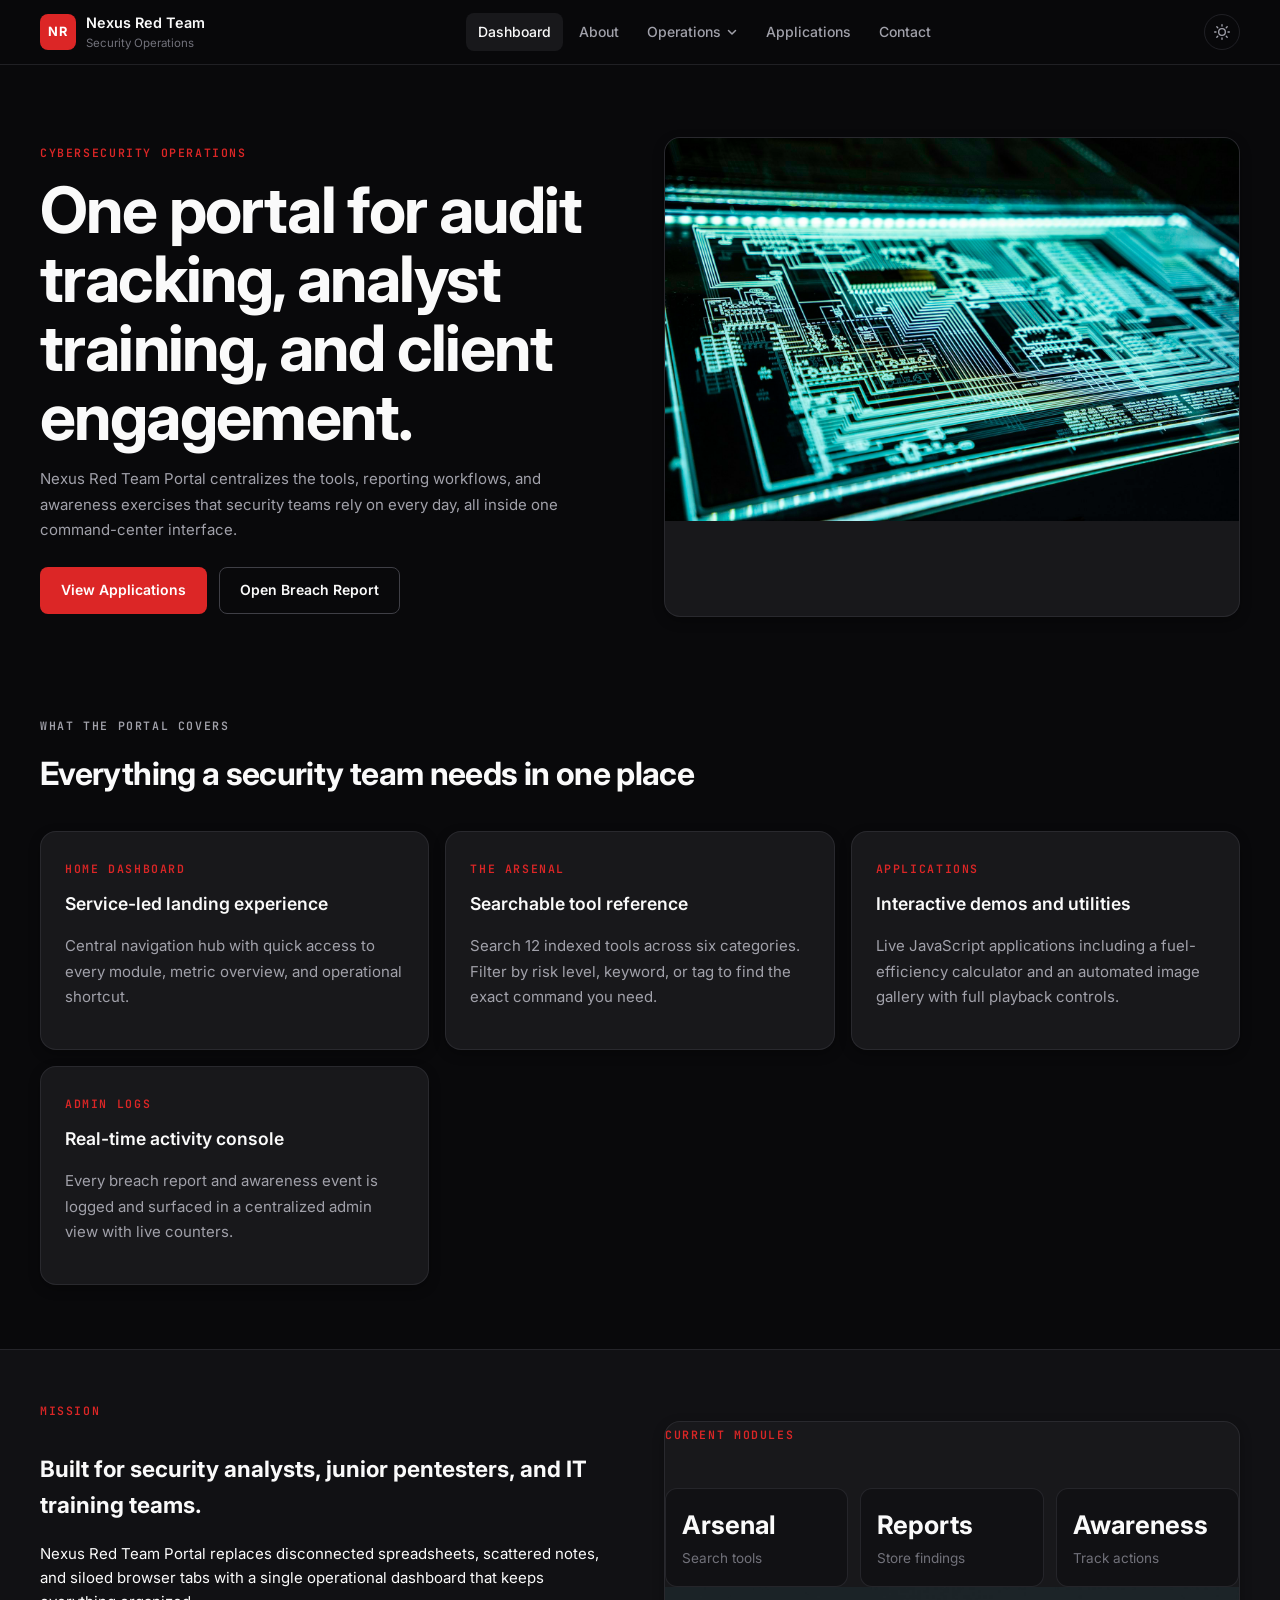
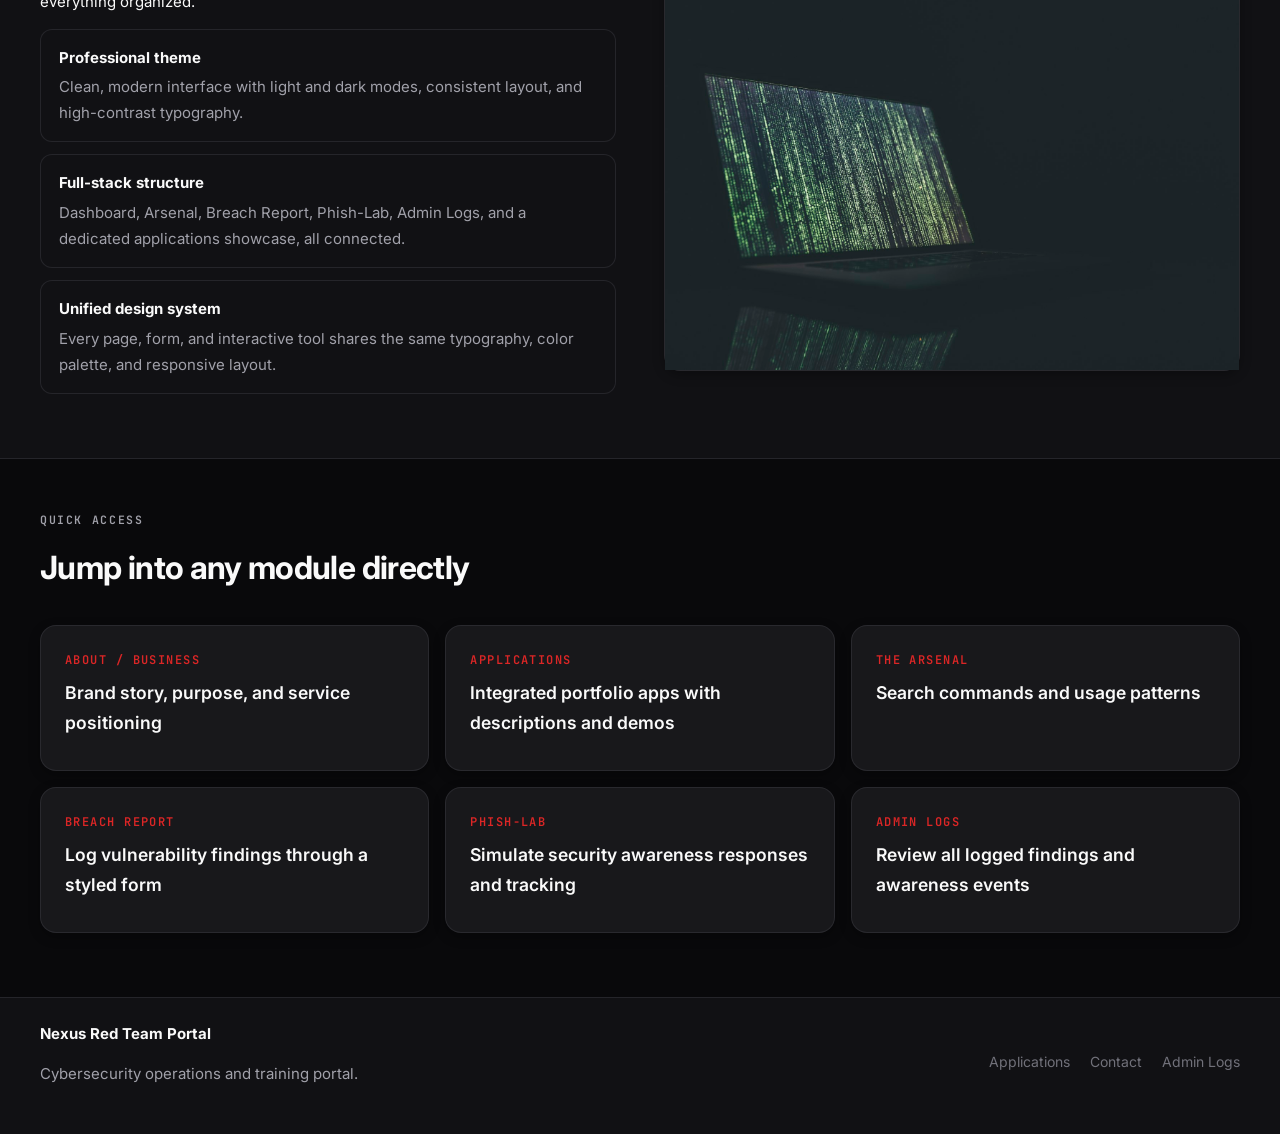
==== commit 23a79092: "Add files via upload" ====
--- a/index.html
+++ b/index.html
@@ -4,7 +4,7 @@
     <meta charset="UTF-8">
     <meta name="viewport" content="width=device-width, initial-scale=1.0">
     <script>(function(){var t=localStorage.getItem("nexusTheme");if(t){document.documentElement.setAttribute("data-theme",t)}})()</script>
-    <meta name="description" content="Nexus Red Team Portal is a cybersecurity consulting and training prototype with security operations pages and interactive applications.">
+    <meta name="description" content="Nexus Red Team Portal is a cybersecurity operations dashboard for audit tracking, tool reference, and security awareness training.">
     <title>Nexus Red Team Portal | Home Dashboard</title>
     <link rel="preconnect" href="https://fonts.googleapis.com">
     <link rel="preconnect" href="https://fonts.gstatic.com" crossorigin>
@@ -16,7 +16,7 @@
         <div class="container nav-shell">
             <a class="brand" href="index.html">
                 <span class="brand-mark">NR</span>
-                <span class="brand-copy"><strong>Nexus Red Team</strong><span>Portal Prototype</span></span>
+                <span class="brand-copy"><strong>Nexus Red Team</strong><span>Security Operations</span></span>
             </a>
             <button class="nav-toggle" type="button" aria-expanded="false" aria-controls="siteNav">
                 <span></span><span></span><span></span>
@@ -46,9 +46,9 @@
         <section class="hero hero-home">
             <div class="container hero-grid">
                 <div class="hero-copy">
-                    <p class="eyebrow">Cybersecurity Operations Prototype</p>
-                    <h1>One portal for audit tracking, analyst training, and client-facing demos.</h1>
-                    <p class="hero-text">Nexus Red Team Portal turns the requirements document into a polished multi-page business website. It combines service messaging, operational prototype pages, and working JavaScript applications inside one consistent experience.</p>
+                    <p class="eyebrow">Cybersecurity Operations</p>
+                    <h1>One portal for audit tracking, analyst training, and client engagement.</h1>
+                    <p class="hero-text">Nexus Red Team Portal centralizes the tools, reporting workflows, and awareness exercises that security teams rely on every day, all inside one command-center interface.</p>
                     <div class="hero-actions">
                         <a class="button button-primary" href="applications.html">View Applications</a>
                         <a class="button button-secondary" href="report.html">Open Breach Report</a>
@@ -65,28 +65,28 @@
             <div class="container">
                 <div class="section-heading">
                     <p class="eyebrow">What The Portal Covers</p>
-                    <h2>Built to match both course instructions and the requirements document</h2>
+                    <h2>Everything a security team needs in one place</h2>
                 </div>
                 <div class="feature-grid">
                     <article class="feature-card">
                         <span class="feature-kicker">Home Dashboard</span>
                         <h3>Service-led landing experience</h3>
-                        <p>Introduces the business concept, highlights capabilities, and routes visitors into core prototype modules.</p>
+                        <p>Central navigation hub with quick access to every module, metric overview, and operational shortcut.</p>
                     </article>
                     <article class="feature-card">
                         <span class="feature-kicker">The Arsenal</span>
                         <h3>Searchable tool reference</h3>
-                        <p>A JavaScript-powered searchable database simulates the future SQL-backed tool syntax library described in the requirements document.</p>
+                        <p>Search 12 indexed tools across six categories. Filter by risk level, keyword, or tag to find the exact command you need.</p>
                     </article>
                     <article class="feature-card">
                         <span class="feature-kicker">Applications</span>
-                        <h3>Course work integrated into brand</h3>
-                        <p>The MPG calculator and auto image slider are embedded directly into the portal design system as working demos.</p>
+                        <h3>Interactive demos and utilities</h3>
+                        <p>Live JavaScript applications including a fuel-efficiency calculator and an automated image gallery with full playback controls.</p>
                     </article>
                     <article class="feature-card">
                         <span class="feature-kicker">Admin Logs</span>
-                        <h3>Prototype data review layer</h3>
-                        <p>Client-side log storage demonstrates how report and awareness data could flow into an admin console before backend development.</p>
+                        <h3>Real-time activity console</h3>
+                        <p>Every breach report and awareness event is logged and surfaced in a centralized admin view with live counters.</p>
                     </article>
                 </div>
             </div>
@@ -96,20 +96,20 @@
             <div class="container split-layout">
                 <div>
                     <p class="eyebrow">Mission</p>
-                    <h2>Designed for cybersecurity students, junior pentesters, and training teams.</h2>
-                    <p>Nexus Red Team Portal centralizes scattered notes, tool syntax, findings intake, and training exercises. The prototype presents that idea as a business-ready interface instead of a loose set of class files.</p>
+                    <h2>Built for security analysts, junior pentesters, and IT training teams.</h2>
+                    <p>Nexus Red Team Portal replaces disconnected spreadsheets, scattered notes, and siloed browser tabs with a single operational dashboard that keeps everything organized.</p>
                     <div class="bullet-stack">
                         <div class="bullet-item">
                             <strong>Professional theme</strong>
                             <span>Clean, modern interface with light and dark modes, consistent layout, and high-contrast typography.</span>
                         </div>
                         <div class="bullet-item">
-                            <strong>Prototype alignment</strong>
-                            <span>Includes Home, About, Contact, Applications, plus the site-model pages from the requirements document.</span>
+                            <strong>Full-stack structure</strong>
+                            <span>Dashboard, Arsenal, Breach Report, Phish-Lab, Admin Logs, and a dedicated applications showcase, all connected.</span>
                         </div>
                         <div class="bullet-item">
-                            <strong>Course integration</strong>
-                            <span>Apps are visually embedded into the brand instead of appearing as unrelated standalone exercises.</span>
+                            <strong>Unified design system</strong>
+                            <span>Every page, form, and interactive tool shares the same typography, color palette, and responsive layout.</span>
                         </div>
                     </div>
                 </div>
@@ -138,7 +138,7 @@
             <div class="container">
                 <div class="section-heading">
                     <p class="eyebrow">Quick Access</p>
-                    <h2>Move through the prototype like a real operations website</h2>
+                    <h2>Jump into any module directly</h2>
                 </div>
                 <div class="page-grid">
                     <a class="page-card" href="about.html">
@@ -163,7 +163,7 @@
                     </a>
                     <a class="page-card" href="admin-logs.html">
                         <span>Admin Logs</span>
-                        <strong>Review locally stored prototype data tables</strong>
+                        <strong>Review all logged findings and awareness events</strong>
                     </a>
                 </div>
             </div>
@@ -174,7 +174,7 @@
         <div class="container footer-grid">
             <div>
                 <strong>Nexus Red Team Portal</strong>
-                <p>Final term project prototype for client-side programming.</p>
+                <p>Cybersecurity operations and training portal.</p>
             </div>
             <div class="footer-links">
                 <a href="applications.html">Applications</a>
--- a/css/style.css
+++ b/css/style.css
@@ -1,5 +1,5 @@
 /* ═══════════════════════════════════════════════
-   Nexus Red Team Portal — Professional Theme
+   Nexus Red Team Portal - Professional Theme
    ═══════════════════════════════════════════════ */
 
 /* ─── Design Tokens ─── */
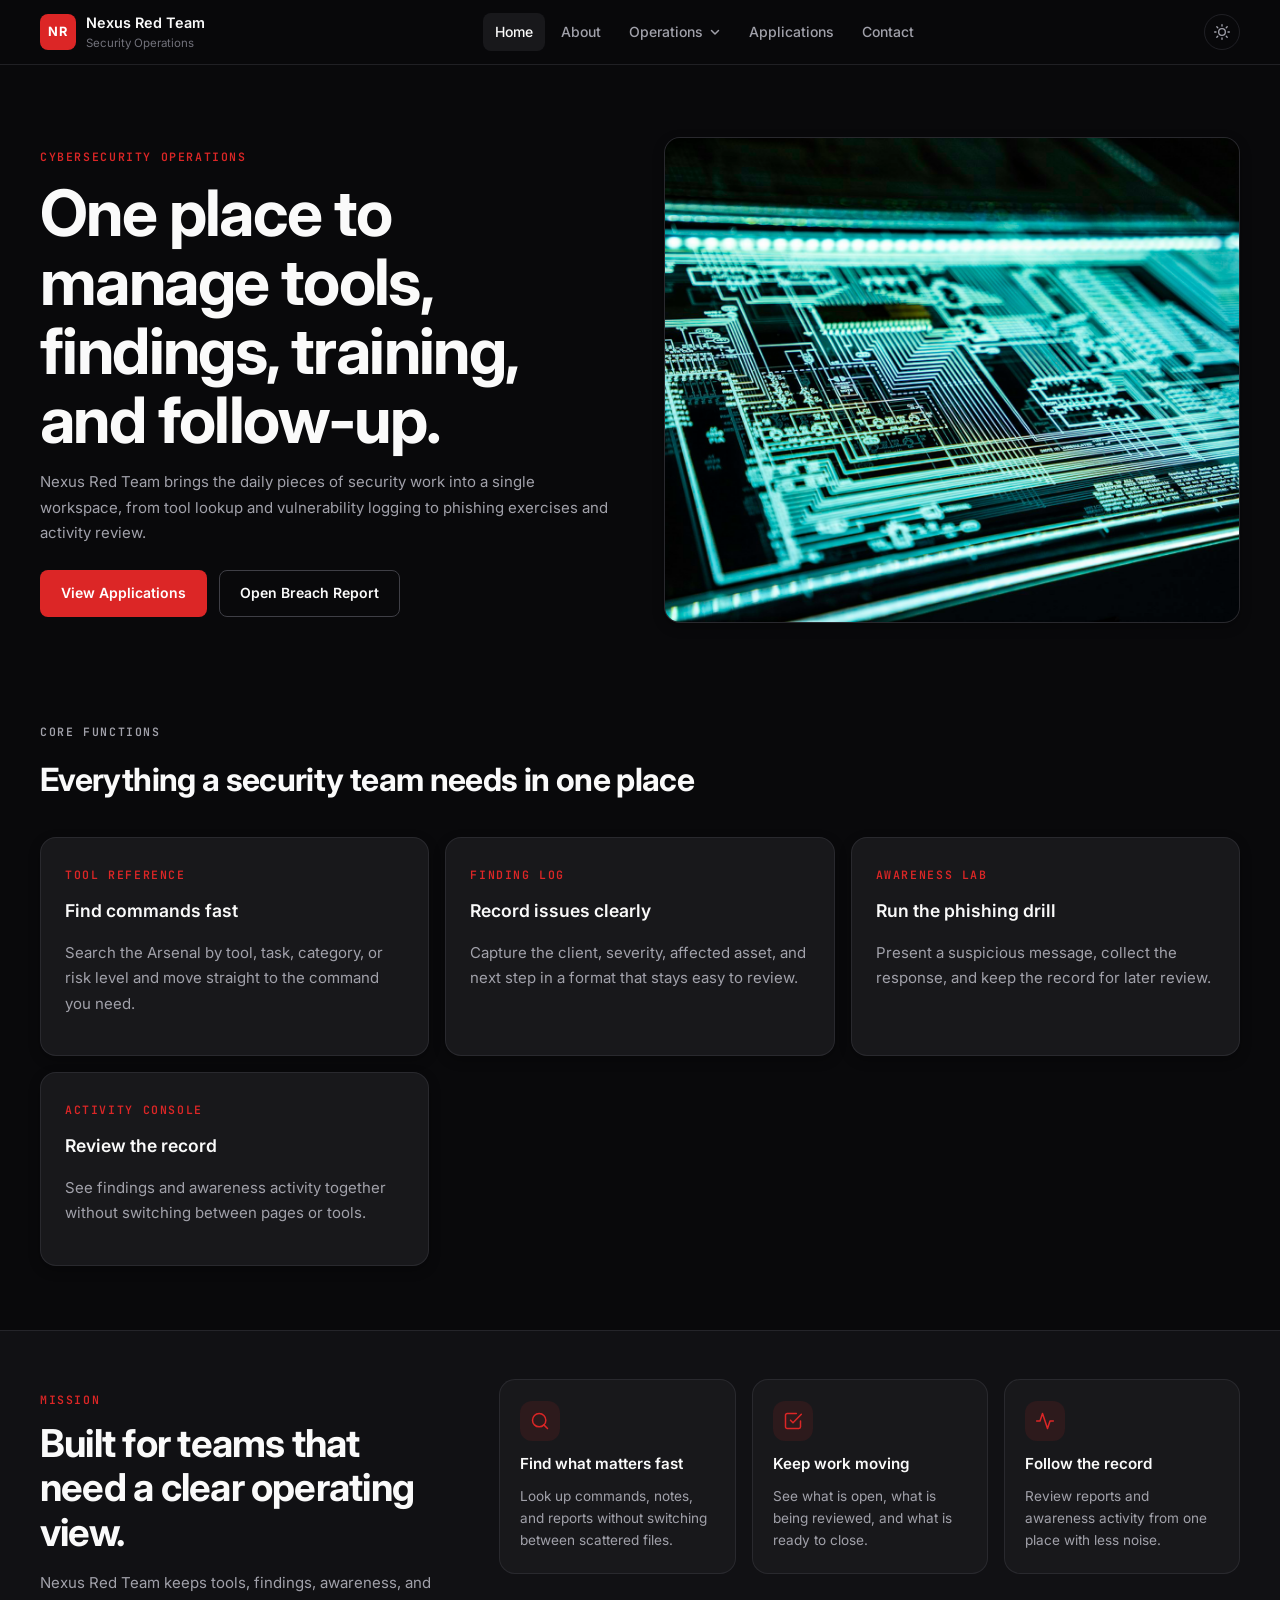
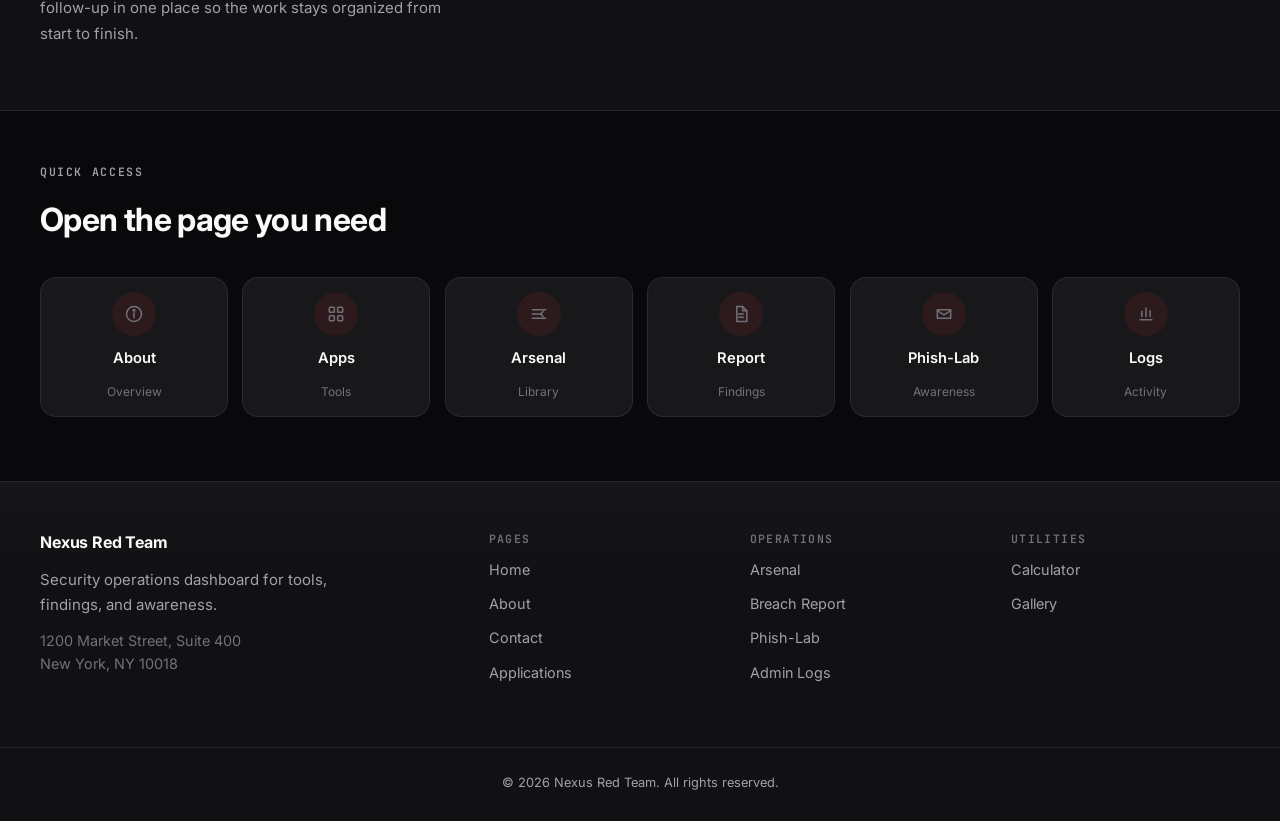
==== commit 2de45210: "Add files via upload" ====
--- a/index.html
+++ b/index.html
@@ -4,11 +4,11 @@
     <meta charset="UTF-8">
     <meta name="viewport" content="width=device-width, initial-scale=1.0">
     <script>(function(){var t=localStorage.getItem("nexusTheme");if(t){document.documentElement.setAttribute("data-theme",t)}})()</script>
-    <meta name="description" content="Nexus Red Team Portal is a cybersecurity operations dashboard for audit tracking, tool reference, and security awareness training.">
-    <title>Nexus Red Team Portal | Home Dashboard</title>
+    <meta name="description" content="Nexus Red Team Portal is a cybersecurity operations dashboard for tool reference, findings, and awareness tracking.">
+    <title>Nexus Red Team Portal | Home</title>
     <link rel="preconnect" href="https://fonts.googleapis.com">
     <link rel="preconnect" href="https://fonts.gstatic.com" crossorigin>
-    <link href="https://fonts.googleapis.com/css2?family=Inter:wght@400;500;600;700&family=JetBrains+Mono:wght@400;500&display=swap" rel="stylesheet">
+    <link href="https://fonts.googleapis.com/css2?family=Inter:wght@400;500;600;700&amp;family=JetBrains+Mono:wght@400;500&amp;display=swap" rel="stylesheet">
     <link rel="stylesheet" href="css/style.css">
 </head>
 <body data-page="home">
@@ -22,7 +22,7 @@
                 <span></span><span></span><span></span>
             </button>
             <nav class="site-nav" id="siteNav" aria-label="Primary">
-                <a href="index.html">Dashboard</a>
+                <a href="index.html">Home</a>
                 <a href="about.html">About</a>
                 <div class="nav-dropdown">
                     <button class="nav-dropdown-toggle" type="button" aria-expanded="false">
@@ -47,8 +47,8 @@
             <div class="container hero-grid">
                 <div class="hero-copy">
                     <p class="eyebrow">Cybersecurity Operations</p>
-                    <h1>One portal for audit tracking, analyst training, and client engagement.</h1>
-                    <p class="hero-text">Nexus Red Team Portal centralizes the tools, reporting workflows, and awareness exercises that security teams rely on every day, all inside one command-center interface.</p>
+                    <h1>One place to manage tools, findings, training, and follow-up.</h1>
+                    <p class="hero-text">Nexus Red Team brings the daily pieces of security work into a single workspace, from tool lookup and vulnerability logging to phishing exercises and activity review.</p>
                     <div class="hero-actions">
                         <a class="button button-primary" href="applications.html">View Applications</a>
                         <a class="button button-secondary" href="report.html">Open Breach Report</a>
@@ -61,75 +61,70 @@
             </div>
         </section>
 
+
+
         <section class="section">
             <div class="container">
                 <div class="section-heading">
-                    <p class="eyebrow">What The Portal Covers</p>
+                    <p class="eyebrow">Core Functions</p>
                     <h2>Everything a security team needs in one place</h2>
                 </div>
                 <div class="feature-grid">
                     <article class="feature-card">
-                        <span class="feature-kicker">Home Dashboard</span>
-                        <h3>Service-led landing experience</h3>
-                        <p>Central navigation hub with quick access to every module, metric overview, and operational shortcut.</p>
-                    </article>
-                    <article class="feature-card">
-                        <span class="feature-kicker">The Arsenal</span>
-                        <h3>Searchable tool reference</h3>
-                        <p>Search 12 indexed tools across six categories. Filter by risk level, keyword, or tag to find the exact command you need.</p>
-                    </article>
-                    <article class="feature-card">
-                        <span class="feature-kicker">Applications</span>
-                        <h3>Interactive demos and utilities</h3>
-                        <p>Live JavaScript applications including a fuel-efficiency calculator and an automated image gallery with full playback controls.</p>
-                    </article>
-                    <article class="feature-card">
-                        <span class="feature-kicker">Admin Logs</span>
-                        <h3>Real-time activity console</h3>
-                        <p>Every breach report and awareness event is logged and surfaced in a centralized admin view with live counters.</p>
+                        <span class="feature-kicker">Tool Reference</span>
+                        <h3>Find commands fast</h3>
+                        <p>Search the Arsenal by tool, task, category, or risk level and move straight to the command you need.</p>
+                    </article>
+                    <article class="feature-card">
+                        <span class="feature-kicker">Finding Log</span>
+                        <h3>Record issues clearly</h3>
+                        <p>Capture the client, severity, affected asset, and next step in a format that stays easy to review.</p>
+                    </article>
+                    <article class="feature-card">
+                        <span class="feature-kicker">Awareness Lab</span>
+                        <h3>Run the phishing drill</h3>
+                        <p>Present a suspicious message, collect the response, and keep the record for later review.</p>
+                    </article>
+                    <article class="feature-card">
+                        <span class="feature-kicker">Activity Console</span>
+                        <h3>Review the record</h3>
+                        <p>See findings and awareness activity together without switching between pages or tools.</p>
                     </article>
                 </div>
             </div>
         </section>
 
         <section class="section section-alt">
-            <div class="container split-layout">
-                <div>
-                    <p class="eyebrow">Mission</p>
-                    <h2>Built for security analysts, junior pentesters, and IT training teams.</h2>
-                    <p>Nexus Red Team Portal replaces disconnected spreadsheets, scattered notes, and siloed browser tabs with a single operational dashboard that keeps everything organized.</p>
-                    <div class="bullet-stack">
-                        <div class="bullet-item">
-                            <strong>Professional theme</strong>
-                            <span>Clean, modern interface with light and dark modes, consistent layout, and high-contrast typography.</span>
+            <div class="container">
+                <div class="mission-band">
+                    <div class="mission-copy">
+                        <p class="eyebrow">Mission</p>
+                        <h2>Built for teams that need a clear operating view.</h2>
+                        <p>Nexus Red Team keeps tools, findings, awareness, and follow-up in one place so the work stays organized from start to finish.</p>
+                    </div>
+                    <div class="mission-pillars">
+                        <div class="mission-pillar">
+                            <div class="pillar-icon">
+                                <svg viewBox="0 0 24 24" fill="none" stroke="currentColor" stroke-width="1.8" stroke-linecap="round" stroke-linejoin="round"><circle cx="11" cy="11" r="8"/><path d="m21 21-4.35-4.35"/></svg>
+                            </div>
+                            <strong>Find what matters fast</strong>
+                            <span>Look up commands, notes, and reports without switching between scattered files.</span>
                         </div>
-                        <div class="bullet-item">
-                            <strong>Full-stack structure</strong>
-                            <span>Dashboard, Arsenal, Breach Report, Phish-Lab, Admin Logs, and a dedicated applications showcase, all connected.</span>
+                        <div class="mission-pillar">
+                            <div class="pillar-icon">
+                                <svg viewBox="0 0 24 24" fill="none" stroke="currentColor" stroke-width="1.8" stroke-linecap="round" stroke-linejoin="round"><path d="M9 11l3 3L22 4"/><path d="M21 12v7a2 2 0 0 1-2 2H5a2 2 0 0 1-2-2V5a2 2 0 0 1 2-2h11"/></svg>
+                            </div>
+                            <strong>Keep work moving</strong>
+                            <span>See what is open, what is being reviewed, and what is ready to close.</span>
                         </div>
-                        <div class="bullet-item">
-                            <strong>Unified design system</strong>
-                            <span>Every page, form, and interactive tool shares the same typography, color palette, and responsive layout.</span>
+                        <div class="mission-pillar">
+                            <div class="pillar-icon">
+                                <svg viewBox="0 0 24 24" fill="none" stroke="currentColor" stroke-width="1.8" stroke-linecap="round" stroke-linejoin="round"><polyline points="22 12 18 12 15 21 9 3 6 12 2 12"/></svg>
+                            </div>
+                            <strong>Follow the record</strong>
+                            <span>Review reports and awareness activity from one place with less noise.</span>
                         </div>
                     </div>
-                </div>
-                <div class="insight-panel glass-card">
-                    <p class="panel-label">Current Modules</p>
-                    <div class="mini-metric-row">
-                        <div>
-                            <strong>Arsenal</strong>
-                            <span>Search tools</span>
-                        </div>
-                        <div>
-                            <strong>Reports</strong>
-                            <span>Store findings</span>
-                        </div>
-                        <div>
-                            <strong>Awareness</strong>
-                            <span>Track actions</span>
-                        </div>
-                    </div>
-                    <img src="images/stock/security-dashboard.jpg" alt="Cybersecurity dashboard on a laptop screen">
                 </div>
             </div>
         </section>
@@ -138,32 +133,50 @@
             <div class="container">
                 <div class="section-heading">
                     <p class="eyebrow">Quick Access</p>
-                    <h2>Jump into any module directly</h2>
-                </div>
-                <div class="page-grid">
-                    <a class="page-card" href="about.html">
-                        <span>About / Business</span>
-                        <strong>Brand story, purpose, and service positioning</strong>
-                    </a>
-                    <a class="page-card" href="applications.html">
-                        <span>Applications</span>
-                        <strong>Integrated portfolio apps with descriptions and demos</strong>
-                    </a>
-                    <a class="page-card" href="arsenal.html">
-                        <span>The Arsenal</span>
-                        <strong>Search commands and usage patterns</strong>
-                    </a>
-                    <a class="page-card" href="report.html">
-                        <span>Breach Report</span>
-                        <strong>Log vulnerability findings through a styled form</strong>
-                    </a>
-                    <a class="page-card" href="phish-lab.html">
-                        <span>Phish-Lab</span>
-                        <strong>Simulate security awareness responses and tracking</strong>
-                    </a>
-                    <a class="page-card" href="admin-logs.html">
-                        <span>Admin Logs</span>
-                        <strong>Review all logged findings and awareness events</strong>
+                    <h2>Open the page you need</h2>
+                </div>
+                <div class="quick-link-grid">
+                    <a class="quick-link" href="about.html" data-tooltip="Service overview and team focus">
+                        <span class="quick-link-icon" aria-hidden="true">
+                            <svg viewBox="0 0 24 24" fill="none" stroke="currentColor" stroke-width="1.8" stroke-linecap="round" stroke-linejoin="round"><circle cx="12" cy="12" r="9"></circle><path d="M12 10.5v6"></path><circle cx="12" cy="7.5" r="1"></circle></svg>
+                        </span>
+                        <strong>About</strong>
+                        <span>Overview</span>
+                    </a>
+                    <a class="quick-link" href="applications.html" data-tooltip="Two live tools and their use cases">
+                        <span class="quick-link-icon" aria-hidden="true">
+                            <svg viewBox="0 0 24 24" fill="none" stroke="currentColor" stroke-width="1.8" stroke-linecap="round" stroke-linejoin="round"><rect x="4" y="4" width="6" height="6" rx="1"></rect><rect x="14" y="4" width="6" height="6" rx="1"></rect><rect x="4" y="14" width="6" height="6" rx="1"></rect><rect x="14" y="14" width="6" height="6" rx="1"></rect></svg>
+                        </span>
+                        <strong>Apps</strong>
+                        <span>Tools</span>
+                    </a>
+                    <a class="quick-link" href="arsenal.html" data-tooltip="Command library and assessment reference">
+                        <span class="quick-link-icon" aria-hidden="true">
+                            <svg viewBox="0 0 24 24" fill="none" stroke="currentColor" stroke-width="1.8" stroke-linecap="round" stroke-linejoin="round"><path d="M4 7h16"></path><path d="M4 12h10"></path><path d="M4 17h16"></path><path d="M14 12l3-3"></path><path d="M14 12l3 3"></path></svg>
+                        </span>
+                        <strong>Arsenal</strong>
+                        <span>Library</span>
+                    </a>
+                    <a class="quick-link" href="report.html" data-tooltip="Log findings and follow-up actions">
+                        <span class="quick-link-icon" aria-hidden="true">
+                            <svg viewBox="0 0 24 24" fill="none" stroke="currentColor" stroke-width="1.8" stroke-linecap="round" stroke-linejoin="round"><path d="M7 3h7l5 5v13H7z"></path><path d="M14 3v5h5"></path><path d="M9 12h6"></path><path d="M9 16h6"></path></svg>
+                        </span>
+                        <strong>Report</strong>
+                        <span>Findings</span>
+                    </a>
+                    <a class="quick-link" href="phish-lab.html" data-tooltip="Practice spotting suspicious messages">
+                        <span class="quick-link-icon" aria-hidden="true">
+                            <svg viewBox="0 0 24 24" fill="none" stroke="currentColor" stroke-width="1.8" stroke-linecap="round" stroke-linejoin="round"><path d="M4 7h16v10H4z"></path><path d="M4 8l8 5 8-5"></path></svg>
+                        </span>
+                        <strong>Phish-Lab</strong>
+                        <span>Awareness</span>
+                    </a>
+                    <a class="quick-link" href="admin-logs.html" data-tooltip="Review findings and training activity">
+                        <span class="quick-link-icon" aria-hidden="true">
+                            <svg viewBox="0 0 24 24" fill="none" stroke="currentColor" stroke-width="1.8" stroke-linecap="round" stroke-linejoin="round"><path d="M5 19h14"></path><path d="M7 15V9"></path><path d="M12 15V5"></path><path d="M17 15v-7"></path></svg>
+                        </span>
+                        <strong>Logs</strong>
+                        <span>Activity</span>
                     </a>
                 </div>
             </div>
@@ -172,18 +185,38 @@
 
     <footer class="site-footer">
         <div class="container footer-grid">
-            <div>
-                <strong>Nexus Red Team Portal</strong>
-                <p>Cybersecurity operations and training portal.</p>
-            </div>
-            <div class="footer-links">
-                <a href="applications.html">Applications</a>
-                <a href="contact.html">Contact</a>
-                <a href="admin-logs.html">Admin Logs</a>
-            </div>
+            <div class="footer-brand">
+                <strong>Nexus Red Team</strong>
+                <p>Security operations dashboard for tools, findings, and awareness.</p>
+                <address>1200 Market Street, Suite 400<br>New York, NY 10018</address>
+            </div>
+            <div class="footer-columns">
+                <div class="footer-column">
+                    <span class="footer-column-title">Pages</span>
+                    <a href="index.html">Home</a>
+                    <a href="about.html">About</a>
+                    <a href="contact.html">Contact</a>
+                    <a href="applications.html">Applications</a>
+                </div>
+                <div class="footer-column">
+                    <span class="footer-column-title">Operations</span>
+                    <a href="arsenal.html">Arsenal</a>
+                    <a href="report.html">Breach Report</a>
+                    <a href="phish-lab.html">Phish-Lab</a>
+                    <a href="admin-logs.html">Admin Logs</a>
+                </div>
+                <div class="footer-column">
+                    <span class="footer-column-title">Utilities</span>
+                    <a href="apps/miles-per-gallon.html">Calculator</a>
+                    <a href="apps/image-slider.html">Gallery</a>
+                </div>
+            </div>
+        </div>
+        <div class="footer-bottom">
+            <div class="container"><p class="footer-copyright">&copy; 2026 Nexus Red Team. All rights reserved.</p></div>
         </div>
     </footer>
 
     <script src="js/main.js"></script>
 </body>
-</html>+</html>
--- a/css/style.css
+++ b/css/style.css
@@ -413,7 +413,7 @@
 .hero-panel {
     position: relative;
     overflow: hidden;
-    min-height: 480px;
+    height: clamp(360px, 38vw, 520px);
 }
 
 .hero-panel > img,
@@ -422,6 +422,7 @@
     width: 100%;
     height: 100%;
     object-fit: cover;
+    object-position: center;
 }
 
 .status-card {
@@ -539,6 +540,10 @@
     gap: 1rem;
 }
 
+.app-grid {
+    grid-template-columns: repeat(2, 1fr);
+}
+
 .feature-card,
 .page-card,
 .app-card,
@@ -613,36 +618,456 @@
     margin-bottom: 0.3rem;
 }
 
+.detail-item span {
+    display: block;
+    color: var(--text-secondary);
+    line-height: 1.6;
+}
+
+/* ─── Content Panels ─── */
+.content-panel,
+.glance-panel,
+.contact-note-panel,
+.contact-summary {
+    padding: 1.5rem;
+    border: 1px solid var(--border);
+    background: var(--surface);
+    border-radius: var(--radius-lg);
+    box-shadow: var(--shadow);
+}
+
+.home-slider-layout {
+    display: grid;
+    grid-template-columns: minmax(0, 0.84fr) minmax(0, 1.16fr);
+    gap: 2rem;
+    align-items: start;
+}
+
+.home-slider-copy h2 {
+    margin: 0 0 0.75rem;
+    font-size: clamp(1.55rem, 2.8vw, 2.3rem);
+    line-height: 1.12;
+    letter-spacing: -0.02em;
+}
+
+.home-slider-copy > p:not(.eyebrow) {
+    margin: 0 0 1.1rem;
+}
+
+.glance-grid,
+.contact-summary-grid {
+    display: grid;
+    gap: 0.75rem;
+    margin-top: 1rem;
+}
+
+.glance-card,
+.contact-summary-card {
+    padding: 1rem;
+    border-radius: var(--radius);
+    border: 1px solid var(--border);
+    background: var(--bg-raised);
+}
+
+.glance-card span,
+.contact-summary-card span {
+    display: block;
+    color: var(--accent);
+    font-size: 0.72rem;
+    font-weight: 600;
+    text-transform: uppercase;
+    letter-spacing: 0.12em;
+    font-family: var(--font-mono);
+    margin-bottom: 0.35rem;
+}
+
+.glance-card strong,
+.contact-summary-card strong {
+    display: block;
+    margin-bottom: 0.35rem;
+    font-size: 1rem;
+}
+
+.glance-card p,
+.contact-summary-card p,
+.contact-note-panel p {
+    color: var(--text-secondary);
+    margin: 0;
+}
+
+.contact-note-list {
+    list-style: none;
+    display: grid;
+    gap: 0.75rem;
+    padding: 0;
+    margin: 1rem 0 1.25rem;
+}
+
+.contact-note-list li {
+    padding: 0.95rem 1rem;
+    border-radius: var(--radius);
+    border: 1px solid var(--border);
+    background: var(--bg-raised);
+    color: var(--text-secondary);
+}
+
+.contact-callout {
+    display: grid;
+    gap: 0.35rem;
+    padding: 1rem;
+    border-radius: var(--radius);
+    border: 1px solid var(--border);
+    background: var(--accent-subtle);
+}
+
+.contact-callout span {
+    color: var(--accent);
+    font-family: var(--font-mono);
+    font-size: 0.72rem;
+    font-weight: 600;
+    letter-spacing: 0.12em;
+    text-transform: uppercase;
+}
+
+.contact-callout strong {
+    font-size: 1rem;
+}
+
+/* ─── Service Positioning ─── */
+.positioning-metrics {
+    display: grid;
+    grid-template-columns: repeat(3, minmax(0, 1fr));
+    gap: 0.8rem;
+    margin: 1.5rem 0 0.25rem;
+}
+
+.positioning-metric {
+    padding: 1rem;
+    border-radius: var(--radius);
+    border: 1px solid var(--border);
+    background: linear-gradient(180deg, rgba(255, 255, 255, 0.02), transparent), var(--bg-raised);
+    box-shadow: var(--shadow-sm);
+}
+
+.positioning-metric span {
+    display: block;
+    margin-bottom: 0.45rem;
+    color: var(--accent);
+    font-size: 0.7rem;
+    font-weight: 600;
+    text-transform: uppercase;
+    letter-spacing: 0.12em;
+    font-family: var(--font-mono);
+}
+
+.positioning-metric strong {
+    display: block;
+    margin-bottom: 0.4rem;
+    font-size: 0.95rem;
+    line-height: 1.35;
+}
+
+.positioning-metric p {
+    margin: 0;
+    color: var(--text-secondary);
+    font-size: 0.84rem;
+    line-height: 1.6;
+}
+
+/* ─── FAQ Accordion ─── */
+.faq-accordion {
+    display: grid;
+    gap: 0.75rem;
+    margin-top: 1.25rem;
+}
+
+.faq-item {
+    position: relative;
+    border: 1px solid var(--border);
+    border-radius: var(--radius-lg);
+    background: linear-gradient(180deg, rgba(255, 255, 255, 0.025), transparent), var(--bg-raised);
+    overflow: hidden;
+    box-shadow: var(--shadow-sm);
+    transition: border-color 0.25s ease, transform 0.25s ease, box-shadow 0.25s ease, background 0.25s ease;
+}
+
+.faq-item::before {
+    content: '';
+    position: absolute;
+    inset: 0 auto 0 0;
+    width: 3px;
+    background: linear-gradient(180deg, var(--accent) 0%, rgba(220, 38, 38, 0) 100%);
+    opacity: 0;
+    transition: opacity 0.25s ease;
+}
+
+.faq-item summary {
+    display: flex;
+    align-items: center;
+    gap: 0.85rem;
+    padding: 1rem 1.1rem;
+    min-height: 4.75rem;
+    cursor: pointer;
+    list-style: none;
+    user-select: none;
+}
+
+.faq-item summary::-webkit-details-marker {
+    display: none;
+}
+
+.faq-item summary span {
+    display: inline-flex;
+    align-items: center;
+    justify-content: center;
+    width: 2rem;
+    height: 2rem;
+    border-radius: var(--radius-full);
+    background: var(--accent-subtle);
+    color: var(--accent);
+    font-family: var(--font-mono);
+    font-size: 0.72rem;
+    font-weight: 600;
+    flex-shrink: 0;
+}
+
+.faq-item summary strong {
+    flex: 1;
+    font-size: 1rem;
+    font-weight: 600;
+    color: var(--text);
+}
+
+.faq-item summary::after {
+    content: '';
+    width: 0.72rem;
+    height: 0.72rem;
+    margin-left: auto;
+    border-right: 1.5px solid currentColor;
+    border-bottom: 1.5px solid currentColor;
+    color: var(--text-muted);
+    transform: rotate(45deg);
+    transition: transform 0.25s ease, color 0.25s ease;
+    flex-shrink: 0;
+}
+
+.faq-item:hover {
+    transform: translateY(-2px);
+    border-color: rgba(220, 38, 38, 0.18);
+}
+
+.faq-item[open],
+.faq-item.is-open {
+    border-color: rgba(220, 38, 38, 0.28);
+    background: linear-gradient(180deg, rgba(220, 38, 38, 0.08), transparent 42%), var(--surface);
+    box-shadow: var(--shadow);
+}
+
+.faq-item[open]::before,
+.faq-item.is-open::before {
+    opacity: 1;
+}
+
+.faq-item[open] summary::after,
+.faq-item.is-open summary::after {
+    transform: rotate(225deg);
+    color: var(--accent);
+}
+
+.faq-body {
+    padding: 0 1.1rem 1rem 3.85rem;
+    border-top: 1px solid transparent;
+    color: var(--text-secondary);
+}
+
+.faq-item[open] .faq-body,
+.faq-item.is-open .faq-body {
+    border-top-color: rgba(220, 38, 38, 0.12);
+}
+
+.faq-body p {
+    margin: 0;
+    max-width: 54ch;
+}
+
+/* ─── Quick Access ─── */
+.quick-link-grid {
+    display: grid;
+    grid-template-columns: repeat(6, minmax(0, 1fr));
+    gap: 0.9rem;
+}
+
+.quick-link {
+    position: relative;
+    display: grid;
+    justify-items: center;
+    gap: 0.7rem;
+    padding: 1rem 0.8rem;
+    min-height: 118px;
+    border: 1px solid var(--border);
+    background: var(--surface);
+    border-radius: var(--radius-lg);
+    text-align: center;
+    transition: transform 0.15s, border-color 0.15s, box-shadow 0.15s, background 0.15s;
+}
+
+.quick-link:hover,
+.quick-link:focus-visible {
+    transform: translateY(-1px);
+    border-color: var(--border-strong);
+    background: var(--surface-hover);
+    box-shadow: var(--shadow);
+}
+
+.quick-link-icon {
+    width: 44px;
+    height: 44px;
+    border-radius: var(--radius-full);
+    display: grid;
+    place-items: center;
+    color: var(--accent);
+    background: var(--accent-subtle);
+}
+
+.quick-link-icon svg {
+    width: 20px;
+    height: 20px;
+}
+
+.quick-link strong {
+    display: block;
+    font-size: 0.92rem;
+    font-weight: 600;
+}
+
+.quick-link span {
+    color: var(--text-muted);
+    font-size: 0.75rem;
+}
+
+.quick-link::after {
+    content: attr(data-tooltip);
+    position: absolute;
+    left: 50%;
+    bottom: calc(100% + 0.65rem);
+    transform: translateX(-50%) translateY(6px);
+    opacity: 0;
+    pointer-events: none;
+    white-space: nowrap;
+    padding: 0.45rem 0.7rem;
+    border-radius: var(--radius-sm);
+    border: 1px solid var(--border-strong);
+    background: var(--bg);
+    color: var(--text);
+    box-shadow: var(--shadow-lg);
+    font-size: 0.75rem;
+    transition: opacity 0.15s, transform 0.15s;
+    z-index: 3;
+}
+
+.quick-link:hover::after,
+.quick-link:focus-visible::after {
+    opacity: 1;
+    transform: translateX(-50%) translateY(0);
+}
+
 /* ─── Footer ─── */
 .site-footer {
     border-top: 1px solid var(--border);
-    padding: 1.5rem 0 2rem;
-    background: var(--bg-raised);
+    padding: 3rem 0 1.75rem;
+    background: linear-gradient(180deg, rgba(255, 255, 255, 0.018), transparent 30%), var(--bg-raised);
     margin-top: auto;
     transition: background 0.3s;
 }
 
 .footer-grid {
-    display: flex;
+    display: grid;
+    grid-template-columns: minmax(0, 1.05fr) minmax(0, 1.95fr);
+    gap: 2.75rem;
+    align-items: start;
+    padding-bottom: 1.35rem;
+}
+
+.footer-brand {
+    display: grid;
+    gap: 0.7rem;
+    align-content: start;
+    max-width: 360px;
+}
+
+.footer-brand strong {
+    font-size: 1rem;
+    letter-spacing: -0.01em;
+}
+
+.footer-brand p {
+    margin: 0;
+    color: var(--text-secondary);
+    max-width: 32ch;
+}
+
+.footer-brand address {
+    font-style: normal;
+    color: var(--text-muted);
+    line-height: 1.6;
+    font-size: 0.9rem;
+    margin-top: auto;
+}
+
+.footer-columns {
+    display: grid;
+    grid-template-columns: repeat(3, minmax(0, 1fr));
+    gap: 2rem;
+}
+
+.footer-column {
+    display: grid;
+    gap: 0.55rem;
+    align-content: start;
+}
+
+.footer-column-title {
+    color: var(--text-muted);
+    font-family: var(--font-mono);
+    font-size: 0.72rem;
+    font-weight: 600;
+    letter-spacing: 0.12em;
+    text-transform: uppercase;
+}
+
+.footer-column a {
+    display: inline-flex;
     align-items: center;
-    justify-content: space-between;
-    gap: 1rem;
-}
-
-.footer-links {
-    display: flex;
-    gap: 1.25rem;
-    flex-wrap: wrap;
-}
-
-.footer-links a {
-    color: var(--text-muted);
-    font-size: 0.875rem;
-    transition: color 0.2s;
-}
-
-.footer-links a:hover {
+    width: fit-content;
+    padding: 0.12rem 0;
+    color: var(--text-secondary);
+    font-size: 0.9rem;
+    position: relative;
+    transition: color 0.2s ease;
+}
+
+.footer-column a::after {
+    content: '';
+    position: absolute;
+    left: 0;
+    right: 0;
+    bottom: 0;
+    height: 1px;
+    background: currentColor;
+    opacity: 0;
+    transform: scaleX(0.35);
+    transform-origin: left;
+    transition: opacity 0.2s ease, transform 0.2s ease;
+}
+
+.footer-column a:hover {
     color: var(--text);
+}
+
+.footer-column a:hover::after,
+.footer-column a:focus-visible::after {
+    opacity: 0.28;
+    transform: scaleX(1);
 }
 
 /* ─── Page hero ─── */
@@ -651,7 +1076,7 @@
 }
 
 .page-hero-image {
-    min-height: 400px;
+    height: clamp(320px, 34vw, 460px);
     overflow: hidden;
     border-radius: var(--radius-lg);
     border: 1px solid var(--border);
@@ -853,6 +1278,16 @@
     padding: 0.85rem 1rem;
 }
 
+.slider-thumbs {
+    display: grid;
+    grid-template-columns: repeat(4, minmax(0, 1fr));
+    align-items: stretch;
+    gap: 0.75rem;
+    padding-top: 0;
+    max-height: 200px;
+    overflow: hidden;
+}
+
 .slider-controls button,
 .thumb-button,
 .ghost-button {
@@ -873,10 +1308,44 @@
     border-color: var(--border-strong);
 }
 
+.thumb-button {
+    display: flex;
+    flex-direction: column;
+    gap: 0.45rem;
+    padding: 0.45rem;
+    text-align: left;
+    overflow: hidden;
+}
+
+.thumb-image {
+    display: block;
+    border-radius: calc(var(--radius-sm) - 1px);
+    overflow: hidden;
+    background: var(--bg-raised);
+}
+
+.thumb-image img {
+    display: block;
+    width: 100%;
+    height: clamp(56px, 11vw, 84px);
+    object-fit: cover;
+}
+
+.thumb-label {
+    display: block;
+    color: var(--text-secondary);
+    font-size: 0.72rem;
+    font-weight: 600;
+}
+
 .thumb-button.is-active {
     background: var(--accent-subtle);
     color: var(--accent);
     border-color: var(--accent);
+}
+
+.thumb-button.is-active .thumb-label {
+    color: var(--accent);
 }
 
 /* ─── App shell ─── */
@@ -1274,6 +1743,7 @@
     .table-grid,
     .story-grid,
     .app-grid-three,
+    .home-slider-layout,
     .hero-stats,
     .mini-metric-row,
     .metrics-row,
@@ -1281,6 +1751,7 @@
     .app-result-grid,
     .form-grid,
     .arsenal-hero-layout,
+    .phish-lab-shell,
     .phish-hero-layout,
     .app-shell .form-grid {
         grid-template-columns: 1fr;
@@ -1288,6 +1759,27 @@
 
     .arsenal-stats {
         justify-content: center;
+    }
+
+    .quick-link-grid {
+        grid-template-columns: repeat(3, minmax(0, 1fr));
+    }
+
+    .positioning-metrics,
+    .mindmap-legend {
+        grid-template-columns: repeat(2, minmax(0, 1fr));
+    }
+
+    .footer-grid {
+        grid-template-columns: 1fr;
+    }
+
+    .footer-brand {
+        max-width: none;
+    }
+
+    .footer-columns {
+        grid-template-columns: repeat(2, minmax(0, 1fr));
     }
 }
 
@@ -1341,6 +1833,11 @@
         background: transparent;
         padding: 0 0 0 1rem;
     }
+
+    .positioning-metrics,
+    .mindmap-legend {
+        grid-template-columns: 1fr;
+    }
 }
 
 @media (max-width: 640px) {
@@ -1359,9 +1856,811 @@
 
     .footer-grid,
     .slider-controls,
-    .slider-thumbs,
     .log-toolbar {
         flex-direction: column;
         align-items: stretch;
     }
-}
+
+    .quick-link-grid {
+        grid-template-columns: repeat(2, minmax(0, 1fr));
+    }
+
+    .footer-columns {
+        grid-template-columns: 1fr;
+    }
+
+    .mindmap-wrap {
+        padding: 1rem;
+    }
+
+    .faq-item summary {
+        align-items: flex-start;
+    }
+
+    .faq-body {
+        padding-left: 1.1rem;
+    }
+}
+
+/* ═══════════════════════════════════════════════
+   Extended Component Styles
+   ═══════════════════════════════════════════════ */
+
+/* ─── Mission Section (Dashboard) ─── */
+.mission-band {
+    display: grid;
+    grid-template-columns: minmax(0, 1fr) minmax(0, 1.8fr);
+    gap: 3rem;
+    align-items: start;
+}
+
+.mission-copy {
+    padding-top: 0.5rem;
+}
+
+.mission-copy h2 {
+    font-size: clamp(1.75rem, 3vw, 2.5rem);
+    line-height: 1.15;
+    font-weight: 700;
+    letter-spacing: -0.02em;
+    margin: 0 0 1rem;
+}
+
+.mission-copy > p:not(.eyebrow) {
+    color: var(--text-secondary);
+    line-height: 1.7;
+    margin: 0;
+}
+
+.mission-pillars {
+    display: grid;
+    grid-template-columns: repeat(3, 1fr);
+    gap: 1rem;
+}
+
+.mission-pillar {
+    display: grid;
+    gap: 0.65rem;
+    padding: 1.35rem 1.25rem;
+    border: 1px solid var(--border);
+    background: var(--surface);
+    border-radius: var(--radius-lg);
+    transition: border-color 0.2s, background 0.2s;
+}
+
+.mission-pillar:hover {
+    border-color: var(--border-strong);
+    background: var(--surface-hover);
+}
+
+.pillar-icon {
+    width: 40px;
+    height: 40px;
+    border-radius: var(--radius);
+    display: grid;
+    place-items: center;
+    background: var(--accent-subtle);
+    color: var(--accent);
+}
+
+.pillar-icon svg {
+    width: 20px;
+    height: 20px;
+}
+
+.mission-pillar strong {
+    font-size: 0.95rem;
+    font-weight: 600;
+    color: var(--text);
+}
+
+.mission-pillar span {
+    font-size: 0.85rem;
+    color: var(--text-secondary);
+    line-height: 1.6;
+}
+
+/* ─── Mind Map (About Page) ─── */
+.mindmap-wrap {
+    position: relative;
+    overflow: hidden;
+    isolation: isolate;
+    padding: 1.25rem;
+    border: 1px solid var(--border);
+    background: linear-gradient(180deg, rgba(255, 255, 255, 0.025), transparent), var(--surface);
+    border-radius: var(--radius-lg);
+    box-shadow: var(--shadow);
+    display: flex;
+    flex-direction: column;
+    gap: 0.75rem;
+}
+
+.mindmap-wrap::after {
+    content: '';
+    position: absolute;
+    right: -4rem;
+    bottom: -5rem;
+    width: 14rem;
+    height: 14rem;
+    border-radius: 50%;
+    background: radial-gradient(circle, rgba(220, 38, 38, 0.22) 0%, rgba(220, 38, 38, 0) 70%);
+    opacity: 0.7;
+    pointer-events: none;
+    z-index: 0;
+}
+
+.mindmap-label {
+    color: var(--accent);
+    text-transform: uppercase;
+    letter-spacing: 0.14em;
+    font-size: 0.72rem;
+    font-weight: 600;
+    font-family: var(--font-mono);
+}
+
+.mindmap-svg {
+    width: 100%;
+    height: auto;
+    display: block;
+    overflow: visible;
+    position: relative;
+    z-index: 1;
+}
+
+.mm-line {
+    stroke: var(--border-strong);
+    stroke-width: 1.5;
+    fill: none;
+    transition: stroke 0.25s;
+}
+
+.mm-hit {
+    stroke: transparent;
+    stroke-width: 22;
+    fill: none;
+}
+
+.mm-branch:hover .mm-line {
+    stroke: var(--accent);
+    stroke-width: 2;
+}
+
+.mm-node-circle {
+    fill: var(--bg-raised);
+    stroke: var(--border-strong);
+    stroke-width: 1.5;
+    transition: fill 0.2s, stroke 0.2s;
+}
+
+.mm-branch:hover .mm-node-circle {
+    fill: var(--accent-subtle);
+    stroke: var(--accent);
+}
+
+.mm-node-label {
+    fill: var(--text);
+    font-size: 13px;
+    font-weight: 600;
+    transition: fill 0.2s;
+    pointer-events: none;
+}
+
+.mm-branch:hover .mm-node-label {
+    fill: var(--accent);
+}
+
+.mm-node-sub {
+    fill: var(--text-muted);
+    font-size: 10px;
+    pointer-events: none;
+}
+
+.mm-center-circle {
+    fill: var(--accent);
+}
+
+.mm-center-title {
+    fill: #fff;
+    font-size: 13px;
+    font-weight: 700;
+    letter-spacing: 0.06em;
+    pointer-events: none;
+}
+
+.mm-center-sub {
+    fill: rgba(255, 255, 255, 0.75);
+    font-size: 10.5px;
+    font-weight: 500;
+    pointer-events: none;
+}
+
+.mm-branch {
+    cursor: pointer;
+}
+
+.mindmap-legend {
+    display: grid;
+    grid-template-columns: repeat(3, minmax(0, 1fr));
+    gap: 0.75rem;
+    position: relative;
+    z-index: 1;
+}
+
+.mindmap-legend-item {
+    padding: 0.95rem 1rem;
+    border-radius: var(--radius);
+    border: 1px solid var(--border);
+    background: linear-gradient(180deg, rgba(255, 255, 255, 0.02), transparent), var(--bg-raised);
+}
+
+.mindmap-legend-item strong {
+    display: block;
+    margin-bottom: 0.35rem;
+    font-size: 0.9rem;
+}
+
+.mindmap-legend-item span {
+    display: block;
+    color: var(--text-secondary);
+    font-size: 0.82rem;
+    line-height: 1.6;
+}
+
+/* ─── Severity / Status Badges ─── */
+.badge {
+    display: inline-flex;
+    align-items: center;
+    padding: 0.2rem 0.6rem;
+    border-radius: var(--radius-full);
+    font-size: 0.72rem;
+    font-weight: 600;
+    font-family: var(--font-mono);
+    letter-spacing: 0.04em;
+    white-space: nowrap;
+}
+
+.badge-low    { background: rgba(34, 197, 94, 0.12); color: #22c55e; }
+.badge-medium { background: rgba(234, 179, 8, 0.12); color: #eab308; }
+.badge-high   { background: rgba(239, 68, 68, 0.12); color: #ef4444; }
+.badge-critical { background: rgba(168, 85, 247, 0.12); color: #a855f7; }
+.badge-new        { background: rgba(59, 130, 246, 0.12); color: #3b82f6; }
+.badge-in-review  { background: rgba(234, 179, 8, 0.12); color: #eab308; }
+.badge-validated  { background: rgba(34, 197, 94, 0.12); color: #22c55e; }
+.badge-remediated { background: rgba(113, 113, 122, 0.15); color: var(--text-muted); }
+.badge-reported   { background: rgba(34, 197, 94, 0.10); color: #22c55e; }
+.badge-clicked    { background: rgba(239, 68, 68, 0.10); color: #ef4444; }
+
+/* ─── Admin Logs (Tabbed) ─── */
+.log-metrics {
+    display: grid;
+    grid-template-columns: repeat(2, 1fr);
+    gap: 1rem;
+    margin-bottom: 2rem;
+}
+
+.log-metric-cell {
+    padding: 1.5rem 1.75rem;
+    border: 1px solid var(--border);
+    background: var(--surface);
+    border-radius: var(--radius-lg);
+    box-shadow: var(--shadow-sm);
+    display: grid;
+    gap: 0.4rem;
+}
+
+.lmc-value {
+    font-size: 2.8rem;
+    font-weight: 700;
+    color: var(--text);
+    line-height: 1;
+    font-variant-numeric: tabular-nums;
+}
+
+.lmc-label {
+    color: var(--text-muted);
+    font-size: 0.75rem;
+    font-family: var(--font-mono);
+    text-transform: uppercase;
+    letter-spacing: 0.12em;
+}
+
+.lmc-sub {
+    color: var(--text-secondary);
+    font-size: 0.82rem;
+}
+
+.log-tabs {
+    display: flex;
+    gap: 0.25rem;
+    border-bottom: 1px solid var(--border);
+    margin-bottom: 1.75rem;
+}
+
+.log-tab {
+    padding: 0.65rem 1.35rem;
+    border: 1px solid transparent;
+    border-bottom: none;
+    background: transparent;
+    color: var(--text-muted);
+    border-radius: var(--radius-sm) var(--radius-sm) 0 0;
+    font-size: 0.875rem;
+    font-weight: 500;
+    cursor: pointer;
+    transition: color 0.15s, background 0.15s;
+    translate: 0 1px;
+}
+
+.log-tab.is-active {
+    background: var(--surface);
+    border-color: var(--border);
+    border-bottom-color: var(--surface);
+    color: var(--text);
+    font-weight: 600;
+}
+
+.log-tab:not(.is-active):hover {
+    color: var(--text-secondary);
+}
+
+.log-table-section {
+    display: none;
+}
+
+.log-table-section.is-active {
+    display: block;
+}
+
+.log-actions {
+    display: flex;
+    align-items: center;
+    justify-content: space-between;
+    gap: 1rem;
+    flex-wrap: wrap;
+}
+
+.log-actions h2 {
+    margin: 0;
+    font-size: 1.3rem;
+    font-weight: 700;
+}
+
+.log-empty-state {
+    padding: 3.5rem 1.5rem;
+    text-align: center;
+    border: 1px dashed var(--border);
+    border-radius: var(--radius-lg);
+    color: var(--text-muted);
+}
+
+.log-empty-state svg {
+    width: 36px;
+    height: 36px;
+    opacity: 0.25;
+    margin: 0 auto 1rem;
+    display: block;
+}
+
+.log-empty-state p {
+    margin: 0;
+    font-size: 0.88rem;
+}
+
+/* ─── Breach Report Redesign ─── */
+.report-severity-guide {
+    display: grid;
+    grid-template-columns: repeat(2, 1fr);
+    gap: 0.65rem;
+}
+
+.sev-entry {
+    display: flex;
+    align-items: flex-start;
+    gap: 0.75rem;
+    padding: 0.85rem 1rem;
+    border: 1px solid var(--border);
+    background: var(--bg-raised);
+    border-radius: var(--radius);
+}
+
+.sev-dot {
+    width: 10px;
+    height: 10px;
+    border-radius: 50%;
+    flex-shrink: 0;
+    margin-top: 0.2rem;
+}
+
+.sev-dot-low      { background: #22c55e; }
+.sev-dot-medium   { background: #eab308; }
+.sev-dot-high     { background: #ef4444; }
+.sev-dot-critical { background: #a855f7; }
+
+.sev-entry strong {
+    display: block;
+    font-size: 0.88rem;
+    font-weight: 600;
+}
+
+.sev-entry span {
+    display: block;
+    font-size: 0.78rem;
+    color: var(--text-muted);
+}
+
+.form-section-divider {
+    grid-column: 1 / -1;
+    display: flex;
+    align-items: center;
+    gap: 0.75rem;
+    margin: 0.5rem 0 0;
+    padding-top: 1rem;
+    border-top: 1px solid var(--border);
+    color: var(--text-muted);
+    font-size: 0.72rem;
+    font-weight: 600;
+    text-transform: uppercase;
+    letter-spacing: 0.1em;
+    font-family: var(--font-mono);
+}
+
+/* ─── Phish Lab Redesign ─── */
+.phish-lab-shell {
+    display: grid;
+    grid-template-columns: minmax(0, 1.35fr) minmax(320px, 0.9fr);
+    gap: 1.5rem;
+    align-items: start;
+}
+
+.phish-scenario-panel,
+.phish-sidebar-card {
+    padding: 1.35rem;
+    border: 1px solid var(--border);
+    background: var(--surface);
+    border-radius: var(--radius-lg);
+    box-shadow: var(--shadow);
+}
+
+.phish-panel-head {
+    display: grid;
+    gap: 1rem;
+    margin-bottom: 1.15rem;
+}
+
+.phish-panel-head h2,
+.phish-sidebar-card h2 {
+    margin: 0 0 0.55rem;
+    font-size: clamp(1.35rem, 2.3vw, 1.85rem);
+    line-height: 1.15;
+    letter-spacing: -0.02em;
+}
+
+.phish-panel-head p,
+.phish-playbook-intro {
+    margin: 0;
+    color: var(--text-secondary);
+}
+
+.phish-signal-row {
+    display: flex;
+    flex-wrap: wrap;
+    gap: 0.5rem;
+}
+
+.phish-signal {
+    display: inline-flex;
+    align-items: center;
+    padding: 0.38rem 0.72rem;
+    border-radius: var(--radius-full);
+    border: 1px solid var(--border);
+    background: var(--bg-raised);
+    color: var(--text-secondary);
+    font-size: 0.72rem;
+    font-weight: 600;
+    font-family: var(--font-mono);
+}
+
+.phish-email-stage {
+    max-width: none;
+}
+
+.phish-sidebar {
+    display: grid;
+    gap: 1rem;
+    align-self: start;
+    position: sticky;
+    top: 5.25rem;
+}
+
+@media (max-width: 768px) {
+    .phish-sidebar {
+        position: static;
+    }
+
+    .phish-lab-shell {
+        display: flex !important;
+        flex-direction: column;
+        gap: 1rem;
+    }
+
+    .phish-scenario-panel,
+    .phish-sidebar-card {
+        padding: 1.1rem;
+    }
+
+    .email-preview {
+        font-size: clamp(0.8rem, 3.5vw, 0.88rem);
+    }
+}
+
+.phish-response-guide {
+    display: grid;
+    gap: 0.65rem;
+}
+
+.phish-guide-step {
+    display: flex;
+    align-items: flex-start;
+    gap: 0.85rem;
+    padding: 0.95rem 1rem;
+    border: 1px solid var(--border);
+    background: var(--bg-raised);
+    border-radius: var(--radius);
+}
+
+.phish-step-num {
+    display: inline-flex;
+    align-items: center;
+    justify-content: center;
+    width: 1.75rem;
+    height: 1.75rem;
+    border-radius: var(--radius-full);
+    background: var(--accent-subtle);
+    color: var(--accent);
+    font-family: var(--font-mono);
+    font-size: 0.72rem;
+    font-weight: 700;
+    flex-shrink: 0;
+}
+
+.phish-guide-step strong {
+    display: block;
+    font-size: 0.88rem;
+    font-weight: 600;
+    margin-bottom: 0.2rem;
+}
+
+.phish-guide-step span {
+    display: block;
+    font-size: 0.82rem;
+    color: var(--text-secondary);
+}
+
+/* ─── Enhanced Form Styles ─── */
+.form-field label {
+    color: var(--text);
+    font-size: 0.82rem;
+    font-weight: 600;
+}
+
+.form-field input,
+.form-field select,
+.form-field textarea {
+    background: var(--bg-raised);
+}
+
+.form-field input::placeholder,
+.form-field textarea::placeholder {
+    color: var(--text-muted);
+    font-size: 0.88rem;
+}
+
+.form-field select {
+    appearance: none;
+    -webkit-appearance: none;
+    background-image: url("data:image/svg+xml,%3Csvg xmlns='http://www.w3.org/2000/svg' viewBox='0 0 12 12' fill='none'%3E%3Cpath d='M2 4l4 4 4-4' stroke='%2371717a' stroke-width='1.5' stroke-linecap='round' stroke-linejoin='round'/%3E%3C/svg%3E");
+    background-repeat: no-repeat;
+    background-position: right 0.85rem center;
+    background-size: 12px;
+    padding-right: 2.5rem;
+    cursor: pointer;
+}
+
+.form-field textarea {
+    min-height: 140px;
+    resize: vertical;
+    line-height: 1.6;
+}
+
+/* ─── Footer Copyright ─── */
+.footer-bottom {
+    position: relative;
+    z-index: 1;
+    border-top: 1px solid var(--border);
+    padding-top: 1.5rem;
+    margin-top: 2.5rem;
+    text-align: center;
+}
+
+.footer-copyright {
+    color: var(--text-muted);
+    font-size: 0.8rem;
+    margin: 0;
+}
+
+/* ─── Quick Link refinements ─── */
+.quick-link {
+    min-height: 100px;
+    padding: 0.9rem 0.7rem;
+}
+
+/* ─── Footer column link refinement ─── */
+.footer-column a {
+    line-height: 1.5;
+}
+
+/* ─── Responsive additions ─── */
+@media (max-width: 960px) {
+    .mission-band {
+        grid-template-columns: 1fr;
+        gap: 2rem;
+    }
+
+    .phish-sidebar {
+        position: static;
+    }
+
+    .report-severity-guide {
+        grid-template-columns: repeat(4, 1fr);
+    }
+
+    .log-metrics {
+        grid-template-columns: repeat(2, 1fr);
+    }
+}
+
+@media (max-width: 820px) {
+    .mission-pillars {
+        grid-template-columns: repeat(3, 1fr);
+    }
+
+    .email-preview {
+        font-size: 0.88rem;
+    }
+
+    .email-header {
+        align-items: flex-start;
+    }
+
+    .email-body p {
+        font-size: 0.85rem;
+    }
+}
+
+@media (max-width: 640px) {
+    .mission-pillars {
+        grid-template-columns: 1fr;
+    }
+
+    .positioning-metric,
+    .mindmap-legend-item {
+        padding: 0.9rem;
+    }
+
+    .report-severity-guide {
+        grid-template-columns: repeat(2, 1fr);
+    }
+
+    .log-metrics {
+        grid-template-columns: 1fr;
+    }
+
+    .log-tabs {
+        overflow-x: auto;
+        -webkit-overflow-scrolling: touch;
+    }
+
+    .log-metric-cell {
+        padding: 1.25rem;
+    }
+
+    .lmc-value {
+        font-size: 2.2rem;
+    }
+
+    .mindmap-wrap {
+        overflow-x: auto;
+        -webkit-overflow-scrolling: touch;
+    }
+
+    .slider-thumbs {
+        grid-template-columns: repeat(2, 1fr);
+        gap: 0.5rem;
+    }
+
+    .mindmap-svg {
+        min-width: 280px;
+    }
+
+    .phish-guide-step {
+        padding: 0.85rem;
+    }
+
+    .email-header {
+        flex-wrap: wrap;
+    }
+
+    table {
+        font-size: 0.82rem;
+    }
+
+    th, td {
+        padding: 0.6rem 0.65rem;
+    }
+}
+
+/* ─── Mobile-specific layout improvements ─── */
+@media (max-width: 480px) {
+    .hero-actions {
+        flex-direction: column;
+    }
+
+    .hero-actions .button {
+        width: 100%;
+        justify-content: center;
+    }
+
+    .quick-link-grid {
+        grid-template-columns: repeat(3, minmax(0, 1fr));
+        gap: 0.6rem;
+    }
+
+    .quick-link {
+        min-height: 80px;
+        padding: 0.7rem 0.4rem;
+        gap: 0.45rem;
+    }
+
+    .quick-link-icon {
+        width: 36px;
+        height: 36px;
+    }
+
+    .quick-link-icon svg {
+        width: 16px;
+        height: 16px;
+    }
+
+    .quick-link strong {
+        font-size: 0.78rem;
+    }
+
+    .feature-grid,
+    .story-grid {
+        grid-template-columns: 1fr;
+    }
+
+    .form-grid {
+        grid-template-columns: 1fr;
+    }
+
+    .form-field.full {
+        grid-column: 1;
+    }
+
+    .section {
+        padding: 2rem 0 2.5rem;
+    }
+
+    .page-hero {
+        padding: 2rem 0 1.5rem;
+    }
+
+    .phish-hero-layout {
+        grid-template-columns: 1fr;
+    }
+
+    .email-from strong {
+        font-size: 0.75rem;
+        word-break: break-all;
+    }
+}
